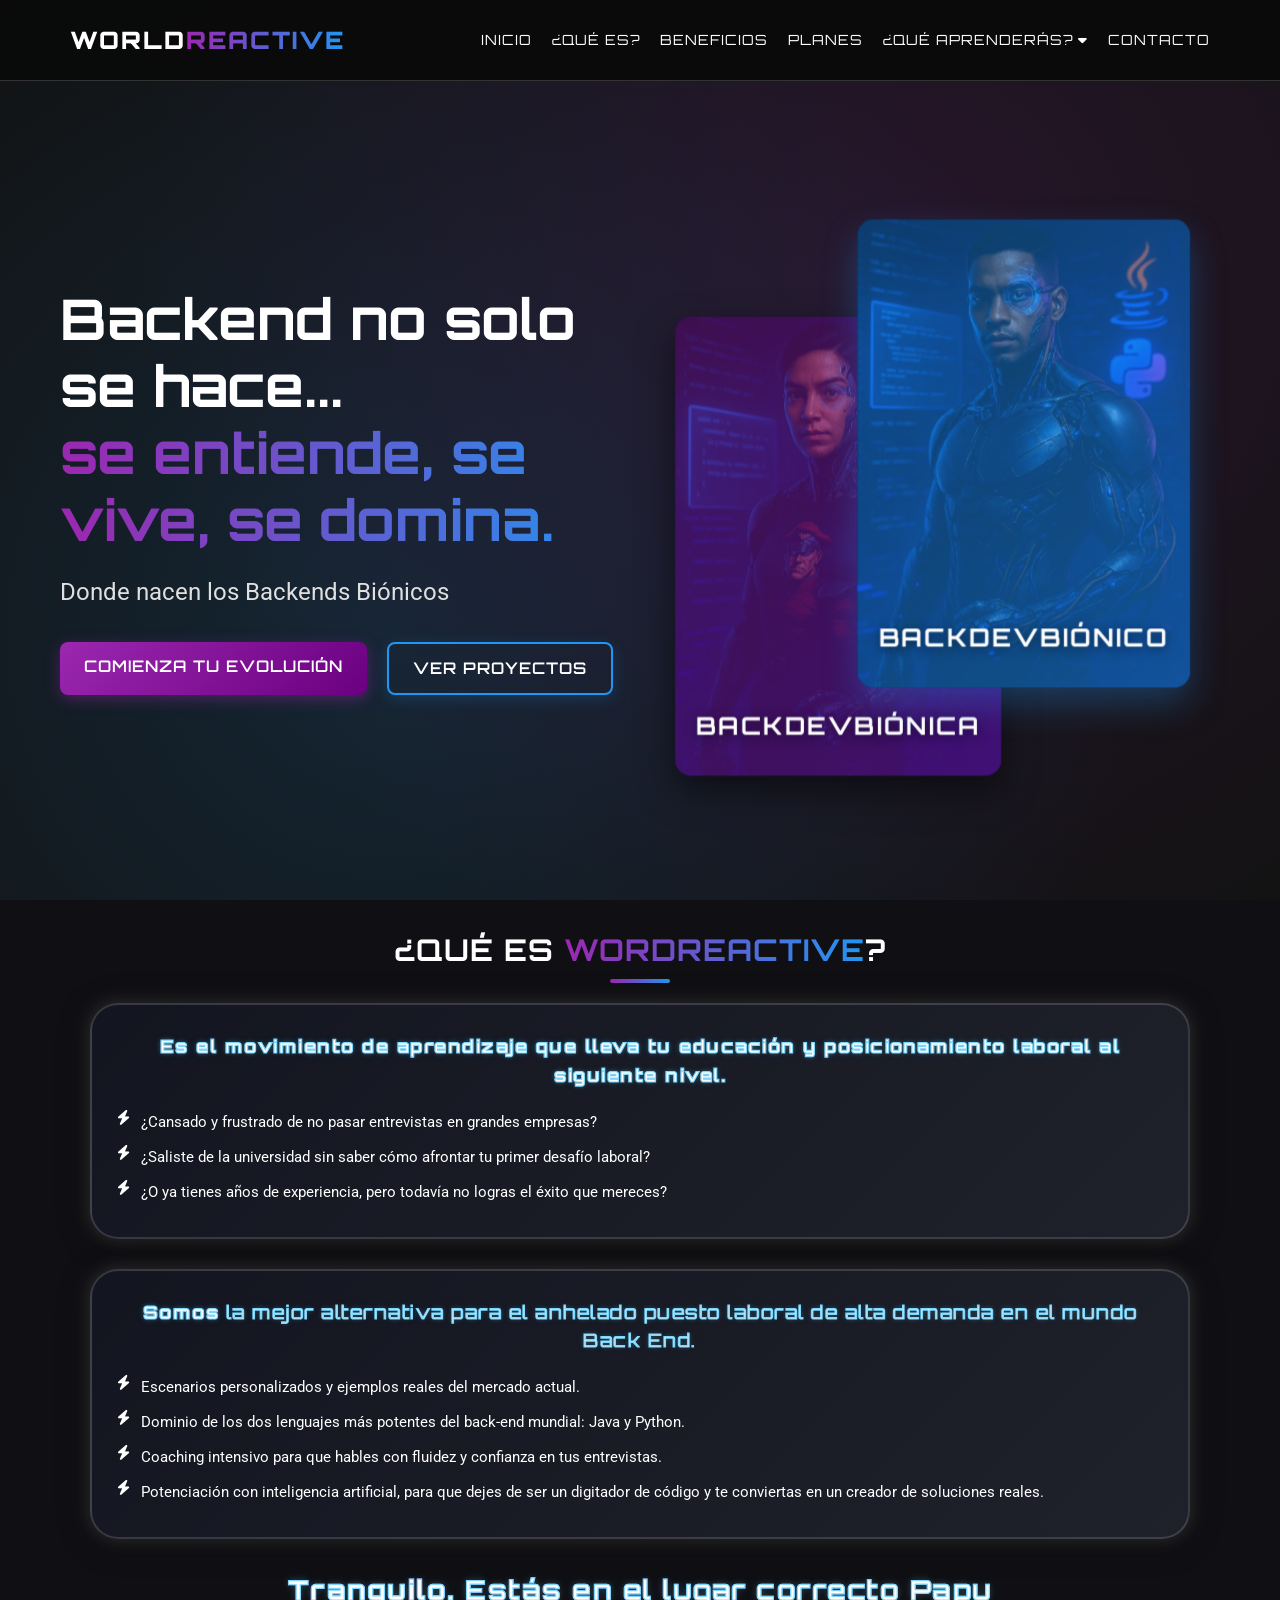
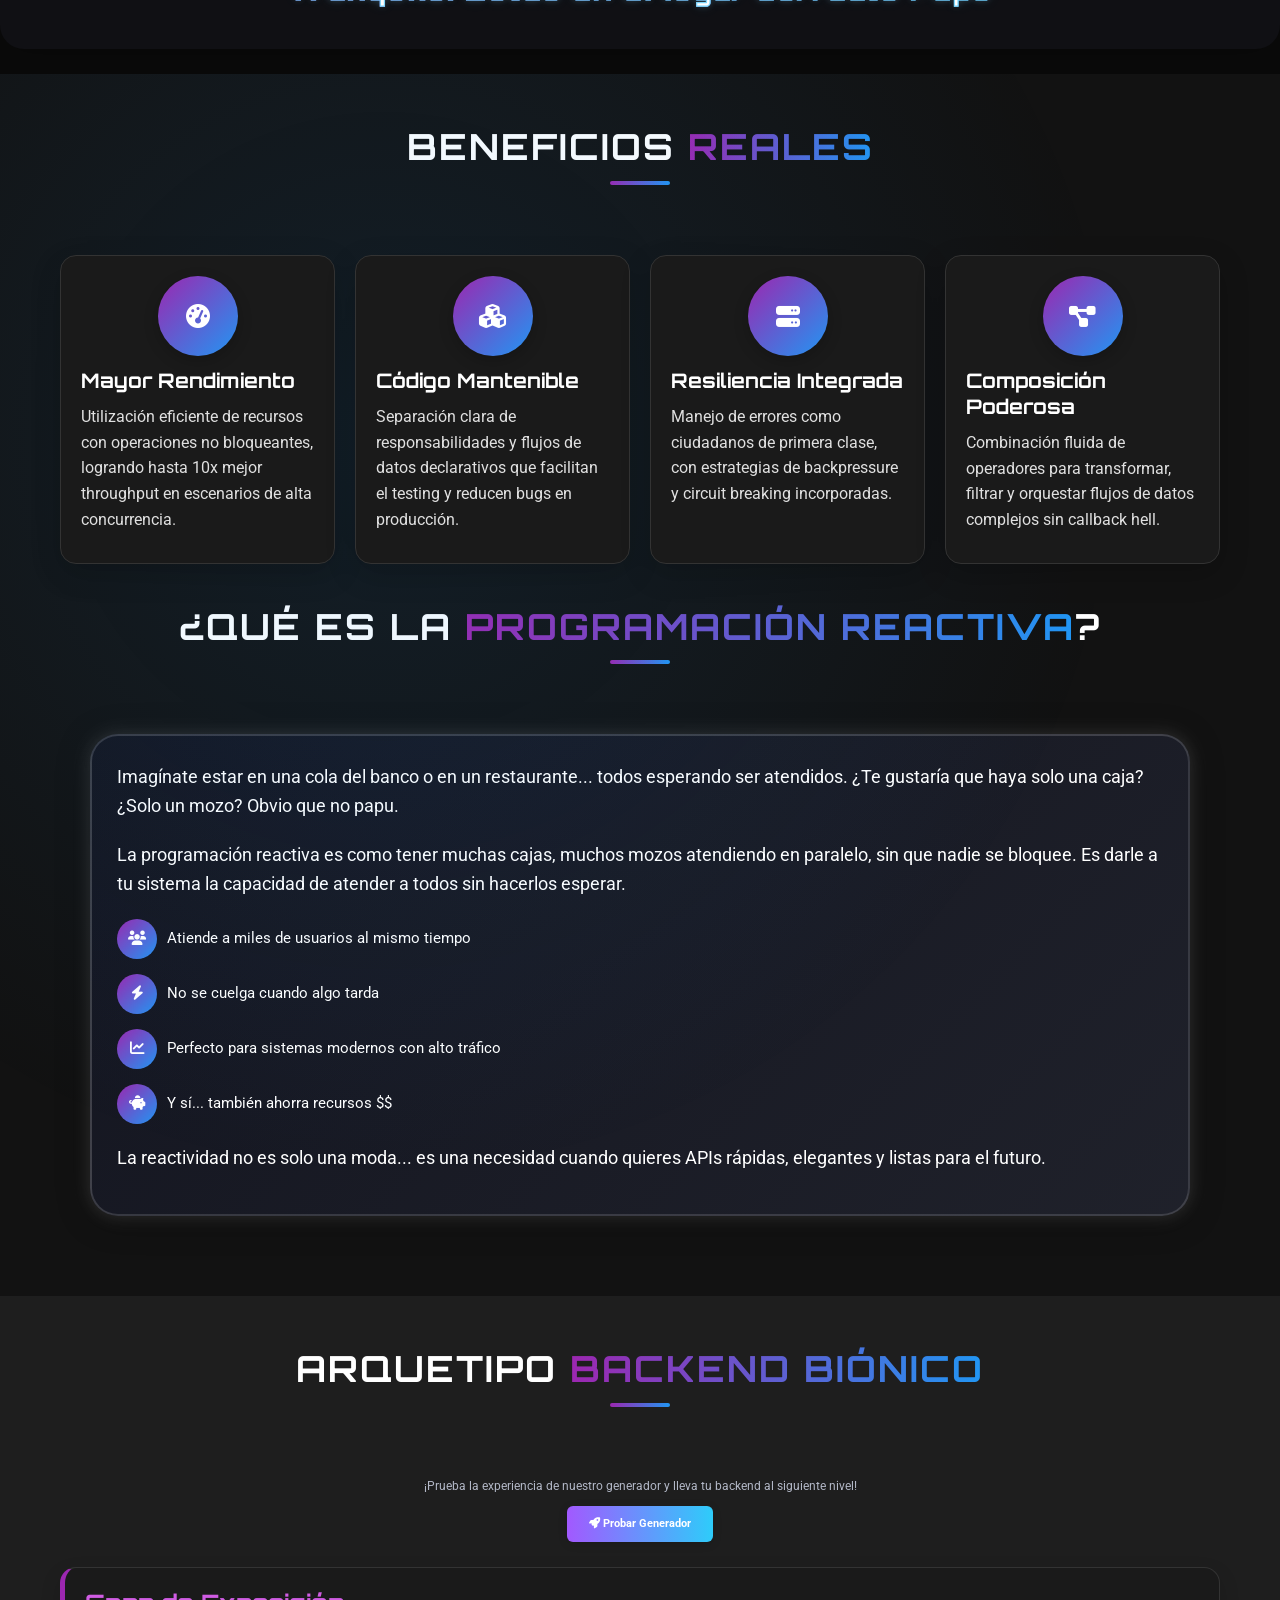
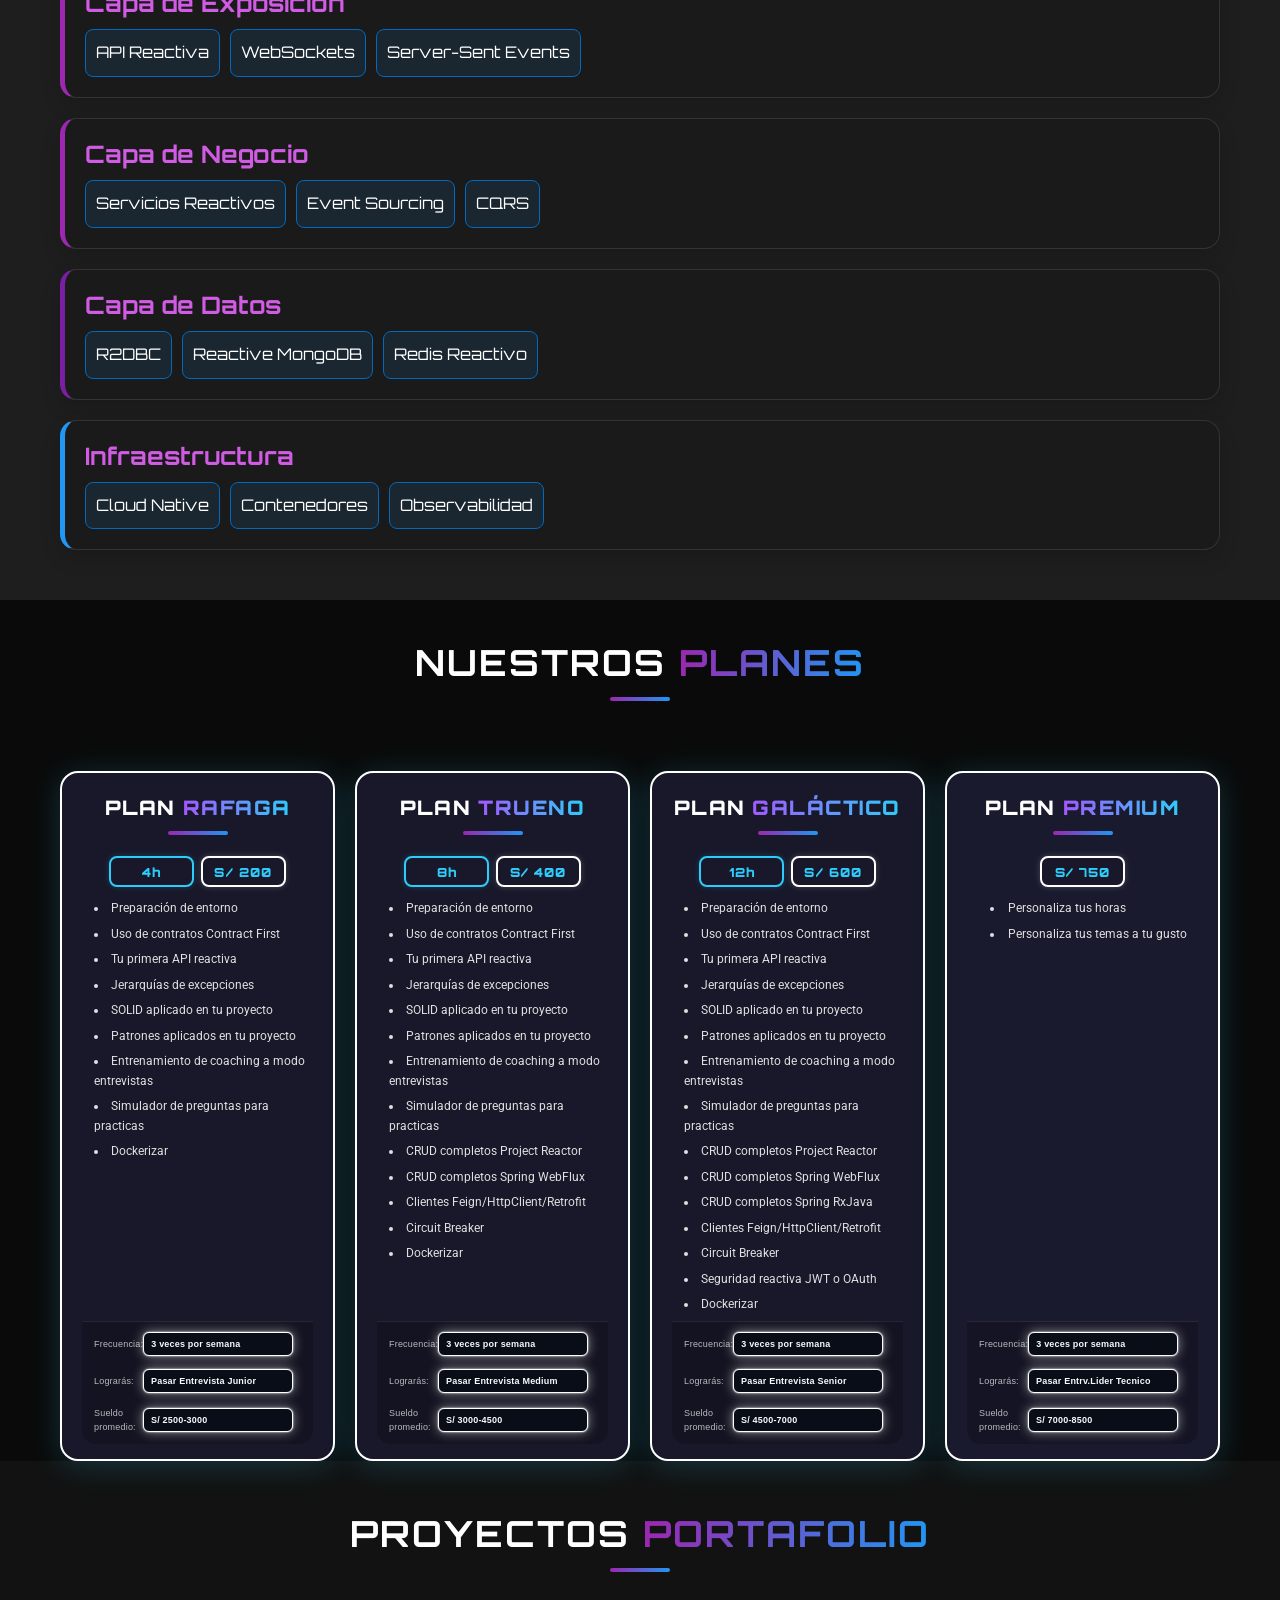
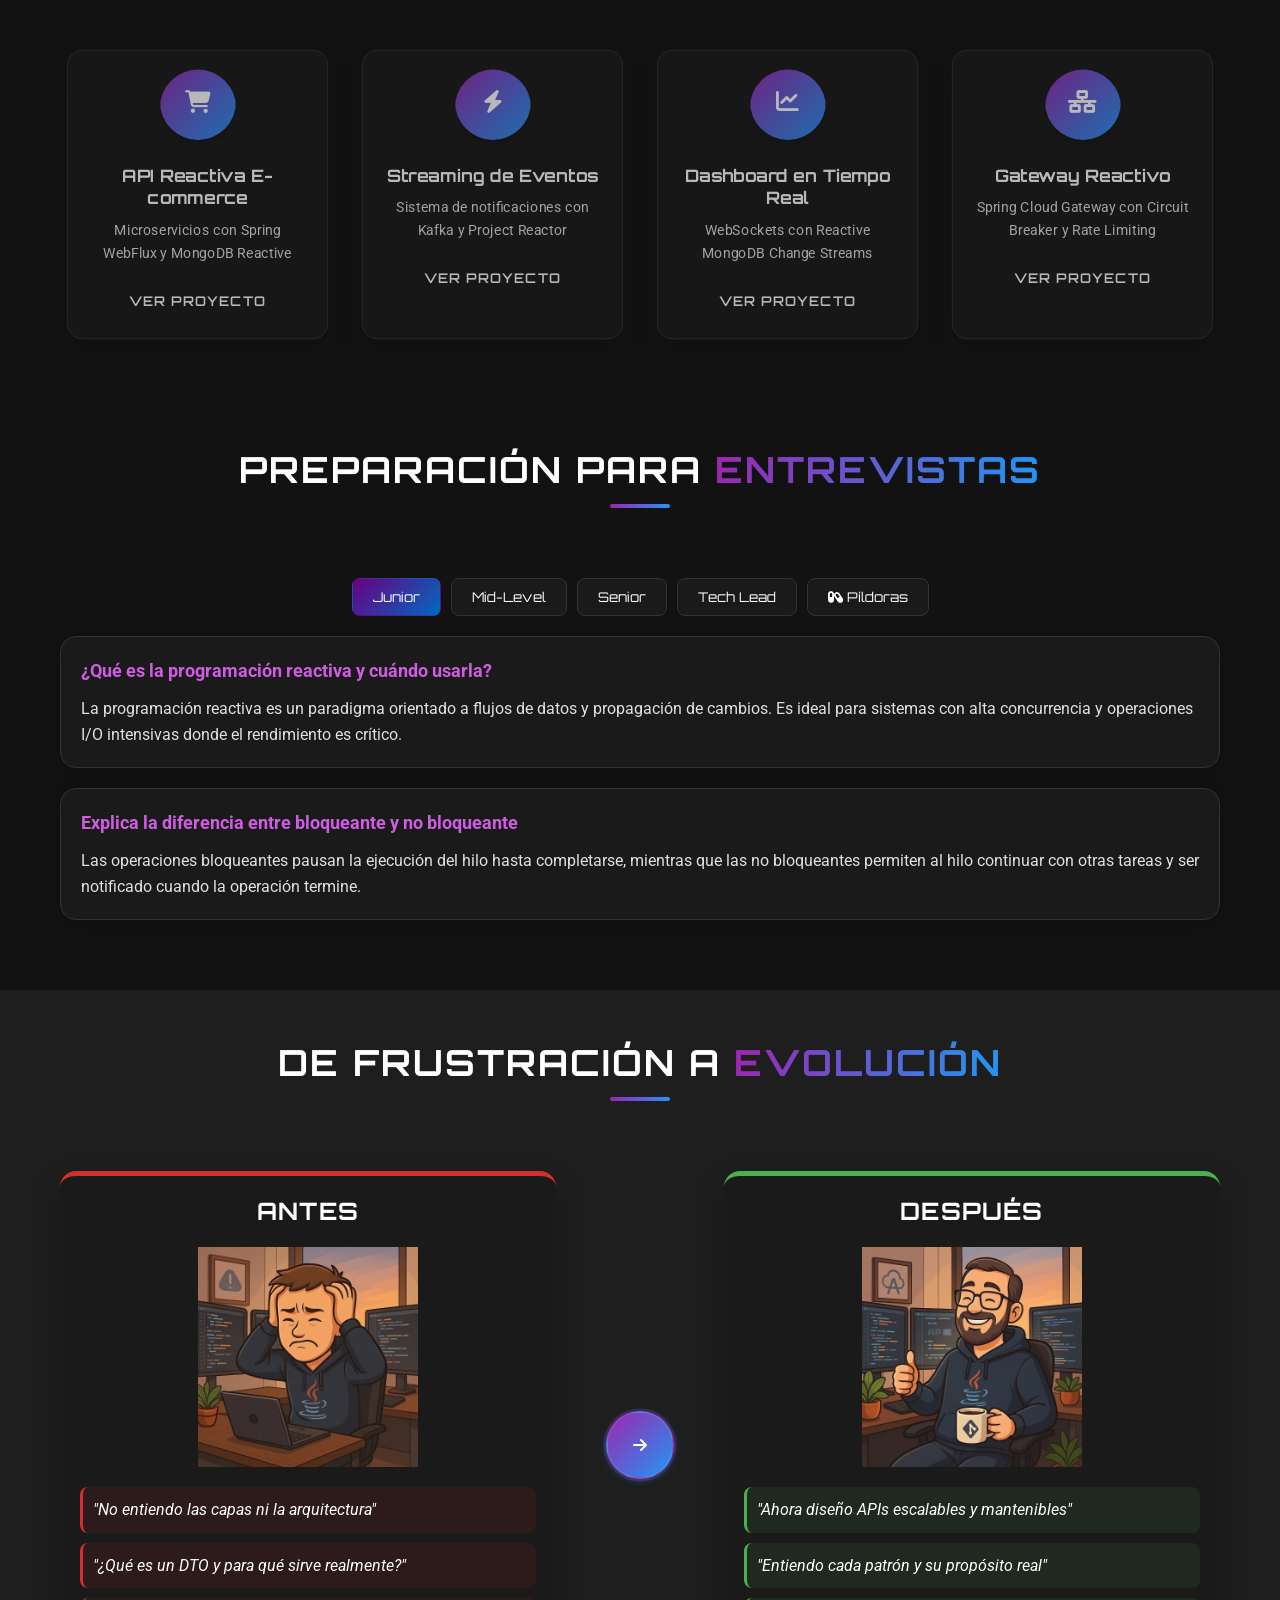
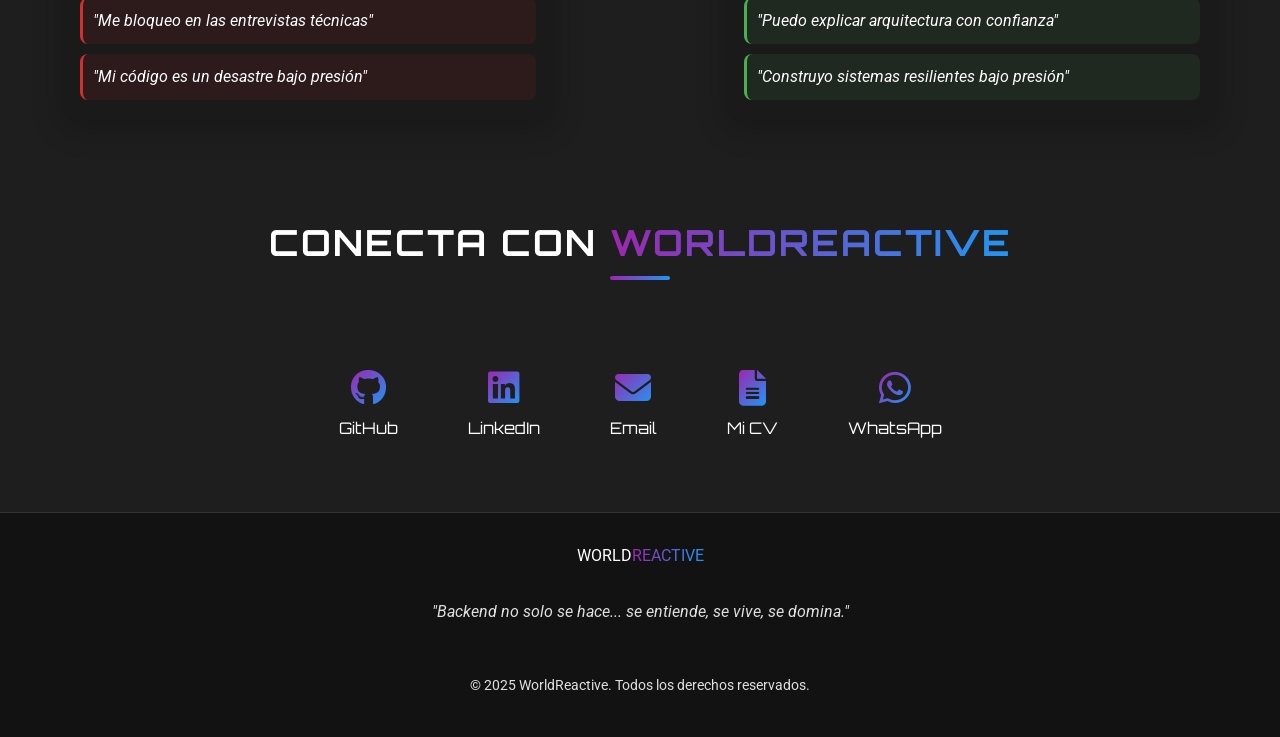
==== index.html @ dddfb993 "feat develop stilos colores" ====
<!DOCTYPE html>
<html lang="es">
<head>
    <meta charset="UTF-8">
    <meta name="viewport" content="width=device-width, initial-scale=1.0">
    <meta name="description" content="WorldReactive - Donde nacen los Backends Biónicos. Aprende programación reactiva y domina el desarrollo backend.">
    <title>WorldReactive - Backend Biónico Edition</title>
    <link rel="stylesheet" href="css/style.css">
<link rel="stylesheet" href="css/planes-achievement.css">
    <!-- Font Awesome para iconos -->
    <link rel="stylesheet" href="https://cdnjs.cloudflare.com/ajax/libs/font-awesome/6.4.0/css/all.min.css">
    <!-- Google Fonts -->
    <link href="https://fonts.googleapis.com/css2?family=Roboto:wght@300;400;700&family=Orbitron:wght@400;600;900&display=swap" rel="stylesheet">
</head>
<body>
    <header class="header">
        <div class="container">
            <nav class="nav">
                <!-- Mover el botón hamburguesa a la izquierda -->
                <button id="hamburger" class="hamburger" aria-label="Abrir menú móvil" aria-expanded="false">
                    <span></span>
                    <span></span>
                    <span></span>
                </button>
                <div class="logo">
                    <span class="logo-text">WORLD<span class="reactive">REACTIVE</span></span>
                </div>
                <ul class="nav-links">
                    <li><a href="#home" class="nav-link">Inicio</a></li>
                    <li><a href="#what-is-wordreactive" class="nav-link">¿Qué es?</a></li>
                    <li><a href="#benefits" class="nav-link">Beneficios</a></li>
                    <li><a href="#plans" class="nav-link">Planes</a></li>
                    <li class="nav-dropdown">
                        <a href="#" class="nav-link">¿Qué aprenderás? <i class="fas fa-caret-down"></i></a>
                        <ul class="dropdown-menu">
                            <li><a href="#architecture" class="nav-link">Arquitectura</a></li>
                            <li><a href="#portfolio" class="nav-link">Portafolio</a></li> 
                            <li><a href="#interview" class="nav-link">Entrevistas</a></li>
                            <li><a href="#transformation" class="nav-link">Transformación</a></li>
                        </ul>
                    </li>
                    <li><a href="#contact" class="nav-link">Contacto</a></li>
                </ul>
            </nav>
        </div>
    </header>
    
    <!-- Menú móvil estilo acordeón -->
    <ul class="menu" id="menu">
        <li><a href="#home"><i class="fas fa-home"></i> Inicio</a></li>
        <li><a href="#what-is-wordreactive"><i class="fas fa-question-circle"></i> ¿Qué es?</a></li>
        <li><a href="#benefits"><i class="fas fa-award"></i> Beneficios</a></li>
        <li><a href="#plans"><i class="fas fa-clipboard-list"></i> Planes</a></li>
        <li><a href="#architecture"><i class="fas fa-layer-group"></i> Arquitectura</a></li>
        <li><a href="#portfolio"><i class="fas fa-rocket"></i> Portafolio</a></li>
        <li><a href="#interview"><i class="fas fa-user-tie"></i> Entrevistas</a></li>
        <li><a href="#transformation"><i class="fas fa-sync-alt"></i> Transformación</a></li>
        <li><a href="#contact"><i class="fas fa-envelope"></i> Contacto</a></li>
    </ul>
    <!-- Fondo oscuro para cuando el menú está abierto -->
    <div id="mobile-menu-backdrop" class="mobile-menu-backdrop"></div>

    <!-- Home Hero Section -->
    <section id="home" class="hero">
        <div class="container">
            <div class="hero-content">
                <h1 class="hero-title">Backend no solo se hace...<br><span class="highlight">se entiende, se vive, se domina.</span></h1>
                <p class="hero-description">Donde nacen los Backends Biónicos</p>
                <div class="hero-cta">
                    <a href="#what-is-wordreactive" class="btn btn-primary">Comienza tu evolución</a>
                    <a href="#portfolio" class="btn btn-secondary">Ver proyectos</a>
                </div>
            </div>
            <div class="hero-image">
                <div class="bionic-container">
                    <div class="bionic-woman">
                        <div class="bionic-card mujer">
                            <div class="card-overlay"></div>
                            <img src="assets/woman.webp" alt="Mujer Biónica" class="bionic-background">
                            <span class="bionic-text">BackDevBiónica</span>
                            <div class="code-particles"></div>
                        </div>
                    </div>
                    <div class="bionic-man">
                        <div class="bionic-card hombre">
                            <div class="card-overlay"></div>
                            <img src="assets/varon.webp" alt="Hombre Biónico" class="bionic-background">
                            <span class="bionic-text">BackDevBiónico</span>
                            <div class="code-particles"></div>
                        </div>
                    </div>
                </div>
            </div>
        </div>
    </section>

    <!-- ¿Qué es WordReactive? Motiva y explica -->
    <section id="what-is-wordreactive" class="about-wordreactive">
        <div class="container">
                <h2 class="section-title">¿Qué es <span class="highlight">WordReactive</span>?</h2>
                    <div class="content-wrapper">
                        <div class="text-content">
    <div class="about-block">
        <p class="about-orbitron-lead-alt">Es el movimiento de aprendizaje que lleva tu educación y posicionamiento laboral al siguiente nivel.</p>
        <ul class="about-bullets">
            <li style="color:#fff;"><i class="fas fa-bolt"></i> <strong>¿Cansado y frustrado de no pasar entrevistas en grandes empresas?</strong></li>
            <li style="color:#fff;"><i class="fas fa-bolt"></i> <strong>¿Saliste de la universidad sin saber cómo afrontar tu primer desafío laboral?</strong></li>
            <li style="color:#fff;"><i class="fas fa-bolt"></i> <strong>¿O ya tienes años de experiencia, pero todavía no logras el éxito que mereces?</strong></li>
        </ul>
    </div>
    <div class="about-block">
        <p class="about-orbitron-lead-alt">Somos<strong> la mejor alternativa para el anhelado puesto laboral de alta demanda en el mundo Back End.</strong></p>
        <ul class="about-bullets">
            <li style="color:#fff;"><i class="fas fa-bolt"></i> <strong>Escenarios personalizados y ejemplos reales del mercado actual.</strong></li>
            <li style="color:#fff;"><i class="fas fa-bolt"></i> <strong>Dominio de los dos lenguajes más potentes del back-end mundial: <strong>Java y Python</strong>.</strong></li>
            <li style="color:#fff;"><i class="fas fa-bolt"></i> <strong>Coaching intensivo para que hables con fluidez y confianza en tus entrevistas.</strong></li>
            <li style="color:#fff;"><i class="fas fa-bolt"></i> <strong>Potenciación con inteligencia artificial, para que dejes de ser un digitador de código y te conviertas en un creador de soluciones reales.</strong></li>
        </ul>
    </div>
    <p class="about-orbitron-lead centered-silver-gold">Tranquilo. <strong>Estás en el lugar correcto Papu</strong></p>

                        </div>
                    </div>
            </div>
     
    </section>

    <!-- Real Benefits Section -->
    <section id="benefits" class="benefits">
        <div class="container">
            <h2 class="section-title">Beneficios <span class="highlight">Reales</span></h2>
            <div class="benefits-grid">
                <div class="benefit-card">
                    <div class="benefit-icon"><i class="fas fa-tachometer-alt"></i></div>
                    <h3>Mayor Rendimiento</h3>
                    <p>Utilización eficiente de recursos con operaciones no bloqueantes, logrando hasta 10x mejor throughput en escenarios de alta concurrencia.</p>
                </div>
                <div class="benefit-card">
                    <div class="benefit-icon"><i class="fas fa-cubes"></i></div>
                    <h3>Código Mantenible</h3>
                    <p>Separación clara de responsabilidades y flujos de datos declarativos que facilitan el testing y reducen bugs en producción.</p>
                </div>
                <div class="benefit-card">
                    <div class="benefit-icon"><i class="fas fa-server"></i></div>
                    <h3>Resiliencia Integrada</h3>
                    <p>Manejo de errores como ciudadanos de primera clase, con estrategias de backpressure y circuit breaking incorporadas.</p>
                </div>
                <div class="benefit-card">
                    <div class="benefit-icon"><i class="fas fa-project-diagram"></i></div>
                    <h3>Composición Poderosa</h3>
                    <p>Combinación fluida de operadores para transformar, filtrar y orquestar flujos de datos complejos sin callback hell.</p>
                </div>
            </div>
        </div>
        <div class="section-separator"></div>
        <!-- ¿Qué es la Programación Reactiva? (bloque visible, no sección anidada) -->
        <div id="what-is" class="what-is-block">
            <div class="container">
                <h2 class="section-title">¿Qué es la <span class="highlight">Programación Reactiva</span>?</h2>
                <div class="content-wrapper">
                    <div class="text-content">
    <div class="about-block">
        <p>Imagínate estar en una cola del banco o en un restaurante... todos esperando ser atendidos. ¿Te gustaría que haya solo una caja? ¿Solo un mozo? Obvio que no papu.</p>
        <p>La programación reactiva es como tener muchas cajas, muchos mozos atendiendo en paralelo, sin que nadie se bloquee. Es darle a tu sistema la capacidad de atender a todos sin hacerlos esperar.</p>
        <ul class="feature-list">
            <li><i class="fas fa-users circuit-icon"></i> Atiende a miles de usuarios al mismo tiempo</li>
            <li><i class="fas fa-bolt circuit-icon"></i> No se cuelga cuando algo tarda</li>
            <li><i class="fas fa-chart-line circuit-icon"></i> Perfecto para sistemas modernos con alto tráfico</li>
            <li><i class="fas fa-piggy-bank circuit-icon"></i> Y sí... también ahorra recursos $$</li>
        </ul>
        <p>La reactividad no es solo una moda... es una necesidad cuando quieres APIs rápidas, elegantes y listas para el futuro.</p>
    </div>
                    </div>
                </div>
            </div>
        </div>
    </section>

    <!-- Backend Architecture Section -->
    <section id="architecture" class="architecture">
        <div class="container">
            <h2 class="section-title">Arquetipo <span class="highlight">Backend Biónico</span></h2>
<div class="promo-section" style="text-align:center; margin: 2rem 0 2.5rem 0;">
    <p class="promo-description" style="font-size:1.2rem; color:#b3b8c7; margin-bottom:1rem;">¡Prueba la experiencia de nuestro generador y lleva tu backend al siguiente nivel!</p>
    <a href="pages/generador.html" class="promo-btn" style="display:inline-block; padding:0.9rem 2.2rem; background:linear-gradient(90deg,#a259ff 0%,#2eccfa 100%); color:#fff; font-weight:700; border-radius:6px; font-size:1.12rem; text-decoration:none; transition:background 0.2s; box-shadow:0 2px 10px #0002;">
        <i class="fas fa-rocket"></i> Probar Generador
    </a>
</div>
            <div class="architecture-diagram">
                <div class="layer layer-1">
                    <h3>Capa de Exposición</h3>
                    <div class="layer-content">
                        <div class="component">API Reactiva</div>
                        <div class="component">WebSockets</div>
                        <div class="component">Server-Sent Events</div>
                    </div>
                </div>
                <div class="layer layer-2">
                    <h3>Capa de Negocio</h3>
                    <div class="layer-content">
                        <div class="component">Servicios Reactivos</div>
                        <div class="component">Event Sourcing</div>
                        <div class="component">CQRS</div>
                    </div>
                </div>
                <div class="layer layer-3">
                    <h3>Capa de Datos</h3>
                    <div class="layer-content">
                        <div class="component">R2DBC</div>
                        <div class="component">Reactive MongoDB</div>
                        <div class="component">Redis Reactivo</div>
                    </div>
                </div>
                <div class="layer layer-4">
                    <h3>Infraestructura</h3>
                    <div class="layer-content">
                        <div class="component">Cloud Native</div>
                        <div class="component">Contenedores</div>
                        <div class="component">Observabilidad</div>
                    </div>
                </div>
            </div>
        </div>
    </section>

    <div class="section-separator"></div>
    <!-- Plans Section -->
    <section id="plans" class="plans">
        <div class="container">
            <h2 class="section-title">Nuestros <span class="highlight">Planes</span></h2>
            <div class="plans-cards">
                <!-- Plan Relámpago -->
                <div class="plan-card">
                    <h3 class="section-title">PLAN <span class="plan-title-gradient">RAFAGA</span></h3>
                    <div class="plan-price"><span class="plan-hour-box">4h</span> <span class="plan-cost-box">S/ 200</span></div>
                    <ul>
                        <li>Preparación de entorno</li>
                        <li>Uso de contratos Contract First</li>
                        <li>Tu primera API reactiva</li>
                        <li>Jerarquías de excepciones</li>
                        <li>SOLID aplicado en tu proyecto</li>
                        <li>Patrones aplicados en tu proyecto</li>
                        <li>Entrenamiento de coaching a modo entrevistas</li>
                        <li>Simulador de preguntas para practicas</li>
                        <li>Dockerizar</li>
                    </ul>
                    <div class="plan-achievement">
                        <div class="plan-achievement-row">
                            <span class="plan-achievement-label">Frecuencia:</span>
                            <span class="plan-achievement-value">3 veces por semana</span>
                        </div>
                        <div class="plan-achievement-row">
                            <span class="plan-achievement-label">Lograrás:</span>
                            <span class="plan-achievement-value">Pasar Entrevista Junior</span>
                        </div>
                        <div class="plan-achievement-row">
                            <span class="plan-achievement-label">Sueldo promedio:</span>
                            <span class="plan-achievement-salary">S/ 2500-3000</span>
                        </div>
                    </div>
                </div>
                <!-- Plan Trueno -->
                <div class="plan-card">
                    <h3 class="section-title">PLAN <span class="plan-title-gradient">TRUENO</span></h3>
                    <div class="plan-price"><span class="plan-hour-box">8h</span> <span class="plan-cost-box">S/ 400</span></div>
                    <ul>
                        <li>Preparación de entorno</li>
                        <li>Uso de contratos Contract First</li>
                        <li>Tu primera API reactiva</li>
                        <li>Jerarquías de excepciones</li>
                        <li>SOLID aplicado en tu proyecto</li>
                        <li>Patrones aplicados en tu proyecto</li>
                        <li>Entrenamiento de coaching a modo entrevistas</li>
                        <li>Simulador de preguntas para practicas</li>
                        <li>CRUD completos Project Reactor</li>
                        <li>CRUD completos Spring WebFlux</li>
                        <li>Clientes Feign/HttpClient/Retrofit</li>
                        <li>Circuit Breaker</li>
                        <li>Dockerizar</li>
                    </ul>
                    <div class="plan-achievement">
                        <div class="plan-achievement-row">
                            <span class="plan-achievement-label">Frecuencia:</span>
                            <span class="plan-achievement-value">3 veces por semana</span>
                        </div>
                        <div class="plan-achievement-row">
                            <span class="plan-achievement-label">Lograrás:</span>
                            <span class="plan-achievement-value">Pasar Entrevista Medium</span>
                        </div>
                        <div class="plan-achievement-row">
                            <span class="plan-achievement-label">Sueldo promedio:</span>
                            <span class="plan-achievement-salary">S/ 3000-4500</span>
                        </div>
                    </div>
                </div>
                <!-- Plan Galáctico -->
                <div class="plan-card">
                    <h3 class="section-title">PLAN <span class="plan-title-gradient">GALÁCTICO</span></h3>
                    <div class="plan-price"><span class="plan-hour-box">12h</span> <span class="plan-cost-box">S/ 600</span></div>
                    <ul>
                        <li>Preparación de entorno</li>
                        <li>Uso de contratos Contract First</li>
                        <li>Tu primera API reactiva</li>
                        <li>Jerarquías de excepciones</li>
                        <li>SOLID aplicado en tu proyecto</li>
                        <li>Patrones aplicados en tu proyecto</li>
                        <li>Entrenamiento de coaching a modo entrevistas</li>
                        <li>Simulador de preguntas para practicas</li>
                        <li>CRUD completos Project Reactor</li>
                        <li>CRUD completos Spring WebFlux</li>
                        <li>CRUD completos Spring RxJava</li>
                        <li>Clientes Feign/HttpClient/Retrofit</li>
                        <li>Circuit Breaker</li>
                        <li>Seguridad reactiva JWT o OAuth</li>
                        <li>Dockerizar</li>
                    </ul>
                    <div class="plan-achievement">
                        <div class="plan-achievement-row">
                            <span class="plan-achievement-label">Frecuencia:</span>
                            <span class="plan-achievement-value">3 veces por semana</span>
                        </div>
                        <div class="plan-achievement-row">
                            <span class="plan-achievement-label">Lograrás:</span>
                            <span class="plan-achievement-value">Pasar Entrevista Senior</span>
                        </div>
                        <div class="plan-achievement-row">
                            <span class="plan-achievement-label">Sueldo promedio:</span>
                            <span class="plan-achievement-salary">S/ 4500-7000 </span>
                        </div>
                    </div>
                </div>
                <!-- Plan Galáctico Premium -->
                <div class="plan-card premium">
                    <h3 class="section-title">PLAN <span class="plan-title-gradient">PREMIUM</span></h3>
                    <div class="plan-price"><span class="plan-cost-box">S/ 750</span></div>
                    <ul>
                        <li>Personaliza tus horas</li>
                        <li>Personaliza tus temas a tu gusto</li>
                    </ul>
                    <div class="plan-achievement">
                        <div class="plan-achievement-row">
                            <span class="plan-achievement-label">Frecuencia:</span>
                            <span class="plan-achievement-value">3 veces por semana</span>
                        </div>
                        <div class="plan-achievement-row">
                            <span class="plan-achievement-label">Lograrás:</span>
                            <span class="plan-achievement-value">Pasar Entrv.Lider Tecnico</span>
                        </div>
                        <div class="plan-achievement-row">
                            <span class="plan-achievement-label">Sueldo promedio:</span>
                            <span class="plan-achievement-salary">S/ 7000-8500</span>
                        </div>
                    </div>
                </div>
            </div>
        </div>
    </section>

    <!-- Portfolio Section -->
    <section id="portfolio" class="portfolio">
        <div class="container">
            <h2 class="section-title">Proyectos <span class="highlight">Portafolio</span></h2>
            <div class="portfolio-grid">
                <div class="portfolio-card">
                    <div class="portfolio-logo">
                        <div class="benefit-icon"><i class="fa-solid fa-cart-shopping"></i></div>
                    </div>
                    <h3>API Reactiva E-commerce</h3>
                    <p>Microservicios con Spring WebFlux y MongoDB Reactive</p>
                    <a href="#" class="btn btn-small">Ver Proyecto</a>
                </div>
                <div class="portfolio-card">
                    <div class="portfolio-logo">
                        <div class="benefit-icon"><i class="fa-solid fa-bolt"></i></div>
                    </div>
                    <h3>Streaming de Eventos</h3>
                    <p>Sistema de notificaciones con Kafka y Project Reactor</p>
                    <a href="#" class="btn btn-small">Ver Proyecto</a>
                </div>
                <div class="portfolio-card">
                    <div class="portfolio-logo">
                        <div class="benefit-icon"><i class="fa-solid fa-chart-line"></i></div>
                    </div>
                    <h3>Dashboard en Tiempo Real</h3>
                    <p>WebSockets con Reactive MongoDB Change Streams</p>
                    <a href="#" class="btn btn-small">Ver Proyecto</a>
                </div>
                <div class="portfolio-card">
                    <div class="portfolio-logo">
                        <div class="benefit-icon"><i class="fa-solid fa-network-wired"></i></div>
                    </div>
                    <h3>Gateway Reactivo</h3>
                    <p>Spring Cloud Gateway con Circuit Breaker y Rate Limiting</p>
                    <a href="#" class="btn btn-small">Ver Proyecto</a>
                </div>
</div>
        </div>
    </section>

    <!-- Interview Preparation Section -->
    <section id="interview" class="interview">
        <div class="container">
            <h2 class="section-title">Preparación para <span class="highlight">Entrevistas</span></h2>
            <div class="interview-levels">
                <div class="level-tabs">
                    <button class="level-tab active" data-level="junior" aria-label="Nivel Junior">Junior</button>
                    <button class="level-tab" data-level="mid" aria-label="Nivel Mid-Level">Mid-Level</button>
                    <button class="level-tab" data-level="senior" aria-label="Nivel Senior">Senior</button>
                    <button class="level-tab" data-level="lead" aria-label="Nivel Tech Lead">Tech Lead</button>
                    <button class="level-tab" data-level="pills" aria-label="Píldoras de Conocimiento">
                        <i class="fas fa-capsules"></i> Píldoras
                    </button>
                </div>
                <div class="level-content active" id="junior-content">
                    <div class="question-answer">
                        <div class="question">¿Qué es la programación reactiva y cuándo usarla?</div>
                        <div class="answer">La programación reactiva es un paradigma orientado a flujos de datos y propagación de cambios. Es ideal para sistemas con alta concurrencia y operaciones I/O intensivas donde el rendimiento es crítico.</div>
                    </div>
                    <div class="question-answer">
                        <div class="question">Explica la diferencia entre bloqueante y no bloqueante</div>
                        <div class="answer">Las operaciones bloqueantes pausan la ejecución del hilo hasta completarse, mientras que las no bloqueantes permiten al hilo continuar con otras tareas y ser notificado cuando la operación termine.</div>
                    </div>
                </div>
                <div class="level-content" id="mid-content">
                    <!-- Se carga vía JavaScript -->
                </div>
                <div class="level-content" id="senior-content">
                    <!-- Se carga vía JavaScript -->
                </div>
                <div class="level-content" id="lead-content">
                    <!-- Se carga vía JavaScript -->
                </div>
                <div class="level-content" id="pills-content">
                    <div class="pills-container">
                        <a href="pages/Pildora000.html" class="pill-card" aria-label="Píldora: Programación Funcional">
                            <div class="pill-icon"><i class="fas fa-code"></i></div>
                            <h3>Programación Funcional</h3>
                            <p>Domina las bases de la programación funcional</p>
                        </a>
                        <a href="pages/Pildora001.html" class="pill-card" aria-label="Píldora: Interfaces Funcionales">
                            <div class="pill-icon"><i class="fas fa-cogs"></i></div>
                            <h3>Interfaces Funcionales</h3>
                            <p>Domina las interfaces funcionales en Java</p>
                        </a>
                        <a href="pages/Pildora002.html" class="pill-card" aria-label="Píldora: Tipos de Patrones">
                            <div class="pill-icon"><i class="fas fa-layer-group"></i></div>
                            <h3>Tipos de Patrones</h3>
                            <p>Soluciones probadas para problemas comunes</p>
                        </a>
                        <a href="pages/Pildora003.html" class="pill-card" aria-label="Píldora: Principios SOLID">
                            <div class="pill-icon"><i class="fas fa-cubes"></i></div>
                            <h3>Principios SOLID</h3>
                            <p>Principios para un código robusto y mantenible</p>
                        </a>
                        <a href="pages/Pildora004.html" class="pill-card" aria-label="Pildora: Programacion Reactiva">
                            <div class="pill-icon"><i class="fas fa-stream"></i></div>
                            <h3>Programacion Reactiva</h3>
                            <p>Reaccion a eventos en tiempo real</p>
                        </a>
                        <a href="pages/Pildora005.html" class="pill-card" aria-label="Pildora: Tipos de Reactividad">
                            <div class="pill-icon"><i class="fas fa-tachometer-alt"></i></div>
                            <h3>Tipos de Reactividad</h3>
                            <p>Push vs Pull, frio y caliente</p>
                        </a>
                        <a href="pages/Pildora006.html" class="pill-card" aria-label="Pildora: R2DBC">
                            <div class="pill-icon"><i class="fas fa-database"></i></div>
                            <h3>R2DBC</h3>
                            <p>Acceso reactivo a BD relacionales</p>
                        </a>
                        <a href="pages/Pildora007.html" class="pill-card" aria-label="Pildora: Manejo de Errores">
                            <div class="pill-icon"><i class="fas fa-exclamation-triangle"></i></div>
                            <h3>Manejo de Errores</h3>
                            <p>Tolerancia y recuperacion de fallos</p>
                        </a>
                    </div>
                </div>
            </div>
        </div>
    </section>

     <!-- Transformation Section -->
     <section id="transformation" class="transformation">
        <div class="container">
            <h2 class="section-title">De Frustración a <span class="highlight">Evolución</span></h2>
            <div class="comparison">
                <div class="before">
                    <h3>Antes</h3>
                    <div class="frustrated-devs">
                        <img src="assets/dev01.webp" alt="Desarrolladores Frustrados" class="responsive-img">
                    </div>
                    <div class="pain-points">
                        <div class="pain-point">"No entiendo las capas ni la arquitectura"</div>
                        <div class="pain-point">"¿Qué es un DTO y para qué sirve realmente?"</div>
                        <div class="pain-point">"Me bloqueo en las entrevistas técnicas"</div>
                        <div class="pain-point">"Mi código es un desastre bajo presión"</div>
                    </div>
                </div>
                <div class="divider" aria-label="Transición: Antes y Después">
    <span class="arrow-circle">
        <i class="fas fa-arrow-right"></i>
    </span>
</div>
                <div class="after">
                    <h3>Después</h3>
                    <div class="bionic-devs">
                        <img src="assets/dev02.webp" alt="Desarrolladores Biónicos" class="responsive-img">
                    </div>
                    <div class="achievements">
                        <div class="achievement">"Ahora diseño APIs escalables y mantenibles"</div>
                        <div class="achievement">"Entiendo cada patrón y su propósito real"</div>
                        <div class="achievement">"Puedo explicar arquitectura con confianza"</div>
                        <div class="achievement">"Construyo sistemas resilientes bajo presión"</div>
                    </div>
                </div>
            </div>
        </div>
    </section>

    <!-- Contact Section -->
    <section id="contact" class="contact">
        <div class="container">
            <h2 class="section-title">Conecta con <span class="highlight">WorldReactive</span></h2>
            <div class="contact-links">
                <a href="https://github.com" target="_blank" rel="noopener" class="contact-link">
                    <i class="fab fa-github"></i>
                    <span>GitHub</span>
                </a>
                <a href="https://www.linkedin.com/in/alancairampomacarrillo/" target="_blank" rel="noopener" class="contact-link">
                    <i class="fab fa-linkedin"></i>
                    <span>LinkedIn</span>
                </a>
                <a href="mailto:alancairampoma@gmail.com" class="contact-link">
                    <i class="fas fa-envelope"></i>
                    <span>Email</span>
                </a>
                <a href="pages/cv.html" target="_blank" rel="noopener" class="contact-link">
                    <i class="fas fa-file-alt"></i>
                    <span>Mi CV</span>
                </a>
                <a href="https://wa.me/51932259291" target="_blank" rel="noopener" class="contact-link">
                    <i class="fab fa-whatsapp"></i>
                    <span>WhatsApp</span>
                </a>
            </div>
        </div>
    </section>

    <footer class="footer">
        <div class="container">
            <div class="footer-content">
                <div class="footer-logo">
                    <span class="logo-text">WORLD<span class="reactive">REACTIVE</span></span>
                </div>
                <div class="footer-tagline">
                    <p>"Backend no solo se hace... se entiende, se vive, se domina."</p>
                </div>
                <div class="footer-copyright">
                    <p>&copy; 2025 WorldReactive. Todos los derechos reservados.</p>
                </div>
            </div>
        </div>
    </footer>

    <script src="js/scripts.js"></script>
</body>
</html>
---- css/style.css ----
/* ================ BASE STYLES ================ */
:root {
    /* Color Palette */
    --color-primary: #9c27b0; /* Violeta/Fucsia - Energía Reactiva */
    --color-primary-light: #d05ce3;
    --color-primary-dark: #6a0080;
    --color-secondary: #2196f3; /* Azul Cyber - Tecnología */
    --color-secondary-light: #6ec6ff;
    --color-secondary-dark: #0069c0;
    --color-dark: #121212; /* Negro Elegante - Fondo */
    --color-dark-light: #1e1e1e;
    --color-success: #4caf50; /* Verde Luz - Confirmaciones */
    --color-text-secondary: #e0e0e0; /* Blanco Opaco - Textos secundarios */
    --color-text-primary: #ffffff;
    --color-background: #0a0a0a;
    --color-card-bg: #1a1a1a;
    --color-border: #333333;
    
    /* Typography */
    --font-primary: 'Roboto', sans-serif;
    --font-secondary: 'Orbitron', sans-serif;
    
    /* Spacing */
    --spacing-xs: 0.5rem;
    --spacing-sm: 1rem;
    --spacing-md: 2rem;
    --spacing-lg: 3rem;
    --spacing-xl: 5rem;
    
    /* Border Radius */
    --border-radius-sm: 4px;
    --border-radius-md: 8px;
    --border-radius-lg: 16px;
    
    /* Animation */
    --transition-speed: 0.3s;
}

* {
    margin: 0;
    padding: 0;
    box-sizing: border-box;
}

html {
    font-size: 62.5%; /* 10px = 1rem base */
    scroll-behavior: smooth;
}

body {
    font-family: var(--font-primary);
    font-size: 1.6rem;
    line-height: 1.6;
    color: var(--color-text-primary);
    background-color: var(--color-background);
    overflow-x: hidden;
}

a {
    text-decoration: none;
    color: inherit;
    transition: color var(--transition-speed) ease;
}

ul {
    list-style: none;
}

img.responsive-img {
    max-width: 100%;
    height: auto;
    display: block;
}

/* Container */
.container {
    width: 100%;
    max-width: 1200px;
    margin: 0 auto;
    padding: 0 var(--spacing-md);
}

/* ================ TYPOGRAPHY ================ */
h1, h2, h3, h4, h5, h6 {
    font-family: var(--font-secondary);
    margin-bottom: var(--spacing-sm);
    line-height: 1.3;
    font-weight: 700;
}

h1 {
    font-size: 4.8rem;
}

h2 {
    font-size: 3.6rem;
}

h3 {
    font-size: 2.4rem;
}

p {
    margin-bottom: var(--spacing-sm);
}

.section-title {
    text-align: center;
    margin-bottom: 7rem;
    position: relative;
    text-transform: uppercase;
    letter-spacing: 2px;
}

/* LIMPIEZA Y AJUSTE DE PORTAFOLIO */
.portfolio {
    padding-top: 0;
}


.portfolio-card {
    background-color: var(--color-card-bg);
    border-radius: var(--border-radius-lg);
    padding: var(--spacing-md);
    text-align: center;
    box-sizing: border-box;
    flex: 0 0 300px;
    opacity: 0.7;
    transform: scale(0.95);
    transition: opacity 0.3s ease, transform 0.3s ease;
    margin-top: 0;
}

/* Regla eliminada para permitir separación real entre título y tarjetas de portafolio */

.portfolio .section-title {
    margin-bottom: 7rem !important;
}



.section-title::after {
    content: '';
    display: block;
    width: 60px;
    height: 4px;
    background: linear-gradient(to right, var(--color-primary), var(--color-secondary));
    margin: var(--spacing-sm) auto;
    border-radius: var(--border-radius-sm);
}

.highlight {
    background: linear-gradient(to right, var(--color-primary), var(--color-secondary));
    -webkit-background-clip: text;
    background-clip: text;
    color: transparent;
    position: relative;
    display: inline-block;
}

/* ================ BUTTONS ================ */
.btn {
    display: inline-block;
    padding: 1.2rem 2.4rem;
    border-radius: var(--border-radius-md);
    font-family: var(--font-secondary);
    font-weight: 600;
    text-transform: uppercase;
    letter-spacing: 1px;
    cursor: pointer;
    transition: all var(--transition-speed) ease;
    border: none;
    outline: none;
    text-align: center;
}

.btn-primary {
    background: linear-gradient(135deg, var(--color-primary), var(--color-primary-dark));
    color: var(--color-text-primary);
    box-shadow: 0 4px 15px rgba(156, 39, 176, 0.4);
}

.btn-primary:hover {
    transform: translateY(-3px);
    box-shadow: 0 6px 20px rgba(156, 39, 176, 0.6);
}

.btn-secondary {
    background: transparent;
    color: var(--color-text-primary);
    border: 2px solid var(--color-secondary);
    box-shadow: 0 4px 15px rgba(33, 150, 243, 0.2);
}

.btn-secondary:hover {
    background-color: var(--color-secondary);
    transform: translateY(-3px);
    box-shadow: 0 6px 20px rgba(33, 150, 243, 0.4);
}

.btn-small {
    padding: 0.8rem 1.6rem;
    font-size: 1.4rem;
}

/* ================ HEADER & NAVIGATION ================ */

/* ========== ABOUT WORDREACTIVE SECTION ========== */
.about-benefit-check {
    list-style: none;
    padding-left: 0;
    margin: 1.2rem 0 1.2rem 0;
}
.about-benefit-check li {
    font-family: 'Orbitron', 'Roboto', Arial, sans-serif;
    color: #fff;
    font-size: 1.18rem;
    margin-bottom: 0.7rem;
    display: flex;
    align-items: center;
    font-weight: 500;
    letter-spacing: 0.5px;
}
.about-benefit-check li i {
    color: #1de982;
    margin-right: 0.7em;
    font-size: 1.25em;
    min-width: 1.5em;
    text-shadow: 0 0 6px #0f0, 0 0 2px #fff;
}

.about-wordreactive {
    background: #101014;
    color: #fff;
    padding: 3rem 0 2rem 0;
    border-radius: 0 0 24px 24px;
    box-shadow: 0 6px 32px #0003;
    margin-bottom: 2.5rem;
    font-family: 'Roboto', Arial, sans-serif;
}
.about-wordreactive .section-title {
    font-family: 'Orbitron', 'Roboto', Arial, sans-serif;
    font-size: 3rem;
    text-align: center;
    margin-bottom: 2rem;
    letter-spacing: 1px;
}
.about-content {
    max-width: 1020px;
    margin: 0 auto;
    font-size: 1.35rem;
    line-height: 1.7;
    padding-left: 0.5rem;
    padding-right: 1rem;
}

.about-flex {
    display: flex;
    gap: 2.5rem;
    align-items: center;
    justify-content: space-between;
}
.about-left {
    flex: 1 1 55%;
    min-width: 300px;
}
.about-right {
    flex: 1 1 40%;
    display: flex;
    align-items: center;
    justify-content: center;
}
.about-img-box {
    background: #18182a;
    padding: 1.2rem;
    border-radius: 18px;
    box-shadow: 0 4px 20px #0003;
    display: flex;
    align-items: center;
    justify-content: center;
    max-width: 330px;
}
.about-img {
    max-width: 260px;
    width: 100%;
    border-radius: 14px;
    box-shadow: 0 4px 16px #0004;
    display: block;
}
.about-block {
    background: linear-gradient(135deg, rgba(20,22,34,0.90) 0%, rgba(32,34,44,0.94) 100%);
    border: 2.5px solid rgba(255,255,255,0.15);
    border-radius: 28px;
    padding: 2.7rem 2.5rem 2.2rem 2.5rem;
    margin-bottom: 3rem;
    box-shadow: 0 0 16px 2px rgba(255,255,255,0.12), 0 4px 32px #0006;
    max-width: 1100px;
    margin-left: auto;
    margin-right: auto;
    backdrop-filter: blur(2.5px);
    -webkit-backdrop-filter: blur(2.5px);
    transition: box-shadow 0.3s, border-color 0.3s;
    /* Homogeneizar tipografía y color para ambos bloques */
    font-family: var(--font-primary), 'Roboto', Arial, sans-serif;
    font-size: 1.7rem;
    color: var(--color-text-primary);
    line-height: 1.6;
}

.about-block p, .about-block ul, .about-block li {
    font-family: inherit;
    font-size: inherit;
    color: inherit;
    line-height: inherit;
}

.about-orbitron-lead.centered-silver-gold {
    text-align: center;
    font-size: 2.7rem;
    color: #fff;
    -webkit-text-stroke: 1.2px #7ed6fa;
    text-shadow: 0 0 6px #7ed6fa44, 0 0 14px #7ed6fa22;
    font-weight: 900;
    letter-spacing: 1.5px;
    margin-bottom: 1.7rem;
    margin-top: 1.7rem;
    margin-left: auto;
    margin-right: auto;
    width: auto;
    display: block;
}

/* Nuevo estilo alternativo */
.about-orbitron-lead-alt {
    font-family: 'Orbitron', 'Roboto', Arial, sans-serif;
    font-size: 5rem;
    color: #fff; /* Letra blanca */
    font-weight: 900;
    letter-spacing: 1.5px;
    margin-bottom: 1.7rem;
    -webkit-text-stroke: 1.2px #7ed6fa; /* Borde azul más claro y fino */
    text-shadow:
        0 0 4px #7ed6fa55,   /* Glow azul muy suave */
        0 0 8px #23d1ff33;   /* Glow azul aún más sutil */
    background: none;
    -webkit-background-clip: text;
    background-clip: text;
    -webkit-text-fill-color: #fff; /* Blanco sólido */
    text-align: center;
    text-transform: none;
}

.about-block .about-orbitron-lead-alt {
    font-family: 'Orbitron', 'Roboto', Arial, sans-serif !important;
}


.feature-list li {
    font-size: 1.25rem;
    color: #fff;
    margin-bottom: 0.9rem;
    display: flex;
    align-items: flex-start;
}

.about-block:hover {
    box-shadow: 0 0 32px 6px rgba(255,255,255,0.18), 0 8px 48px #0008;
    border-color: rgba(255,255,255,0.24);
}

/* Sugerencia visual: usa solo iconos o solo bullets, nunca ambos en .about-bullets */
.about-bullets {
    list-style: none;
    padding-left: 0;
}
.about-bullets li {
    margin-bottom: 1.1rem;
    font-size: 1.3em;
    display: flex;
    align-items: flex-start;
}

/* Forzar tamaño de fuente en bullets dentro de .about-block */
.about-block .about-bullets li {
    font-size: 1.5rem !important;
}
.about-bullets li i {
    margin-right: 0.7em;
    color: #fff;
    font-size: 1em;
    flex-shrink: 0;
}

.about-orbitron-lead {
    font-family: 'Orbitron', 'Roboto', Arial, sans-serif;
    font-size: 2.5rem;
    color: #b8eaff;
    font-weight: 900;
    letter-spacing: 1.5px;
    margin-bottom: 1.5rem;
    -webkit-text-stroke: 1px #23d1ff;
    text-shadow:
      0 0 4px #23d1ff,
      0 0 8px #a259ff;
    background: linear-gradient(90deg,#a259ff 0%,#2eccfa 100%);
    -webkit-background-clip: text;
    background-clip: text;
    -webkit-text-fill-color: #fff;
    box-decoration-break: clone;
}


.section-title {
    text-align: center;
    margin-bottom: 7rem;
    position: relative;
    text-transform: uppercase;
    letter-spacing: 2px;
}


.about-block {
    font-weight: 400;
}

.about-block strong {
    font-weight: 400;
}

/* --- UNIFICACIÓN DE TÍTULOS PRINCIPALES --- */
.about-orbitron-lead {
    font-family: 'Orbitron', 'Roboto', Arial, sans-serif;
    font-size: 2.5rem;
    color: #b8eaff;
    font-weight: 900;
    letter-spacing: 1.5px;
    margin-bottom: 1.5rem;
    -webkit-text-stroke: 1px #23d1ff;
    text-shadow: 0 0 4px #23d1ff, 0 0 8px #a259ff;
    background: linear-gradient(90deg,#a259ff 0%,#2eccfa 100%);
    -webkit-background-clip: text;
    background-clip: text;
    -webkit-text-fill-color: #fff;
    box-decoration-break: clone;
    text-align: center;
}

/* --- LISTA DE BENEFICIOS REACTIVOS --- */
.feature-list li {
    font-size: 1.45rem;
    color: #fff;
    margin-bottom: 0.9rem;
    display: flex;
    align-items: flex-start;
}




.about-highlight {
    background: linear-gradient(90deg, #23234a 0%, #1c1c2b 100%);
    border-radius: 10px;
    padding: 1.2rem 2rem;
    margin: 1.2rem 0 1.2rem 0;
    color: #e0e0e0;
    font-size: 1.15em;
    box-shadow: 0 2px 10px #0002;
    font-family: 'Roboto', Arial, sans-serif;
}
.about-orbitron-highlight {
    font-family: 'Orbitron', 'Roboto', Arial, sans-serif;
    color: #fff;
    font-size: 1.25rem;
    -webkit-text-stroke: 1px #2eccfa;
    text-shadow:
      0 0 2px #2eccfa,
      0 0 6px #a259ff;
    background: linear-gradient(90deg,#a259ff 0%,#2eccfa 100%);
    -webkit-background-clip: text;
    background-clip: text;
    -webkit-text-fill-color: #fff;
    box-decoration-break: clone;
}

.about-benefits {
    margin: 1.3rem 0 1.3rem 0;
    padding-left: 1.7rem;
}
.about-benefits li {
    margin-bottom: 0.5rem;
    list-style: square inside;
    color: #fff;
    font-weight: 400;
    font-family: 'Roboto', Arial, sans-serif;
}
.about-cta {
    font-size: 1.3rem;
    text-align: left;
    margin-top: 2.2rem;
    color: #fff;
    letter-spacing: 1px;
    font-family: 'Roboto', Arial, sans-serif;
}
@media (max-width: 950px) {
    .about-content {
        padding: 0 1rem;
    }
    .about-flex {
        flex-direction: column;
        gap: 1.5rem;
    }
    .about-left, .about-right {
        width: 100%;
        min-width: unset;
    }
    .about-img-box {
        max-width: 95vw;
    }
    .about-img {
        max-width: 320px;
    }
}

/* ========== PLANES CARDS ========== */
.plans-cards {
    display: flex;
    flex-wrap: wrap;
    gap: 2rem;
    justify-content: center;
    margin-top: 2.5rem;
}
.plan-card {
    background: #18182a;
    color: #fff;
    border-radius: 18px;
    box-shadow: 0 4px 24px #0002;
    padding: 2.2rem 2rem 1.5rem 2rem;
    max-width: 330px;
    flex: 1 1 270px;
    min-width: 260px;
    display: flex;
    flex-direction: column;
    align-items: center;
    border: 2.5px solid #fff !important;
    box-shadow: 0 4px 32px #2eccfa33;
    transition: transform 0.15s, box-shadow 0.15s, border-color 0.3s;
}
.plan-card.premium {
    border: 2.5px solid #fff !important;
}
.plan-card:hover, .plan-card.premium:hover {
    border-color: #2eccfa !important;
    box-shadow: 0 8px 40px #2eccfa66;
}

.plan-card:hover {
    transform: translateY(-8px) scale(1.025);
    box-shadow: 0 8px 32px #0004;
    border-color: var(--color-primary);
}
.plan-card h3, .plan-card .plan-hours, .plan-card .plan-list, .plan-card li {
    font-family: 'Orbitron', 'Roboto', Arial, sans-serif;
}
.plan-card h3.section-title {
    font-size: 2rem;
    margin-bottom: 0.8rem;
    color: #fff;
    -webkit-text-stroke: 0px;
    text-shadow: none;
    font-weight: 900;
    letter-spacing: 1.2px;
}
.plan-title-gradient {
    background: linear-gradient(90deg, #a259ff 0%, #2eccfa 100%);
    -webkit-background-clip: text;
    background-clip: text;
    color: transparent;
    font-weight: 900;
    letter-spacing: 1.5px;
    text-transform: uppercase;
    font-family: 'Orbitron', 'Roboto', Arial, sans-serif;
}
.plan-card h3.section-title .highlight {
    color: #2eccfa;
    -webkit-text-stroke: 0px;
    text-shadow: none;
}
.plan-card .plan-hours {
    font-size: 1.35rem;
    color: #2eccfa;
    font-weight: 700;
    margin-bottom: 0.6rem;
    display: flex;
    align-items: center;
    gap: 0.5rem;
    -webkit-text-stroke: 1px #2eccfa;
    text-shadow: 0 0 6px #2eccfa33;
}
.plan-card .plan-hours i.fas.fa-bolt {
    font-size: 1.5em;
    margin-right: 0.4em;
    color: #2eccfa;
    filter: drop-shadow(0 0 7px #2eccfa66);
}
.plan-card .plan-list {
    padding-left: 0;
    margin-left: 0;
    list-style: none;
}
.plan-card .plan-list li {
    font-size: 1.12rem;
    color: #e0e0e0;
    margin-bottom: 0.6rem;
    position: relative;
    padding-left: 0;
    -webkit-text-stroke: 0.7px #2eccfa;
    text-shadow: 0 0 4px #2eccfa22;
}

  
.plan-price {
    font-size: 1.25rem;
    background: linear-gradient(90deg, var(--color-primary), var(--color-secondary));
    color: #fff;
    border-radius: 8px;
    padding: 0.5rem 1.2rem;
    font-weight: 700;
    margin-bottom: 1.2rem;
    box-shadow: 0 2px 8px #0002;
    display: inline-block;
}
.plan-card ul {
    margin-left: 1.2rem;
    margin-bottom: 0;
    padding-left: 0;
}
.plan-card li {
    margin-bottom: 0.6rem;
    list-style: disc inside;
    font-size: 1.22rem;
    color: #e0e0e0;
    font-family: 'Roboto', Arial, sans-serif !important;
}
.plan-card.premium {
    border: 2.5px solid var(--color-secondary);
    background: #1a1a2e;
}
@media (max-width: 900px) {
    .plans-cards {
        flex-direction: column;
        align-items: center;
    }
    .plan-card {
        max-width: 95%;
        width: 100%;
    }
}

.plan-hour-box {
    display: inline-block !important;
    font-family: 'Orbitron', 'Roboto', Arial, sans-serif !important;
    font-size: 1.25rem !important;
    font-weight: 900 !important;
    color: #2eccfa !important;
    background: #18182a !important;
    border: 2px solid #2eccfa !important;
    border-radius: 8px !important;
    padding: 0.35rem 1.1rem !important;
    margin: 0 0.15rem !important;
    box-shadow: 0 0 6px #2eccfa33 !important;
    letter-spacing: 1.1px !important;
    text-align: center !important;
    -webkit-text-stroke: 0px !important;
    text-shadow: none !important;
    vertical-align: middle !important;
    transition: box-shadow 0.2s, border-color 0.2s;
}
.plan-cost-box {
    display: inline-block !important;
    font-family: 'Orbitron', 'Roboto', Arial, sans-serif !important;
    font-size: 1.25rem !important;
    font-weight: 900 !important;
    color: #2eccfa !important;
    background: #18182a !important;
    border: 2px solid #fff !important;
    border-radius: 8px !important;
    padding: 0.35rem 1.1rem !important;
    margin: 0 0.15rem !important;
    box-shadow: 0 0 6px #fff3 !important;
    letter-spacing: 1.1px !important;
    text-align: center !important;
    -webkit-text-stroke: 0px !important;
    text-shadow: none !important;
    vertical-align: middle !important;
    transition: box-shadow 0.2s, border-color 0.2s;
}
/* --- PLAN PRICE FLEX ALIGNMENT --- */
/* --- SOLO UNA REGLA LIMPIA PARA .plan-price --- */
.plan-card .plan-price {
    margin-bottom: 1.2rem !important;
    margin-top: 0.3rem !important;
    width: 100%;
    display: flex !important;
    justify-content: center !important;
    align-items: center !important;
    gap: 0.35rem !important;
    background: none !important;
    border: none !important;
    border-radius: 0 !important;
    box-shadow: none !important;
    padding: 0 !important;
}

.plan-card .plan-price > span {
    min-width: 68px !important;
}
/* --- PLAN PRICE FLEX ALIGNMENT --- */
/* --- SOLO UNA REGLA LIMPIA PARA .plan-price --- */
.plan-card .plan-price {
    margin-bottom: 1.2rem !important;
    margin-top: 0.3rem !important;
    width: 100%;
    display: flex !important;
    justify-content: center !important;
    align-items: center !important;
    gap: 0.35rem !important;
    background: none !important;
    border: none !important;
    border-radius: 0 !important;
    box-shadow: none !important;
    padding: 0 !important;
}


.plan-card .plan-price > span {
    min-width: 85px !important;
}
@media (max-width: 600px) {
    .plan-card .plan-price {
        margin-bottom: 1.2rem !important;
        margin-top: 0.3rem !important;
        width: 100%;
        display: flex !important;
        flex-direction: column !important;
        justify-content: center !important;
        align-items: center !important;
        gap: 0.5rem !important;
        background: none !important;
        border: none !important;
        border-radius: 0 !important;
        box-shadow: none !important;
        padding: 0 !important;
    }
    .plan-hour-box, .plan-cost-box {
        width: 100% !important;
        margin-bottom: 0.4rem !important;
    }
}


.section-separator {
    height: 4rem;
    width: 100%;
    display: block;
}

/* Dropdown para el menú principal */
.nav-dropdown {
    position: relative;
}

.nav-dropdown .dropdown-menu {
    display: none;
    position: absolute;
    top: 100%;
    left: 0;
    background: #121212;
    min-width: 180px;
    box-shadow: 0 8px 24px rgba(0,0,0,0.2);
    border-radius: 0 0 8px 8px;
    z-index: 1001;
    padding: 0.5rem 0;
}

.nav-dropdown:hover .dropdown-menu,
.nav-dropdown:focus-within .dropdown-menu {
    display: block;
}

.dropdown-menu li {
    padding: 0;
}

.dropdown-menu .nav-link {
    padding: 1rem 2rem;
    display: block;
    color: #fff;
    font-size: 1.3rem;
    text-align: left;
}

.dropdown-menu .nav-link:hover {
    background: linear-gradient(90deg, var(--color-primary), var(--color-secondary));
    color: #fff;
}

.header {
    position: fixed;
    top: 0;
    left: 0;
    width: 100%;
    z-index: 1000;
    background-color: rgba(10, 10, 10, 0.95);
    backdrop-filter: blur(10px);
    border-bottom: 1px solid var(--color-border);
    transition: all var(--transition-speed) ease;
}

.header.scrolled {
    box-shadow: 0 4px 15px rgba(0, 0, 0, 0.5);
}

.nav {
    display: flex;
    justify-content: space-between;
    align-items: center;
    height: 8rem;
    padding: 0 var(--spacing-sm);
    position: relative;
}

.logo {
    font-family: var(--font-secondary);
    font-size: 2.4rem;
    font-weight: 900;
    letter-spacing: 2px;
    margin-right: var(--spacing-md);
}

.logo-text {
    color: var(--color-text-primary);
}

.reactive {
    background: linear-gradient(to right, var(--color-primary), var(--color-secondary));
    -webkit-background-clip: text;
    background-clip: text;
    color: transparent;
}

.nav-links {
    display: flex;
    gap: var(--spacing-md);
}

.nav-link {
    font-family: var(--font-secondary);
    font-size: 1.4rem;
    text-transform: uppercase;
    letter-spacing: 1px;
    position: relative;
    padding: 0.5rem 0;
}

.nav-link::after {
    content: '';
    position: absolute;
    bottom: 0;
    left: 0;
    width: 0;
    height: 2px;
    background: linear-gradient(to right, var(--color-primary), var(--color-secondary));
    transition: width var(--transition-speed) ease;
}

.nav-link:hover::after,
.nav-link.active::after {
    width: 100%;
}

/* Nuevo botón hamburguesa */
.hamburger {
    display: none;
    cursor: pointer;
    background: transparent;
    border: none;
    width: 30px;
    height: 30px;
    z-index: 1002;
    position: absolute;
    left: 20px;
}

.hamburger span {
    display: block;
    width: 30px;
    height: 3px;
    background-color: var(--color-text-primary);
    margin: 6px 0;
    transition: all 0.3s;
}

/* Animación para el botón hamburguesa */
.hamburger.active span:nth-child(1) {
    transform: rotate(-45deg) translate(-6px, 6px);
}

.hamburger.active span:nth-child(2) {
    opacity: 0;
}

.hamburger.active span:nth-child(3) {
    transform: rotate(45deg) translate(-6px, -6px);
}

/* ================ HERO SECTION ================ */

.hero {
    min-height: 100vh;
    display: flex;
    align-items: center;
    padding-top: 8rem;
    background-color: var(--color-dark);
    position: relative;
    overflow: hidden;
}

.hero::before {
    content: '';
    position: absolute;
    top: 0;
    left: 0;
    width: 100%;
    height: 100%;
    background: radial-gradient(circle at 70% 30%, rgba(156, 39, 176, 0.15), transparent 70%),
                radial-gradient(circle at 30% 70%, rgba(33, 150, 243, 0.15), transparent 70%);
    z-index: 1;
}

.hero .container {
    display: flex;
    align-items: center;
    justify-content: space-between;
    z-index: 2;
    position: relative;
}

.hero-content {
    flex: 1;
    max-width: 600px;
}

.hero-title {
    font-size: 5.6rem;
    margin-bottom: var(--spacing-md);
    line-height: 1.2;
}

.hero-description {
    font-size: 2.4rem;
    margin-bottom: var(--spacing-lg);
    color: var(--color-text-secondary);
}

.hero-cta {
    display: flex;
    gap: var(--spacing-md);
}

/* Enhanced Hero Image Section */
.hero-image {
    flex: 1;
    position: relative;
    height: 560px;
    perspective: 1000px;
}

.bionic-container {
    position: relative;
    width: 100%;
    height: 100%;
    transform-style: preserve-3d;
}

.bionic-man,
.bionic-woman {
    position: absolute;
    width: 320px;
    height: 450px;
    transition: all 0.5s ease;
}

.bionic-woman {
    bottom: 0;
    left: 40px;
    transform: translateZ(20px);
    z-index: 2;
}

.bionic-man {
    top: 20px;
    right: 40px;
    transform: translateZ(40px);
    z-index: 3;
}

.bionic-card {
    width: 100%;
    height: 100%;
    border-radius: 16px;
    overflow: hidden;
    box-shadow: 0 15px 35px rgba(0, 0, 0, 0.5);
    position: relative;
    transition: transform 0.4s ease, box-shadow 0.4s ease;
}

.bionic-card:hover {
    transform: translateY(-10px) scale(1.02);
    box-shadow: 0 20px 40px rgba(156, 39, 176, 0.4);
}

.bionic-card.hombre {
    box-shadow: 0 15px 35px rgba(33, 150, 243, 0.3);
}

.bionic-card.hombre:hover {
    box-shadow: 0 20px 40px rgba(33, 150, 243, 0.5);
}

.card-overlay {
    position: absolute;
    top: 0;
    left: 0;
    width: 100%;
    height: 100%;
    z-index: 1;
}

.bionic-card.mujer .card-overlay {
    background: linear-gradient(135deg, 
        rgba(156, 39, 176, 0.4) 0%, 
        rgba(90, 24, 154, 0.7) 100%);
}

.bionic-card.hombre .card-overlay {
    background: linear-gradient(135deg, 
        rgba(33, 150, 243, 0.4) 0%, 
        rgba(25, 118, 210, 0.7) 100%);
}

.bionic-background {
    position: absolute;
    top: 0;
    left: 0;
    width: 100%;
    height: 100%;
    object-fit: cover;
    z-index: 0;
    filter: contrast(1.1) saturate(1.2);
}

.bionic-text {
    position: absolute;
    bottom: 30px;
    width: 100%;
    text-align: center;
    font-family: var(--font-secondary);
    font-size: 2.4rem;
    font-weight: 700;
    color: var(--color-text-primary);
    text-transform: uppercase;
    letter-spacing: 2px;
    z-index: 2;
    text-shadow: 0 2px 10px rgba(0, 0, 0, 0.5);
}

.code-particles {
    position: absolute;
    top: 0;
    left: 0;
    width: 100%;
    height: 100%;
    overflow: hidden;
    pointer-events: none;
    z-index: 3;
    opacity: 0.7;
}

/* Add these neon effects for the code particles */
@keyframes fadeInOut {
    0%, 100% { opacity: 0; }
    50% { opacity: 0.8; }
}

.code-particles::before,
.code-particles::after {
    content: '';
    position: absolute;
    background-size: cover;
    opacity: 0;
    animation: fadeInOut 3s infinite;
}

.code-particles::before {
    top: 10%;
    left: 20%;
    width: 60%;
    height: 60%;
    background-image: radial-gradient(
        circle,
        rgba(156, 39, 176, 0.2) 1px,
        transparent 1px
    );
    background-size: 15px 15px;
    animation-delay: 0.5s;
}

.code-particles::after {
    top: 15%;
    left: 15%;
    width: 70%;
    height: 70%;
    background-image: radial-gradient(
        circle,
        rgba(33, 150, 243, 0.2) 1px,
        transparent 1px
    );
    background-size: 20px 20px;
    animation-delay: 1s;
}

/* Media Queries for Responsive Design */
@media (max-width: 1200px) {
    .bionic-man, .bionic-woman {
        width: 280px;
        height: 400px;
    }
    
    .bionic-man {
        right: 20px;
    }
    
    .bionic-woman {
        left: 20px;
    }
}

@media (max-width: 992px) {
    .hero .container {
        flex-direction: column;
    }
    
    .hero-content {
        margin-bottom: 50px;
        text-align: center;
        max-width: 90%;
    }
    
    .hero-cta {
        justify-content: center;
    }
    
    .hero-image {
        width: 100%;
        margin-top: 30px;
    }
    
    .bionic-container {
        display: flex;
        justify-content: center;
        gap: 20px;
        height: 400px;
    }
    
    .bionic-man, .bionic-woman {
        position: relative;
        width: 250px;
        height: 350px;
        top: auto;
        right: auto;
        bottom: auto;
        left: auto;
    }
}

@media (max-width: 768px) {
    /* Mantén las otras reglas y ajusta estas específicas */
    
    .bionic-man,
    .bionic-woman {
        width: 85%;
        max-width: 270px;
        height: 180px;  /* Altura más reducida */
    }
    
    /* Arreglo específico para el texto que no se ve completo */
    .bionic-text {
        font-size: 1.6rem;
        width: 100%;
        bottom: 15px;
        left: 0;
        right: 0;
        white-space: nowrap; /* Evita que el texto se rompa en múltiples líneas */
        overflow: visible;   /* Permite que el texto se vea incluso si sobresale */
        text-align: center;  /* Centra el texto */
        letter-spacing: 0;   /* Reduce el espaciado entre letras si es necesario */
    }
    
    /* Mejora la visibilidad del texto con mejor contraste */
    .bionic-card.mujer .bionic-text {
        text-shadow: 0 2px 5px rgba(0, 0, 0, 0.8), 0 0 8px rgba(0, 0, 0, 0.6);
    }
    
    .bionic-card.hombre .bionic-text {
        text-shadow: 0 2px 5px rgba(0, 0, 0, 0.8), 0 0 8px rgba(0, 0, 0, 0.6);
    }
}

@media (max-width: 768px) {
    /* Mantén las otras reglas y añade estas específicas para las imágenes */
    
    .bionic-background {
        object-fit: cover;
        object-position: center 30%; /* Ajusta la posición vertical para mostrar los rostros */
    }
    
    /* Ajuste específico para cada imagen si es necesario */
    .bionic-card.mujer .bionic-background {
        object-position: center 20%; /* Muestra más arriba para la imagen femenina */
    }
    
    .bionic-card.hombre .bionic-background {
        object-position: center 25%; /* Ajusta para la imagen masculina */
    }
}

@media (max-width: 480px) {
    .bionic-man,
    .bionic-woman {
        width: 85%;        
        max-width: 260px;  
        height: 200px;    
    }
    
    .bionic-text {
        font-size: 1.6rem;
    }
}




/* ================ WHAT IS SECTION ================ */
.what-is {
    padding: var(--spacing-xl) 0;
    background-color: var(--color-dark-light);
}

.content-wrapper {
    display: flex;
    align-items: center;
    gap: var(--spacing-lg);
}

.text-content,
.visual-content {
    flex: 1;
}

.text-content p {
    font-size: 1.8rem;
    margin-bottom: var(--spacing-md);
}

/* Solución radical para centrar iconos */
.feature-list {
    margin-bottom: var(--spacing-md);
    list-style-type: none;
    padding-left: 0;
}

.feature-list li {
    position: relative;
    padding-left: 50px; /* Espacio para el icono */
    margin-bottom: 15px;
    min-height: 40px; /* Altura mínima para acomodar el icono */
    display: flex;
    align-items: center;
}

/* Estilo para el icono, independientemente de si es un i o un span */
.feature-list li .circuit-icon,
.feature-list li i.circuit-icon {
    position: absolute;
    left: 0;
    top: 50%;
    transform: translateY(-50%);
    width: 40px;
    height: 40px;
    background: linear-gradient(135deg, var(--color-primary) 0%, var(--color-secondary) 100%);
    border-radius: 50%;
    display: flex !important;
    align-items: center !important;
    justify-content: center !important;
    color: white;
}

/* Caso especial si el icono está dentro de circuit-icon */
.circuit-icon i {
    margin: 0 !important;
    padding: 0 !important;
    position: static !important;
    transform: none !important;
}

.circuit-diagram {
    width: 100%;
    max-width: 500px;
    margin: 0 auto;
}

.circuit-card {
    width: 100%;
    height: 200px;
    border-radius: var(--border-radius-lg);
    display: flex;
    align-items: center;
    justify-content: center;
    padding: 2rem;
    box-shadow: 0 10px 30px rgba(0, 0, 0, 0.3);
    background: linear-gradient(135deg, var(--color-primary), var(--color-secondary));
    position: relative;
    overflow: hidden;
}

.circuit-title {
    font-family: var(--font-secondary);
    font-size: 2.4rem;
    font-weight: 700;
    color: var(--color-text-primary);
    text-transform: uppercase;
    letter-spacing: 2px;
    text-align: center;
}

/* Nuevo menú acordeón */
.menu {
    position: fixed;
    top: 0;
    left: -250px;
    width: 250px;
    height: 100%;
    background-color: #222;
    flex-direction: column;
    padding-top: 70px;
    transition: left 0.3s ease-in-out;
    z-index: 100;
    overflow-y: auto;
}

.menu.active {
    left: 0;
}

.menu li {
    margin: 0;
    padding: 0;
    border-bottom: 1px solid #444;
}

.menu a {
    display: flex;
    align-items: center;
    padding: 15px 20px;
    color: white;
    transition: background-color 0.3s;
}

.menu a:hover,
.menu a.active {
    background-color: rgba(156, 39, 176, 0.1);
    border-left: 4px solid var(--color-primary);
}

.menu a i {
    width: 24px;
    margin-right: 15px;
    color: var(--color-primary-light);
}

.mobile-menu-backdrop {
    position: fixed;
    top: 0;
    left: 0;
    width: 100%;
    height: 100%;
    background-color: rgba(0, 0, 0, 0.5);
    z-index: 99;
    display: none;
}

.mobile-menu-backdrop.active {
    display: block;
}

.benefits {
    padding: var(--spacing-xl) 0;
    background-color: var(--color-dark);
    position: relative;
}

.benefits::before {
    content: '';
    position: absolute;
    top: 0;
    left: 0;
    width: 100%;
    height: 100%;
    background: radial-gradient(circle at 30% 30%, rgba(33, 150, 243, 0.1), transparent 60%);
    z-index: 1;
}

.benefits-grid {
    display: grid;
    grid-template-columns: repeat(auto-fit, minmax(250px, 1fr));
    gap: var(--spacing-md);
    z-index: 2;
    position: relative;
}

.benefit-card {
    background-color: var(--color-card-bg);
    border-radius: var(--border-radius-lg);
    padding: var(--spacing-md);
    box-shadow: 0 10px 30px rgba(0, 0, 0, 0.2);
    transition: transform var(--transition-speed) ease, box-shadow var(--transition-speed) ease;
    border: 1px solid var(--color-border);
}

.benefit-card:hover {
    transform: translateY(-10px);
    box-shadow: 0 15px 40px rgba(0, 0, 0, 0.3);
    border-color: var(--color-primary-light);
}

.benefit-icon {
    display: flex;
    align-items: center;
    justify-content: center;
    width: 80px;
    height: 80px;
    border-radius: 50%;
    margin: 0 auto 1.2rem auto;
    background: linear-gradient(135deg, var(--color-primary), var(--color-secondary));
    color: #fff;
    font-size: 2.4rem;
    box-shadow: 0 5px 15px rgba(0, 0, 0, 0.2);
}

.benefit-card h3 {
    margin-bottom: var(--spacing-sm);
    font-size: 2rem;
}

.benefit-card p {
    color: var(--color-text-secondary);
    font-size: 1.6rem;
}

/* ================ ARCHITECTURE SECTION ================ */
.architecture {
    padding: var(--spacing-xl) 0;
    background-color: var(--color-dark-light);
}

.architecture-diagram {
    display: flex;
    flex-direction: column;
    gap: var(--spacing-md);
}

.layer {
    background-color: var(--color-card-bg);
    border-radius: var(--border-radius-lg);
    padding: var(--spacing-md);
    position: relative;
    box-shadow: 0 8px 20px rgba(0, 0, 0, 0.15);
    border: 1px solid var(--color-border);
    transition: all var(--transition-speed) ease;
}

.layer:hover {
    transform: translateX(10px);
    border-color: var(--color-primary-light);
}

.layer h3 {
    margin-bottom: var(--spacing-sm);
    color: var(--color-primary-light);
}

.layer-content {
    display: flex;
    flex-wrap: wrap;
    gap: var(--spacing-sm);
}

.component {
    padding: var(--spacing-sm);
    background-color: rgba(33, 150, 243, 0.1);
    border: 1px solid var(--color-secondary-dark);
    border-radius: var(--border-radius-md);
    font-family: var(--font-secondary);
    color: var(--color-text-primary);
    transition: all var(--transition-speed) ease;
}

.component:hover {
    background-color: rgba(33, 150, 243, 0.2);
    transform: translateY(-5px);
}

/* Layer-specific styling */
.layer-1 {
    border-left: 5px solid var(--color-primary);
}

.layer-2 {
    border-left: 5px solid #9c27b0;
}

.layer-3 {
    border-left: 5px solid #7b1fa2;
}

.layer-4 {
    border-left: 5px solid var(--color-secondary);
}

/* ================ PORTFOLIO SECTION ================ */
.portfolio {
    padding: var(--spacing-xl) 0;
    background-color: var(--color-dark);
}

.portfolio-grid {
    display: grid;
    grid-template-columns: repeat(auto-fit, minmax(250px, 1fr));
    gap: var(--spacing-md);
    position: relative;  /* Añadido */
    z-index: 2;          /* Añadido */
}

.portfolio-card {
    background-color: var(--color-card-bg);
    border-radius: var(--border-radius-lg);
    padding: var(--spacing-md);
    text-align: center;
    box-shadow: 0 10px 30px rgba(0, 0, 0, 0.2);
    transition: transform var(--transition-speed) ease, box-shadow var(--transition-speed) ease;
    border: 1px solid var(--color-border);
}

.portfolio-card:hover {
    transform: translateY(-10px);
    box-shadow: 0 15px 40px rgba(0, 0, 0, 0.3);
    border-color: var(--color-secondary-light);
}

.portfolio-logo {
    position: relative;
    width: 80px;
    height: 80px;
    margin: 0 auto var(--spacing-md);
    border-radius: 50%;
    overflow: hidden;
    display: flex;
    align-items: center;
    justify-content: center;
}


.gradient-circle {
  position: relative; /* para centrar el icono */
    width: 100%;
    height: 100%;
    background: linear-gradient(135deg, var(--color-primary), var(--color-secondary));
    border-radius: 50%;
}

.portfolio-card h3 {
  margin-bottom: 1.2rem;

    margin-bottom: var(--spacing-sm);
    font-size: 1.8rem;
}

.portfolio-card p {
    color: var(--color-text-secondary);
    margin-bottom: var(--spacing-md);
    font-size: 1.5rem;
}

/* ================ TRANSFORMATION SECTION ================ */
.transformation {
    padding: var(--spacing-xl) 0;
    background-color: var(--color-dark-light);
}

.comparison {
    display: flex;
    align-items: stretch; /* Cambiado a stretch para que ambos tengan la misma altura */
    gap: var(--spacing-lg);
    flex-wrap: wrap; /* Para dispositivos móviles */
}

.before, .after {
    flex: 1;
    min-width: 280px; /* Asegura un mínimo ancho en dispositivos pequeños */
    background-color: var(--color-card-bg);
    border-radius: var(--border-radius-lg);
    padding: var(--spacing-md);
    box-shadow: 0 10px 30px rgba(0, 0, 0, 0.2);
    display: flex;
    flex-direction: column;
}

.before {
    border-top: 5px solid #d32f2f; /* Red for before */
}

.after {
    border-top: 5px solid var(--color-success); /* Green for after */
}

.before h3, .after h3 {
    text-align: center;
    margin-bottom: var(--spacing-md);
    font-family: var(--font-secondary);
    text-transform: uppercase;
    letter-spacing: 0.05em;
}

.frustrated-devs, .bionic-devs {
    height: auto;
    max-height: 220px;
    width: 100%;
    display: flex;
    justify-content: center;
    align-items: flex-start; /* Cambiado a flex-start para alinear desde arriba */
    border-radius: var(--border-radius-md);
    overflow: hidden;
    margin-bottom: var(--spacing-md);
}

.responsive-img {
    object-fit: scale-down; /* Cambiado de contain a scale-down */
    max-width: 100%;
    max-height: 100%;
}

.responsive-img:hover {
    transform: scale(1.02); /* Pequeño zoom al pasar el mouse */
}

.divider {
    display: flex;
    align-items: center;
    justify-content: center;
    min-width: 68px;
    min-height: 68px;
    margin: 0 2rem;
    background: none;
    border-radius: 50%;
    z-index: 1;
}

.arrow-circle {
    display: flex;
    align-items: center;
    justify-content: center;
    width: 68px;
    height: 68px;
    background: linear-gradient(135deg, var(--color-primary) 0%, var(--color-secondary) 100%);
    border-radius: 50%;
    box-shadow: 0 2px 8px 0 #2196f344, 0 0 0 2.5px #9c27b055;
    border: 2px solid #fff1;
    outline: none;
    color: #fff;
    font-size: 1.8rem;
    transition: box-shadow 0.22s, transform 0.18s;
    position: relative;
}

.arrow-circle i {
    margin: 0;
    padding: 0;
    font-size: 1.6rem;
    color: #fff;
    filter: none;
}

.divider:focus-within .arrow-circle,
.divider:hover .arrow-circle {
    transform: scale(1.07) rotate(8deg);
    box-shadow: 0 4px 18px 0 #2196f344, 0 0 0 4px #9c27b055;
}

@media (max-width: 900px) {
    .divider, .arrow-circle {
        min-width: 48px;
        min-height: 48px;
        width: 48px;
        height: 48px;
    }
    .arrow-circle i {
        font-size: 1.1rem;
    }
    .divider {
        margin: var(--spacing-md) auto;
    }
}

@media (max-width: 768px) {
    .comparison {
        flex-direction: column;
    }
    .divider {
        margin: var(--spacing-md) auto;
        transform: rotate(90deg); /* Flecha hacia abajo en dispositivos móviles */
    }
    .arrow-circle {
        transform: rotate(-90deg);
    }
}

@media (max-width: 900px) {
    .divider, .arrow-circle {
        min-width: 64px;
        min-height: 64px;
        width: 64px;
        height: 64px;
    }
    .arrow-circle i {
        font-size: 1.8rem;
    }
    .divider {
        margin: var(--spacing-md) auto;
    }
}

@media (max-width: 768px) {
    .comparison {
        flex-direction: column;
    }
    .divider {
        margin: var(--spacing-md) auto;
        transform: rotate(90deg); /* Flecha hacia abajo en dispositivos móviles */
    }
    .arrow-circle {
        transform: rotate(-90deg);
    }
}

.pain-points, .achievements {
    display: flex;
    flex-direction: column;
    gap: var(--spacing-sm);
    flex: 1; /* Hace que estos contenedores ocupen el espacio restante */
}

.pain-point, .achievement {
    padding: var(--spacing-sm);
    border-radius: var(--border-radius-md);
    font-style: italic;
    transition: transform 0.2s ease, box-shadow 0.2s ease;
}

.pain-point:hover, .achievement:hover {
    transform: translateY(-2px);
    box-shadow: 0 4px 8px rgba(0, 0, 0, 0.1);
}

.pain-point {
    background-color: rgba(211, 47, 47, 0.1);
    border-left: 3px solid #d32f2f;
}

.achievement {
    background-color: rgba(76, 175, 80, 0.1);
    border-left: 3px solid var(--color-success);
}

/* Media query para dispositivos móviles */
@media (max-width: 768px) {
    .comparison {
        flex-direction: column;
    }
    
    .divider {
        margin: var(--spacing-md) auto;
        transform: rotate(90deg); /* Flecha hacia abajo en dispositivos móviles */
    }
}

/* ================ INTERVIEW SECTION ================ */
.interview {
    padding: var(--spacing-xl) 0;
    background-color: var(--color-dark);
}

.level-tabs {
    display: flex;
    gap: var(--spacing-sm);
    margin-bottom: var(--spacing-md);
    justify-content: center;
    flex-wrap: wrap;
}

.level-tab {
    padding: var(--spacing-sm) var(--spacing-md);
    background-color: var(--color-card-bg);
    border: 1px solid var(--color-border);
    border-radius: var(--border-radius-md);
    color: var(--color-text-primary);
    font-family: var(--font-secondary);
    cursor: pointer;
    transition: all var(--transition-speed) ease;
}

.level-tab:hover,
.level-tab.active {
    background: linear-gradient(135deg, var(--color-primary-dark), var(--color-secondary-dark));
    border-color: transparent;
}

.level-content {
    display: none;
}

.level-content.active {
    display: block;
}

.question-answer {
    background-color: var(--color-card-bg);
    border-radius: var(--border-radius-lg);
    padding: var(--spacing-md);
    margin-bottom: var(--spacing-md);
    box-shadow: 0 8px 20px rgba(0, 0, 0, 0.15);
    border: 1px solid var(--color-border);
    transition: all var(--transition-speed) ease;
}

.question-answer:hover {
    transform: translateY(-5px);
    box-shadow: 0 12px 30px rgba(0, 0, 0, 0.25);
    border-color: var(--color-primary-light);
}

.question {
    font-weight: 700;
    font-size: 1.8rem;
    margin-bottom: var(--spacing-sm);
    color: var(--color-primary-light);
}

.answer {
    color: var(--color-text-secondary);
    font-size: 1.6rem;
}

/* ================ CONTACT SECTION ================ */
.contact {
    padding: var(--spacing-xl) 0;
    background-color: var(--color-dark-light);
}

.contact-links {
    display: flex;
    justify-content: center;
    gap: var(--spacing-lg);
    flex-wrap: wrap;
}

.contact-link {
    display: flex;
    flex-direction: column;
    align-items: center;
    gap: var(--spacing-sm);
    padding: var(--spacing-md);
    border-radius: var(--border-radius-lg);
    transition: all var(--transition-speed) ease;
}

.contact-link i {
    font-size: 3.6rem;
    background: linear-gradient(135deg, var(--color-primary), var(--color-secondary));
    -webkit-background-clip: text;
    background-clip: text;
    color: transparent;
}

.contact-link span {
    font-family: var(--font-secondary);
    font-size: 1.6rem;
}

.contact-link:hover {
    transform: translateY(-10px);
}

/* ================ FOOTER ================ */
.footer {
    padding: var(--spacing-lg) 0;
    background-color: var(--color-dark);
    border-top: 1px solid var(--color-border);
}

.footer-content {
    display: flex;
    flex-direction: column;
    align-items: center;
    text-align: center;
    gap: var(--spacing-md);
}

.footer-logo {
    margin-bottom: var(--spacing-sm);
}

.footer-tagline {
    font-style: italic;
    color: var(--color-text-secondary);
    margin-bottom: var(--spacing-md);
}

.footer-copyright {
    font-size: 1.4rem;
    color: var(--color-text-secondary);
}

/* ================ ANIMATIONS ================ */
@keyframes glow {
    0% {
        box-shadow: 0 0 5px rgba(156, 39, 176, 0.5), 0 0 10px rgba(33, 150, 243, 0.5);
    }
    50% {
        box-shadow: 0 0 20px rgba(156, 39, 176, 0.8), 0 0 30px rgba(33, 150, 243, 0.8);
    }
    100% {
        box-shadow: 0 0 5px rgba(156, 39, 176, 0.5), 0 0 10px rgba(33, 150, 243, 0.5);
    }
}

@keyframes floatUpDown {
    0%, 100% {
        transform: translateY(0);
    }
    50% {
        transform: translateY(-15px);
    }
}

/* ================ RESPONSIVE STYLES ================ */
@media (max-width: 1200px) {
    .container {
        max-width: 100%;
        padding: 0 var(--spacing-md);
    }
}

@media (max-width: 1024px) {
    html {
        font-size: 56.25%; /* 9px = 1rem */
    }
    
    .hero .container {
        flex-direction: column;
        text-align: center;
    }
    
    .hero-content {
        margin-bottom: var(--spacing-lg);
    }
    
    .hero-cta {
        justify-content: center;
    }
    
    .content-wrapper {
        flex-direction: column;
    }
    
    .comparison {
        flex-direction: column;
    }
    
    .divider {
        margin: var(--spacing-md) 0;
        transform: rotate(90deg);
    }
    
    .bionic-container {
        height: auto;
        display: flex;
        flex-direction: column;
        align-items: center;
        gap: var(--spacing-lg);
    }
    
    .bionic-man, 
    .bionic-woman {
        position: relative;
        top: 0;
        right: 0;
        bottom: 0;
        left: 0;
        width: 350px;  /* Ajuste para tabletas */
        height: 200px; /* Altura más apropiada para layout vertical */
        margin: 0 auto;
    }
}

@media (max-width: 768px) {
    html {
        font-size: 50%; /* 8px = 1rem */
    }
    
    .nav {
        justify-content: center;
        position: relative;
    }
    
    .nav-links {
        display: none;
    }
    
    .logo {
        text-align: center;
        margin: 0 auto;
    }
    
    .hamburger {
        display: block;
    }
    
    .benefits-grid,
    .portfolio-grid {
        grid-template-columns: 1fr;
    }
    
    .hero-title {
        font-size: 4.2rem;
    }
    
    .layer:hover {
        transform: none;
    }
    
    .question-answer:hover {
        transform: none;
    }
    
    .contact-links {
        gap: var(--spacing-sm);
    }
    
    .contact-link {
        padding: var(--spacing-sm);
    }
    
    .bionic-man, 
    .bionic-woman {
        width: 280px;
        height: 160px;
    }
    
    .bionic-text {
        font-size: 2rem;
    }
    
    /* Ajustar espaciado en la sección hero para móviles */
    .hero {
        padding-top: 6rem;
    }
    
    .hero-content {
        padding: 0 var(--spacing-sm);
    }
    
    /* Estilos para el fondo oscuro cuando el menú está abierto */
    body.menu-open {
        overflow: hidden;
    }
}

@media (max-width: 480px) {
    .hero-title {
        font-size: 3.6rem;
    }
    
    .hero-description {
        font-size: 2rem;
    }
    
    .hero-cta {
        flex-direction: column;
        gap: var(--spacing-sm);
        width: 100%;
    }
    
    .btn {
        width: 100%;
    }
    
    .section-title {
        font-size: 2.8rem;
    }
    
    .level-tabs {
        flex-direction: column;
        width: 100%;
    }
    
    .level-tab {
        width: 100%;
        text-align: center;
    }
    
    h1 {
        font-size: 3.6rem;
    }
    
    h2 {
        font-size: 3rem;
    }
    
    h3 {
        font-size: 2.2rem;
    }
    
    .bionic-container {
        gap: var(--spacing-md);
    }
    
    .bionic-man,
    .bionic-woman {
        width: 100%;
        max-width: 280px;
        height: 140px;
    }
    
    .bionic-text {
        font-size: 1.8rem;
    }
    
    .layer-content {
        flex-direction: column;
    }
    
    .component {
        width: 100%;
        text-align: center;
    }
    
    /* Mejorar el espaciado para móviles pequeños */
    .hero {
        min-height: auto;
        padding: 12rem 0 5rem 0;
    }
}

/* Estilos de accesibilidad */
@media (prefers-reduced-motion: reduce) {
    * {
        animation-duration: 0.01ms !important;
        animation-iteration-count: 1 !important;
        transition-duration: 0.01ms !important;
        scroll-behavior: auto !important;
    }
}

/* Soporte para dark/light mode */
@media (prefers-color-scheme: light) {
    body.auto-theme {
        --color-background: #f5f5f5;
        --color-dark: #ffffff;
        --color-dark-light: #f0f0f0;
        --color-card-bg: #ffffff;
        --color-text-primary: #212121;
        --color-text-secondary: #757575;
        --color-border: #e0e0e0;
    }
}

/* Estilo para el menú específico con ID */
#menu {
    position: fixed;
    top: 0;
    left: -250px;
    width: 250px;
    height: 100%;
    background-color: #222;
    flex-direction: column;
    padding-top: 70px;
    transition: left 0.3s ease-in-out;
    z-index: 100;
    overflow-y: auto;
}

#menu.active {
    left: 0;
}

#mobile-menu-backdrop {
    position: fixed;
    top: 0;
    left: 0;
    width: 100%;
    height: 100%;
    background-color: rgba(0, 0, 0, 0.5);
    z-index: 99;
    display: none;
}

#mobile-menu-backdrop.active {
    display: block;
}

/* ================ PÍLDORAS STYLES ================ */
.pills-container {
    display: grid;
    grid-template-columns: repeat(auto-fit, minmax(250px, 1fr));
    gap: 20px;
    padding: 20px;
}

.pill-card {
    background: linear-gradient(145deg, var(--color-dark-light), var(--color-dark));
    border-radius: 15px;
    padding: 20px;
    text-decoration: none;
    color: var(--color-text-primary);
    transition: transform 0.3s ease, box-shadow 0.3s ease;
    position: relative;
    overflow: hidden;
    display: flex;
    flex-direction: column;
    align-items: center;
    text-align: center;
}

.pill-card:hover {
    transform: translateY(-5px);
    box-shadow: 0 10px 20px rgba(0, 0, 0, 0.2);
}

.pill-card.coming-soon {
    opacity: 0.7;
    cursor: not-allowed;
}

.pill-card.coming-soon:hover {
    transform: none;
}

.pill-icon {
    font-size: 2.5em;
    margin-bottom: 15px;
    color: var(--color-text-primary);
    background: rgba(255, 255, 255, 0.1);
    width: 80px;
    height: 80px;
    border-radius: 50%;
    display: flex;
    align-items: center;
    justify-content: center;
    transition: transform 0.3s ease;
}

.pill-card:hover .pill-icon {
    transform: rotate(360deg);
}

.pill-card h3 {
    margin: 10px 0;
    font-family: var(--font-secondary);
    font-size: 1.2em;
}

.pill-card p {
    color: var(--color-text-secondary);
    font-size: 0.9em;
    margin: 0;
}

/* Estilo para la pestaña de píldoras */
.level-tab.pills {
    display: flex;
    align-items: center;
    gap: 8px;
    background: linear-gradient(45deg, var(--color-primary), var(--color-secondary));
}

.level-tab.pills i {
    font-size: 1.2em;
}

.level-tab.pills:hover {
    background: linear-gradient(45deg, var(--color-primary-dark), var(--color-secondary-dark));
}

/* ================ PORTFOLIO CAROUSEL ================ */


.portfolio-track {
    display: flex;
    gap: 20px;
    transition: transform 0.5s ease;
    padding: 20px 0;
}

.portfolio-card {
    flex: 0 0 300px;
    opacity: 0.7;
    transform: scale(0.95);
    transition: opacity 0.3s ease, transform 0.3s ease;
}

.portfolio-card.active {
    opacity: 1;
    transform: scale(1);
}

.portfolio-nav {
    display: flex;
    justify-content: center;
    gap: 10px;
    margin-top: 20px;
}

.portfolio-nav button {
    background: none;
    border: 2px solid var(--color-primary);
    color: var(--color-text-primary);
    width: 40px;
    height: 40px;
    border-radius: 50%;
    cursor: pointer;
    transition: all 0.3s ease;
    display: flex;
    align-items: center;
    justify-content: center;
}

.portfolio-nav button:hover {
    background: var(--color-primary);
    transform: scale(1.1);
}

@media (max-width: 768px) {
    .pills-container {
        grid-template-columns: 1fr;
    }
    
    .portfolio-track {
        padding: 10px 0;
    }
    
    .portfolio-card {
        flex: 0 0 250px;
    }
}
---- css/planes-achievement.css ----
/* Estilos para la sección de logros del Plan Trueno - Versión final */

:root {
    --primary: #8A56FF;
    --secondary: #0EA5E9;
    --dark: #0F172A;
    --darker: #090d18;
    --light: #F8FAFC;
    --accent: #10B981;
    --border-light: rgba(255, 255, 255, 0.08);
}

/* Contenedor principal de logros */
.plan-achievement {
    display: flex;
    flex-direction: column;
    gap: 0.75rem;
    margin-top: auto;
    width: 100%;
    background: rgba(0, 0, 0, 0.2);
    border-radius: 0 0 14px 14px;
    padding: 1rem 1.2rem;
    font-family: 'Poppins', 'Montserrat', Arial, sans-serif;
    border-top: 1px solid var(--border-light);
}

/* Fila de logros (contiene etiqueta y valor) */
.plan-achievement-row {
    display: flex;
    justify-content: space-between;
    align-items: center;
    width: 100%;
    margin-bottom: 0.5rem;
    padding-right: 8px;
}

.plan-achievement-row:last-child {
    margin-bottom: 0;
}

/* Etiquetas de logros (Frecuencia, Lograrás, Sueldo) */
.plan-achievement-label {
    font-size: 0.9rem;
    font-weight: 500;
    color: rgba(255, 255, 255, 0.7);
    letter-spacing: 0.2px;
    text-align: left;
    width: 120px;
}

/* Valores estándar (ej: "3 veces por semana", "Pasar Entrevista Junior") */
.plan-achievement-value {
    flex-grow: 0;
    flex-shrink: 0;
    width: 150px;
    box-sizing: border-box;
    font-weight: 600;
    padding: 0.4rem 0.7rem;
    border-radius: 6px;
    background: var(--darker);
    border: 1.5px solid #fff;
    color: var(--light);
    font-size: 0.9rem;
    text-align: left;
    letter-spacing: 0.2px;
    box-shadow: 0 0 12px #fff8, 0 0 2px #fff;
}

/* Valor especial para el sueldo (color verde) */
.plan-achievement-salary {
    flex-grow: 0;
    flex-shrink: 0;
    width: 150px;
    box-sizing: border-box;
    font-weight: 600;
    padding: 0.4rem 0.7rem;
    border-radius: 6px;
    background: var(--darker);
    border: 1.5px solid #fff;
    color: var(--light);
    font-size: 0.9rem;
    text-align: left;
    letter-spacing: 0.2px;
    box-shadow: 0 0 12px #fff8, 0 0 2px #fff;
}

/* Media query para dispositivos móviles */
@media (max-width: 480px) {
    .plan-achievement {
        padding: 0.8rem 1rem;
    }
    
    .plan-achievement-row {
        flex-direction: column;
        align-items: flex-start;
        gap: 0.3rem;
        margin-bottom: 0.8rem;
    }
    
    .plan-achievement-label {
        font-size: 0.85rem;
        margin-bottom: 0.1rem;
    }
    
    .plan-achievement-value,
    .plan-achievement-salary {
        width: 100%;
        font-size: 0.9rem;
        padding: 0.4rem 0.7rem;
    }
}
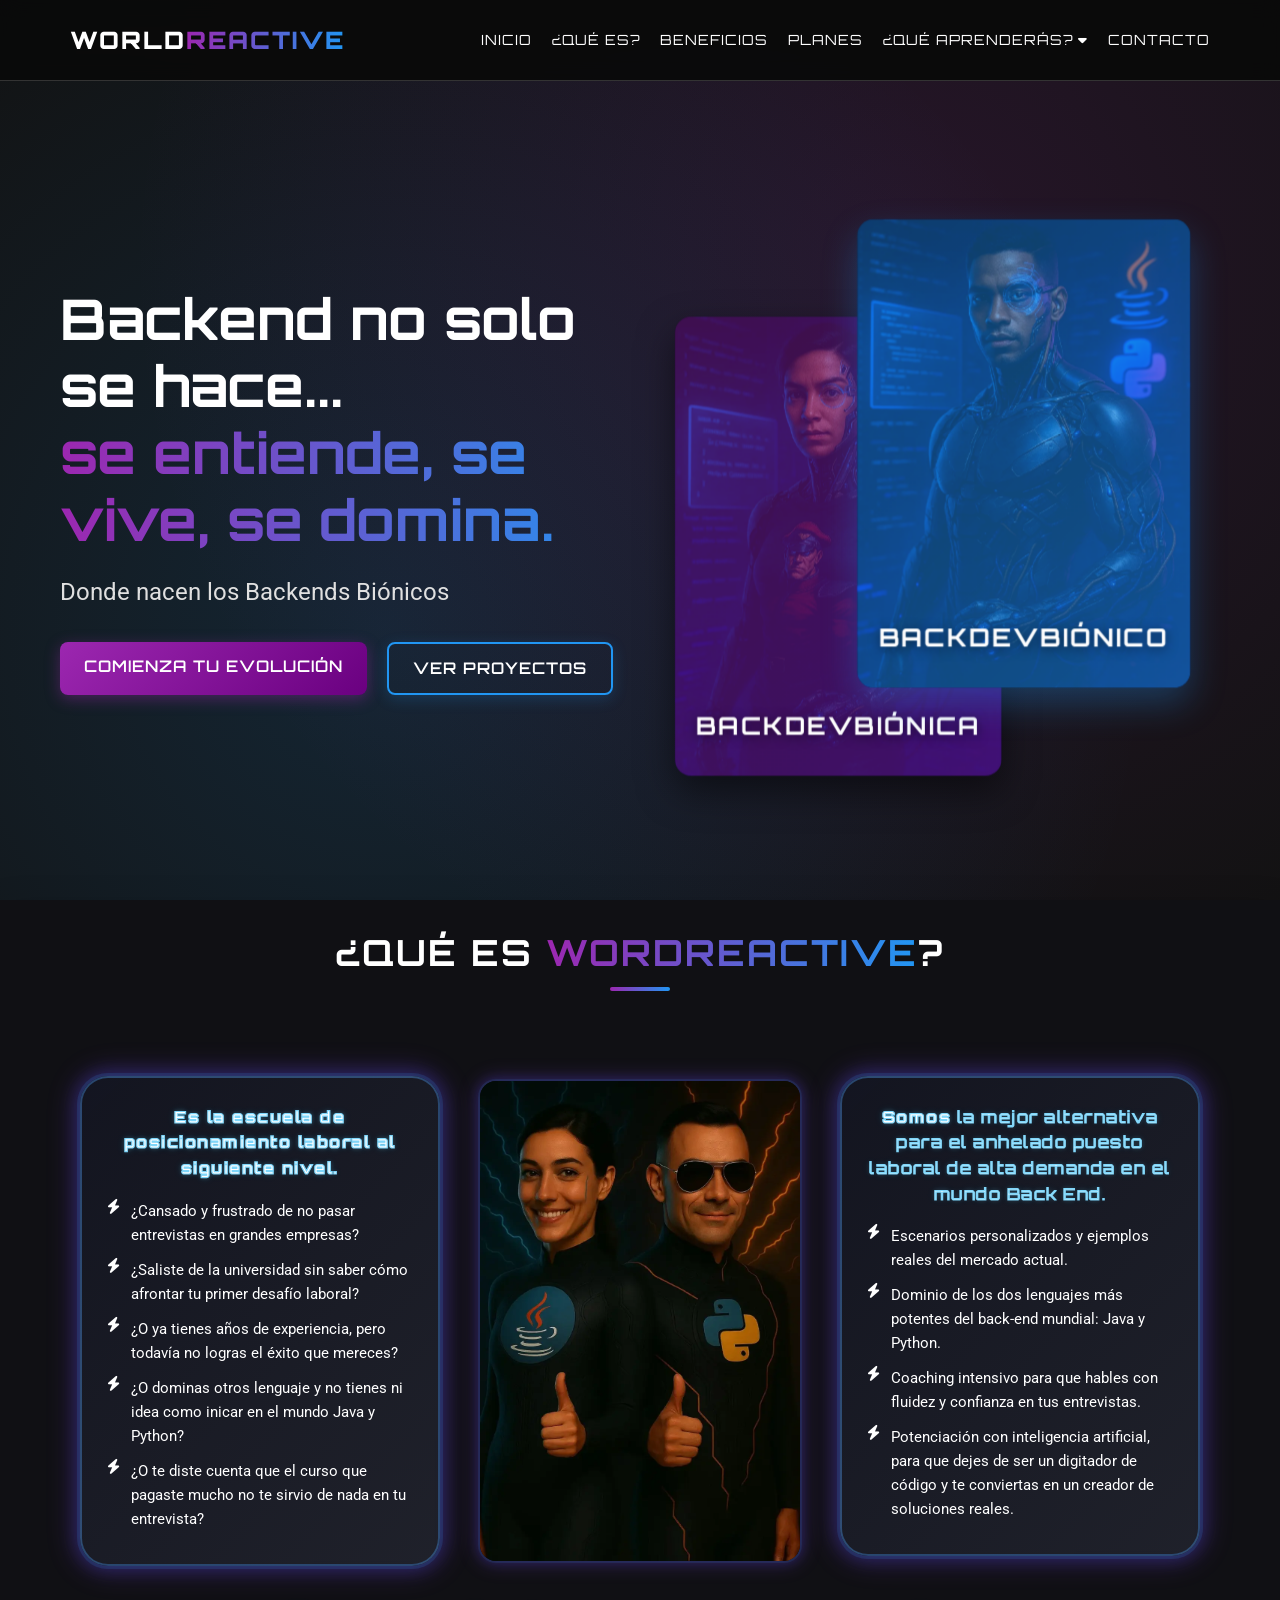
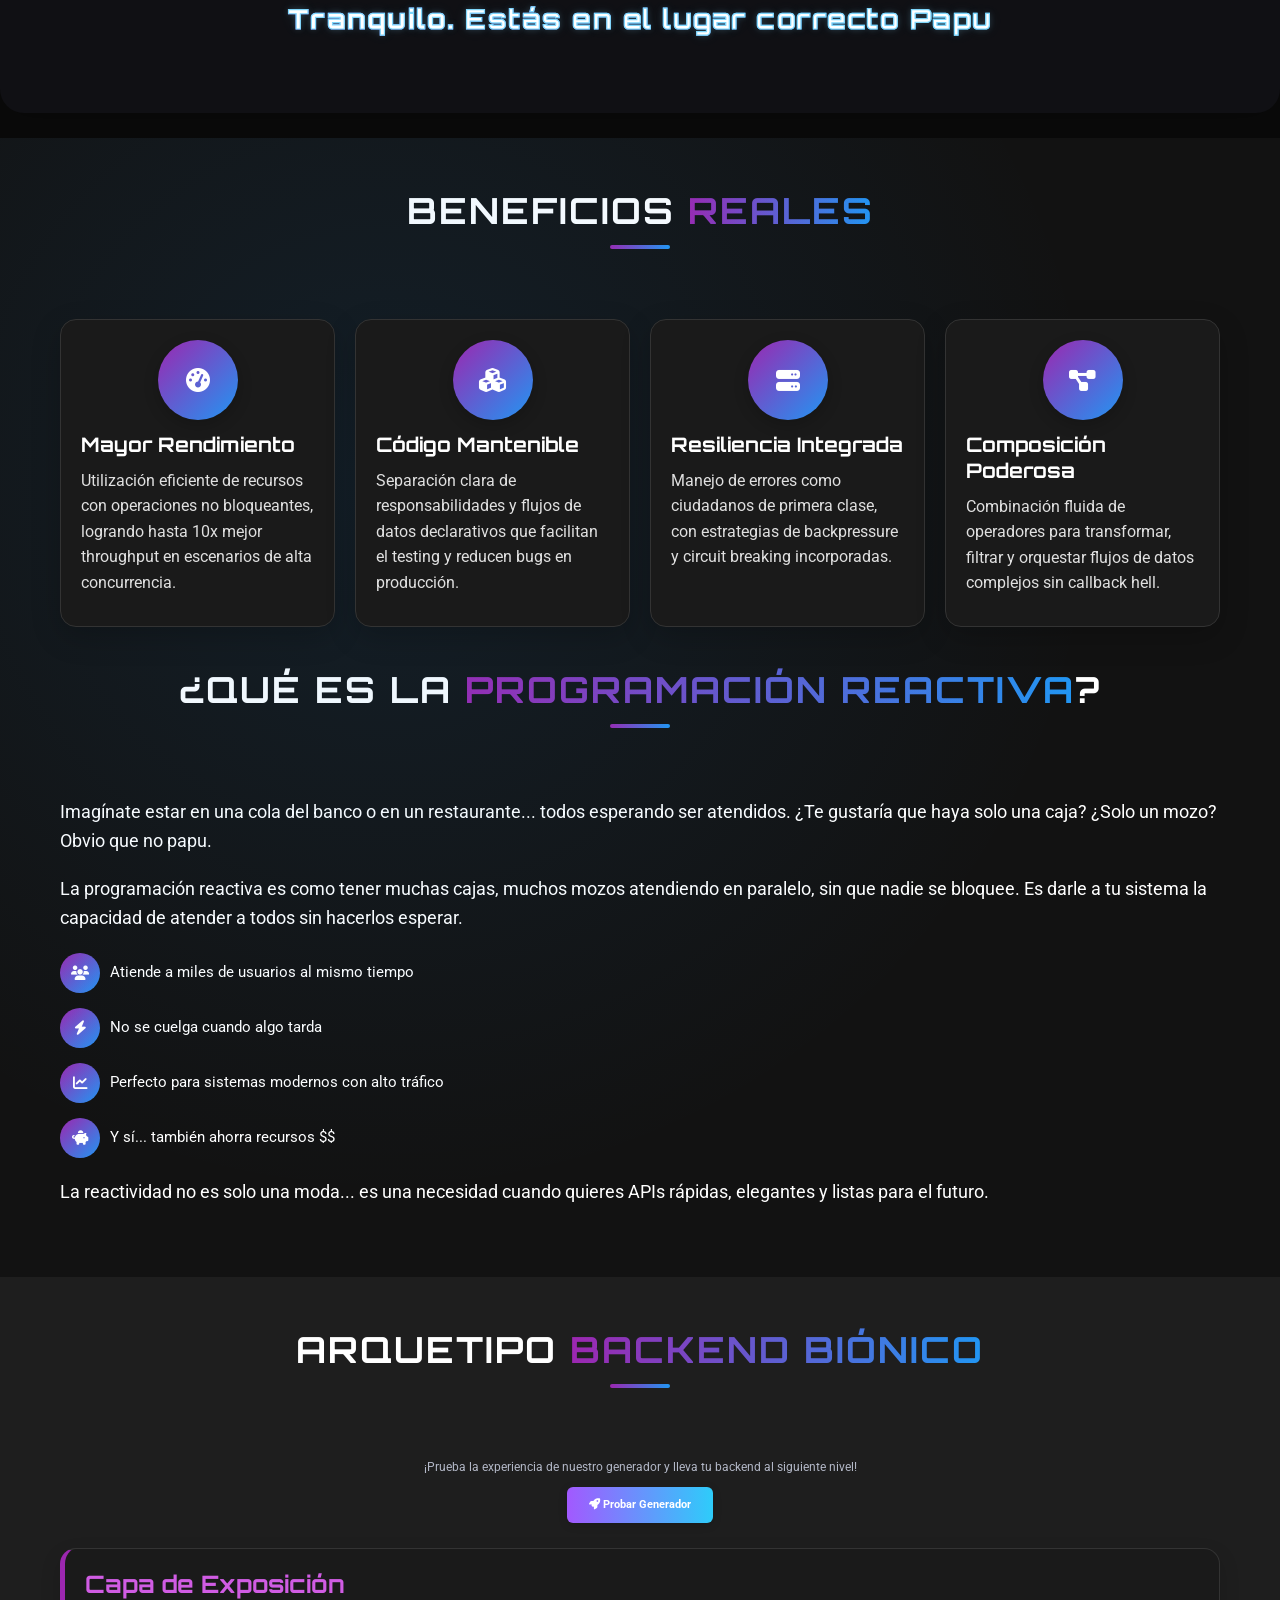
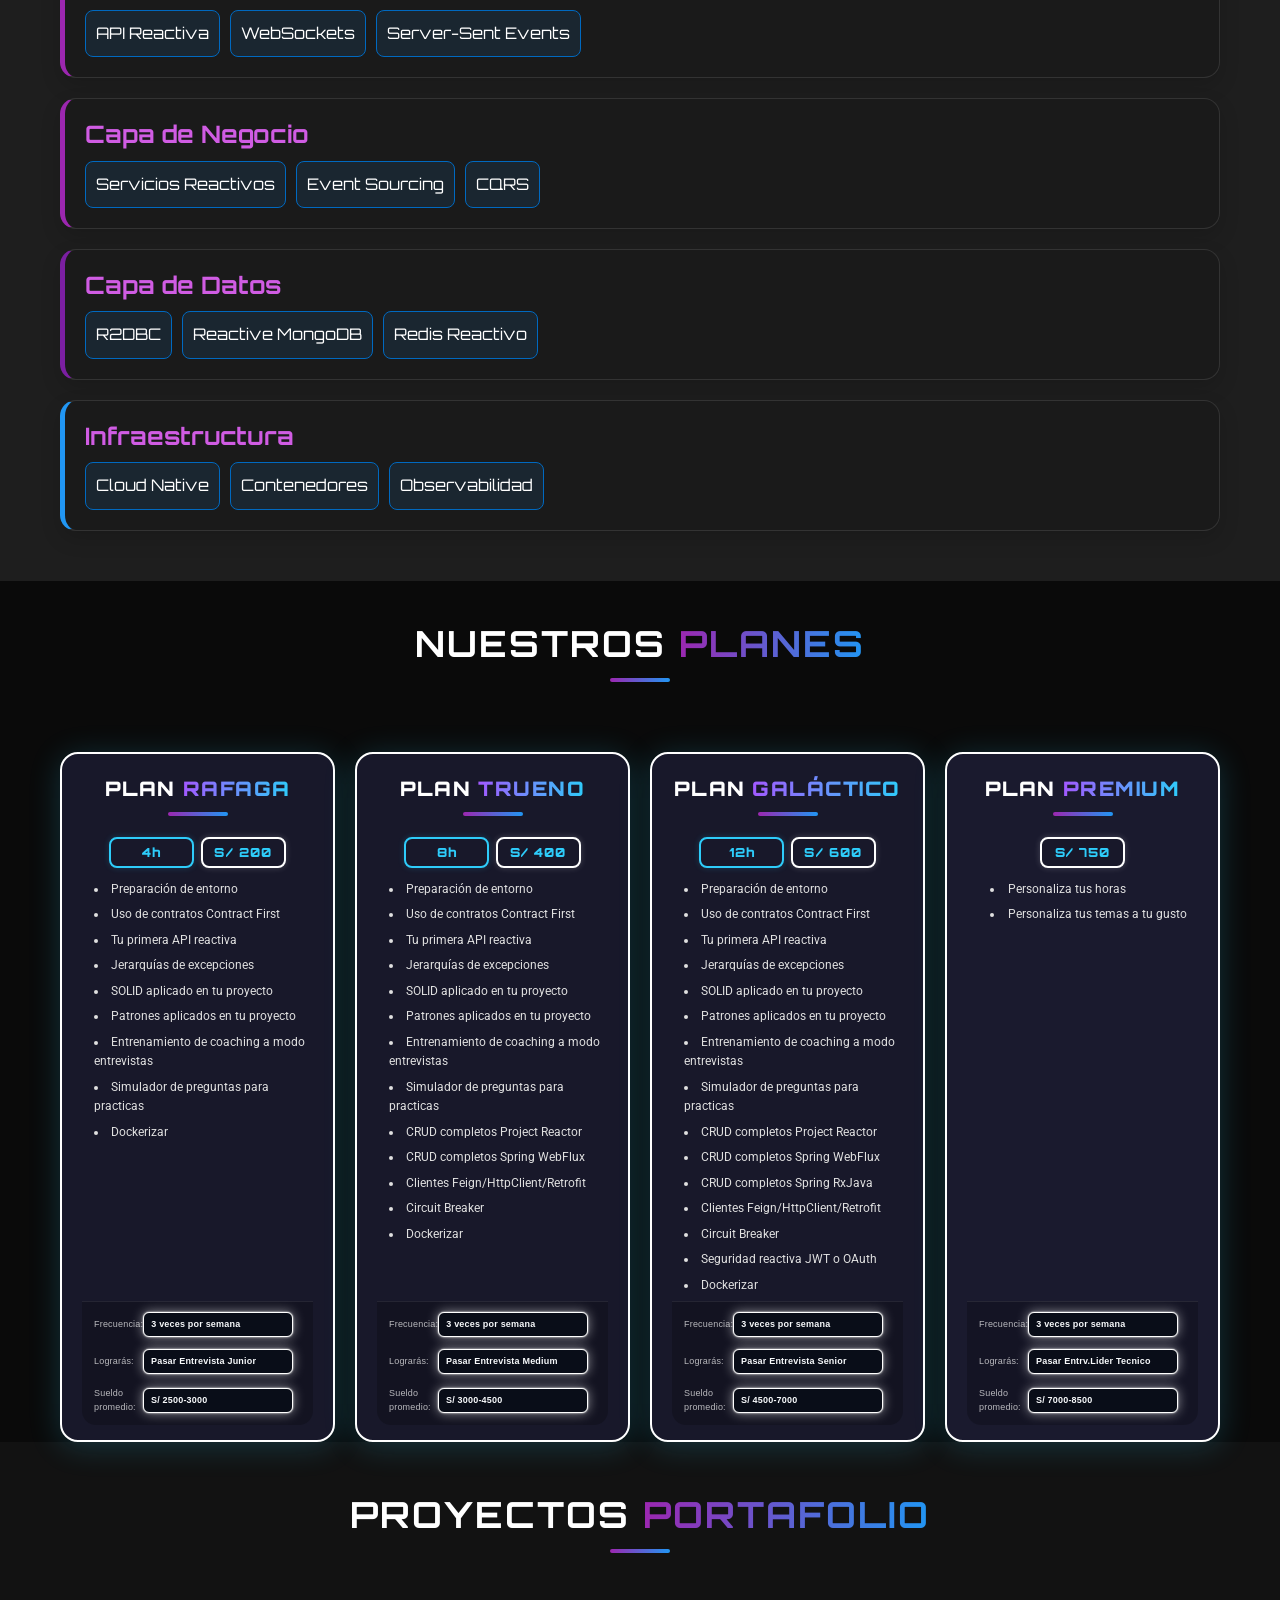
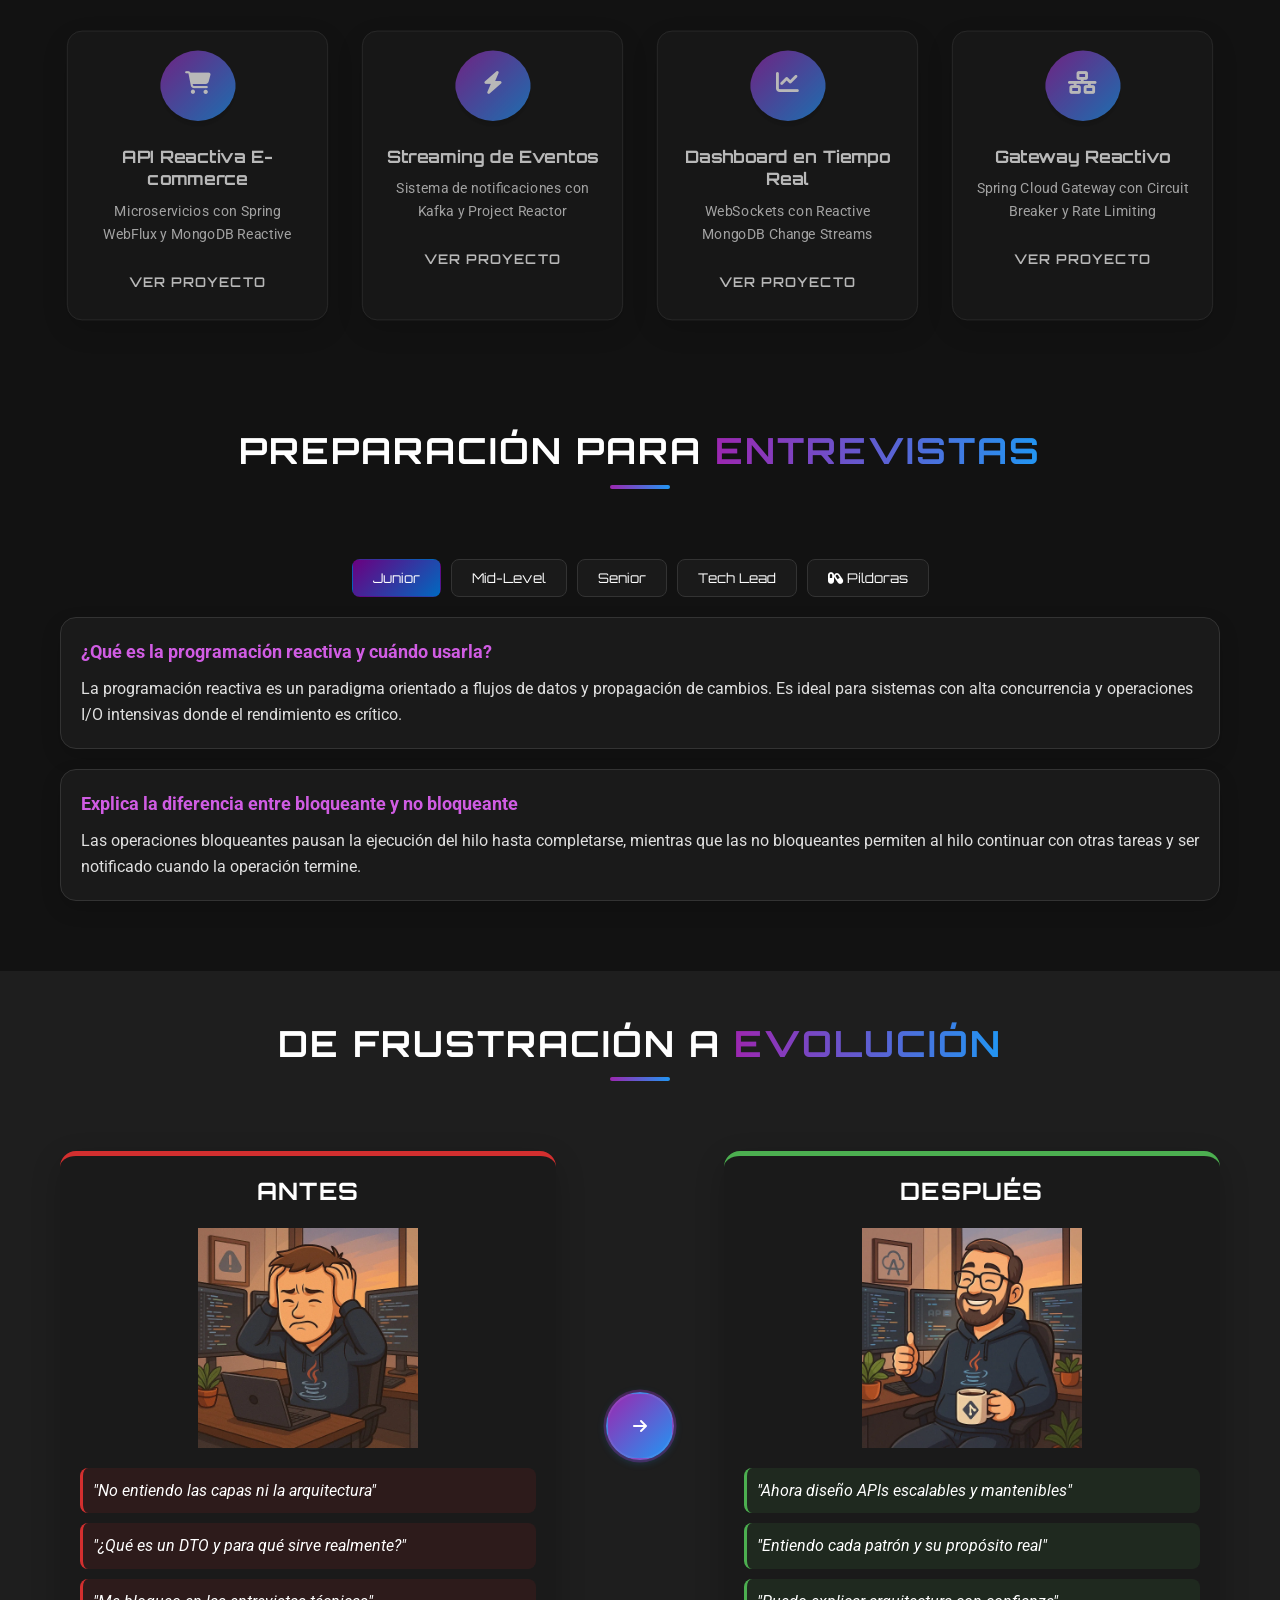
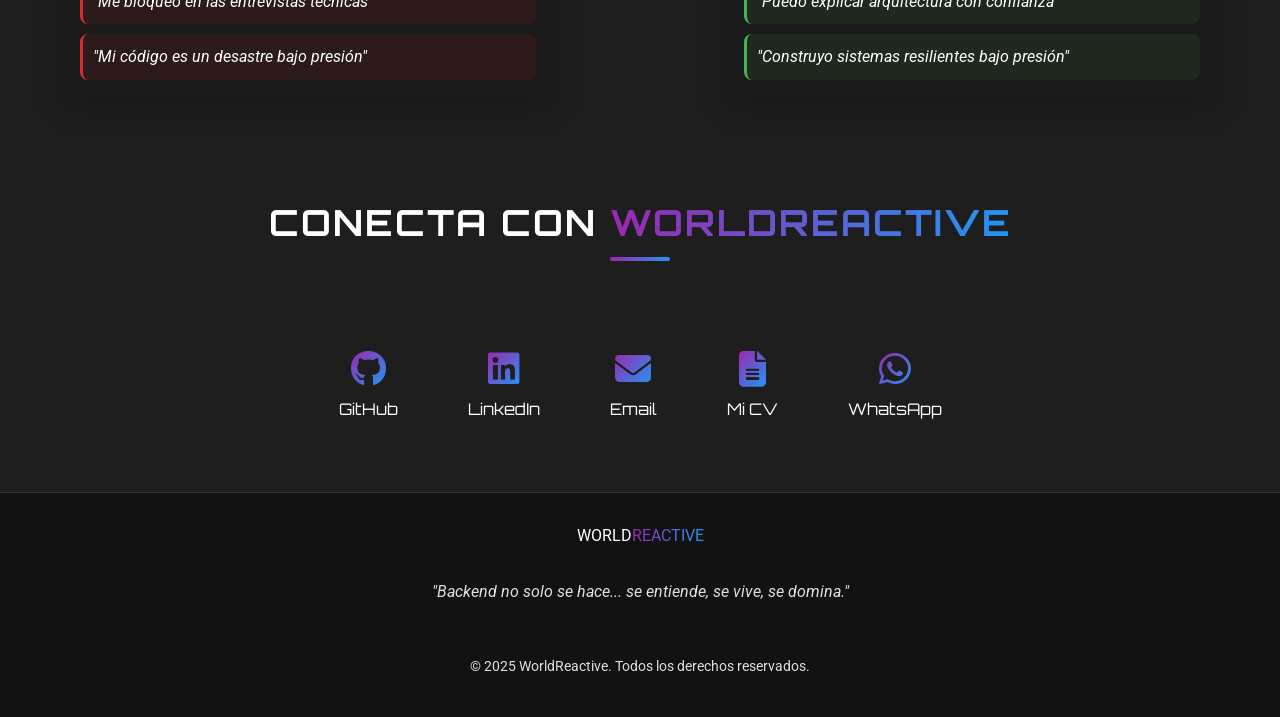
==== commit d4c98032: "feat:develop seccion worlreactive" ====
--- a/index.html
+++ b/index.html
@@ -99,27 +99,41 @@
         <div class="container">
                 <h2 class="section-title">¿Qué es <span class="highlight">WordReactive</span>?</h2>
                     <div class="content-wrapper">
-                        <div class="text-content">
-    <div class="about-block">
-        <p class="about-orbitron-lead-alt">Es el movimiento de aprendizaje que lleva tu educación y posicionamiento laboral al siguiente nivel.</p>
+  <table class="about-table-3col">
+  <tr>
+    <td>
+      <div class="about-block about-block-3col">
+        <p class="about-orbitron-lead-alt">Es la escuela de posicionamiento laboral al siguiente nivel.</p>
         <ul class="about-bullets">
-            <li style="color:#fff;"><i class="fas fa-bolt"></i> <strong>¿Cansado y frustrado de no pasar entrevistas en grandes empresas?</strong></li>
-            <li style="color:#fff;"><i class="fas fa-bolt"></i> <strong>¿Saliste de la universidad sin saber cómo afrontar tu primer desafío laboral?</strong></li>
-            <li style="color:#fff;"><i class="fas fa-bolt"></i> <strong>¿O ya tienes años de experiencia, pero todavía no logras el éxito que mereces?</strong></li>
+          <li style="color:#fff;"><i class="fas fa-bolt"></i> <strong>¿Cansado y frustrado de no pasar entrevistas en grandes empresas?</strong></li>
+          <li style="color:#fff;"><i class="fas fa-bolt"></i> <strong>¿Saliste de la universidad sin saber cómo afrontar tu primer desafío laboral?</strong></li>
+          <li style="color:#fff;"><i class="fas fa-bolt"></i> <strong>¿O ya tienes años de experiencia, pero todavía no logras el éxito que mereces?</strong></li>
+          <li style="color:#fff;"><i class="fas fa-bolt"></i> <strong>¿O dominas otros lenguaje y no tienes ni idea como inicar en el mundo Java y Python?</strong></li>
+          <li style="color:#fff;"><i class="fas fa-bolt"></i> <strong>¿O te diste cuenta que el curso que pagaste mucho no te sirvio de nada en tu entrevista?</strong></li>
         </ul>
-    </div>
-    <div class="about-block">
+      </div>
+    </td>
+    <td class="about-table-img">
+      <img src="assets/logowordreactive.webp" alt="Logo WordReactive" class="about-imgreactive">
+    </td>
+    <td>
+      <div class="about-block about-block-3col">
         <p class="about-orbitron-lead-alt">Somos<strong> la mejor alternativa para el anhelado puesto laboral de alta demanda en el mundo Back End.</strong></p>
         <ul class="about-bullets">
-            <li style="color:#fff;"><i class="fas fa-bolt"></i> <strong>Escenarios personalizados y ejemplos reales del mercado actual.</strong></li>
-            <li style="color:#fff;"><i class="fas fa-bolt"></i> <strong>Dominio de los dos lenguajes más potentes del back-end mundial: <strong>Java y Python</strong>.</strong></li>
-            <li style="color:#fff;"><i class="fas fa-bolt"></i> <strong>Coaching intensivo para que hables con fluidez y confianza en tus entrevistas.</strong></li>
-            <li style="color:#fff;"><i class="fas fa-bolt"></i> <strong>Potenciación con inteligencia artificial, para que dejes de ser un digitador de código y te conviertas en un creador de soluciones reales.</strong></li>
+          <li style="color:#fff;"><i class="fas fa-bolt"></i> <strong>Escenarios personalizados y ejemplos reales del mercado actual.</strong></li>
+          <li style="color:#fff;"><i class="fas fa-bolt"></i> <strong>Dominio de los dos lenguajes más potentes del back-end mundial: <strong>Java y Python</strong>.</strong></li>
+          <li style="color:#fff;"><i class="fas fa-bolt"></i> <strong>Coaching intensivo para que hables con fluidez y confianza en tus entrevistas.</strong></li>
+          <li style="color:#fff;"><i class="fas fa-bolt"></i> <strong>Potenciación con inteligencia artificial, para que dejes de ser un digitador de código y te conviertas en un creador de soluciones reales.</strong></li>
         </ul>
-    </div>
-    <p class="about-orbitron-lead centered-silver-gold">Tranquilo. <strong>Estás en el lugar correcto Papu</strong></p>
-
-                        </div>
+      </div>
+    </td>
+  </tr>
+  <tr>
+    <td colspan="3" class="about-table-title">
+      <p class="about-orbitron-lead centered-silver-gold">Tranquilo. <strong>Estás en el lugar correcto Papu</strong></p>
+    </td>
+  </tr>
+</table>
                     </div>
             </div>
      
@@ -159,7 +173,7 @@
                 <h2 class="section-title">¿Qué es la <span class="highlight">Programación Reactiva</span>?</h2>
                 <div class="content-wrapper">
                     <div class="text-content">
-    <div class="about-block">
+    <div class="about-blockreactive">
         <p>Imagínate estar en una cola del banco o en un restaurante... todos esperando ser atendidos. ¿Te gustaría que haya solo una caja? ¿Solo un mozo? Obvio que no papu.</p>
         <p>La programación reactiva es como tener muchas cajas, muchos mozos atendiendo en paralelo, sin que nadie se bloquee. Es darle a tu sistema la capacidad de atender a todos sin hacerlos esperar.</p>
         <ul class="feature-list">
--- a/css/style.css
+++ b/css/style.css
@@ -237,12 +237,9 @@
     box-shadow: 0 6px 32px #0003;
     margin-bottom: 2.5rem;
     font-family: 'Roboto', Arial, sans-serif;
-}
-.about-wordreactive .section-title {
-    font-family: 'Orbitron', 'Roboto', Arial, sans-serif;
-    font-size: 3rem;
-    text-align: center;
-    margin-bottom: 2rem;
+    position: relative;
+    overflow: visible;
+}
     letter-spacing: 1px;
 }
 .about-content {
@@ -278,16 +275,51 @@
     display: flex;
     align-items: center;
     justify-content: center;
-    max-width: 330px;
+    max-width: 497px;
+    width: 100%;
+    margin: 0 auto;
 }
 .about-img {
-    max-width: 260px;
     width: 100%;
+    max-width: 497px;
+    height: auto;
+    display: block;
     border-radius: 14px;
     box-shadow: 0 4px 16px #0004;
-    display: block;
 }
 .about-block {
+    background: linear-gradient(135deg, rgba(20,22,34,0.90) 0%, rgba(32,34,44,0.94) 100%);
+    border: 2.2px solid rgba(80,160,255,0.35) !important;
+    border-radius: 28px;
+    padding: 2.7rem 2.5rem 2.2rem 2.5rem;
+    margin-bottom: 3rem;
+    box-shadow:
+      0 0 18px 3px #3e3eff44,
+      0 0 28px 7px #a259ff33,
+      0 0 0 3px #2eccfa22;
+    max-width: 810px;
+    margin-left: 0;
+    margin-right: auto;
+    backdrop-filter: blur(2.5px);
+    -webkit-backdrop-filter: blur(2.5px);
+    transition: box-shadow 0.3s, border-color 0.3s;
+    /* Homogeneizar tipografía y color para ambos bloques */
+}
+
+.about-block-3col {
+    max-width: none !important;
+    width: 100%;
+    margin-left: 0 !important;
+    margin-right: 0 !important;
+    box-sizing: border-box;
+}
+    font-family: var(--font-primary), 'Roboto', Arial, sans-serif;
+    font-size: 1.7rem;
+    color: var(--color-text-primary);
+    line-height: 1.6;
+}
+
+.about-blockreactive {
     background: linear-gradient(135deg, rgba(20,22,34,0.90) 0%, rgba(32,34,44,0.94) 100%);
     border: 2.5px solid rgba(255,255,255,0.15);
     border-radius: 28px;
@@ -300,7 +332,6 @@
     backdrop-filter: blur(2.5px);
     -webkit-backdrop-filter: blur(2.5px);
     transition: box-shadow 0.3s, border-color 0.3s;
-    /* Homogeneizar tipografía y color para ambos bloques */
     font-family: var(--font-primary), 'Roboto', Arial, sans-serif;
     font-size: 1.7rem;
     color: var(--color-text-primary);
@@ -2313,6 +2344,129 @@
 
 /* ================ PORTFOLIO CAROUSEL ================ */
 
+/* === TABLA PARA ABOUT WORDREACTIVE === */
+.about-table-3col {
+  width: 100%;
+  table-layout: fixed;
+  border-collapse: separate;
+  border-spacing: 2rem 1.5rem;
+  margin-bottom: 2rem;
+}
+.about-table-3col tr {
+  height: 100%;
+}
+.about-table-3col td {
+  width: 33.33%;
+  height: 100%;
+  vertical-align: stretch;
+  background: none;
+  border: none;
+  padding: 0 0.5rem;
+  word-break: break-word;
+  box-sizing: border-box;
+}
+.about-block-3col {
+  height: 100%;
+  display: flex;
+  flex-direction: column;
+  justify-content: stretch;
+  max-width: 95%;
+  margin: 0 auto;
+  box-sizing: border-box;
+}
+.about-table-3col td {
+  vertical-align: top;
+  background: none;
+  border: none;
+  padding: 0;
+  width: 33.33%;
+}
+
+.about-table-3col .about-table-img {
+  width: 340px;
+  min-width: 220px;
+  max-width: 380px;
+  text-align: center;
+  vertical-align: middle;
+}
+.about-table-img {
+  width: 340px;
+  text-align: center;
+  vertical-align: middle;
+}
+.about-imgreactive {
+  max-width: 320px;
+  width: 90%;
+  height: auto;
+  border-radius: 16px;
+  margin-left: auto;
+  margin-right: auto;
+  display: block;
+  box-shadow:
+    0 0 12px 2px #3e3eff33,
+    0 0 20px 4px #a259ff33,
+    0 0 0 2px #2eccfa18;
+  outline: 3px solid transparent;
+  outline-offset: 0px;
+  transition: box-shadow 0.3s;
+}
+.about-imgreactive:hover {
+  box-shadow:
+    0 0 18px 6px #23d1ff44,
+    0 0 24px 10px #a259ff44,
+    0 0 0 4px #2eccfa22;
+}
+.about-table-title {
+  text-align: center;
+  background: none;
+  padding-top: 2.5rem;
+  padding-bottom: 1.5rem;
+}
+
+@media (max-width: 950px) {
+  .about-table-3col {
+    border-spacing: 0.5rem 1rem;
+  }
+  .about-table-img {
+    width: 200px;
+  }
+  .about-imgreactive {
+    max-width: 180px;
+  }
+}
+
+@media (max-width: 700px) {
+  .about-table-3col, .about-table-3col tr, .about-table-3col td {
+    display: block;
+    width: 100%;
+  }
+  .about-block-3col {
+    margin: 1.2rem auto;
+    padding-left: 0.5rem;
+    padding-right: 0.5rem;
+    width: auto;
+    max-width: 92vw;
+    box-sizing: border-box;
+  }
+  .about-table-img {
+    width: 100%;
+    text-align: center;
+    margin: 1.5rem 0;
+    padding: 0;
+  }
+  .about-imgreactive {
+    max-width: 60vw;
+    min-width: 120px;
+    margin-top: 0.5rem;
+    margin-bottom: 0.5rem;
+  }
+  .about-table-title {
+    padding-top: 1.2rem;
+    padding-bottom: 1.2rem;
+  }
+}
+
+
 
 .portfolio-track {
     display: flex;
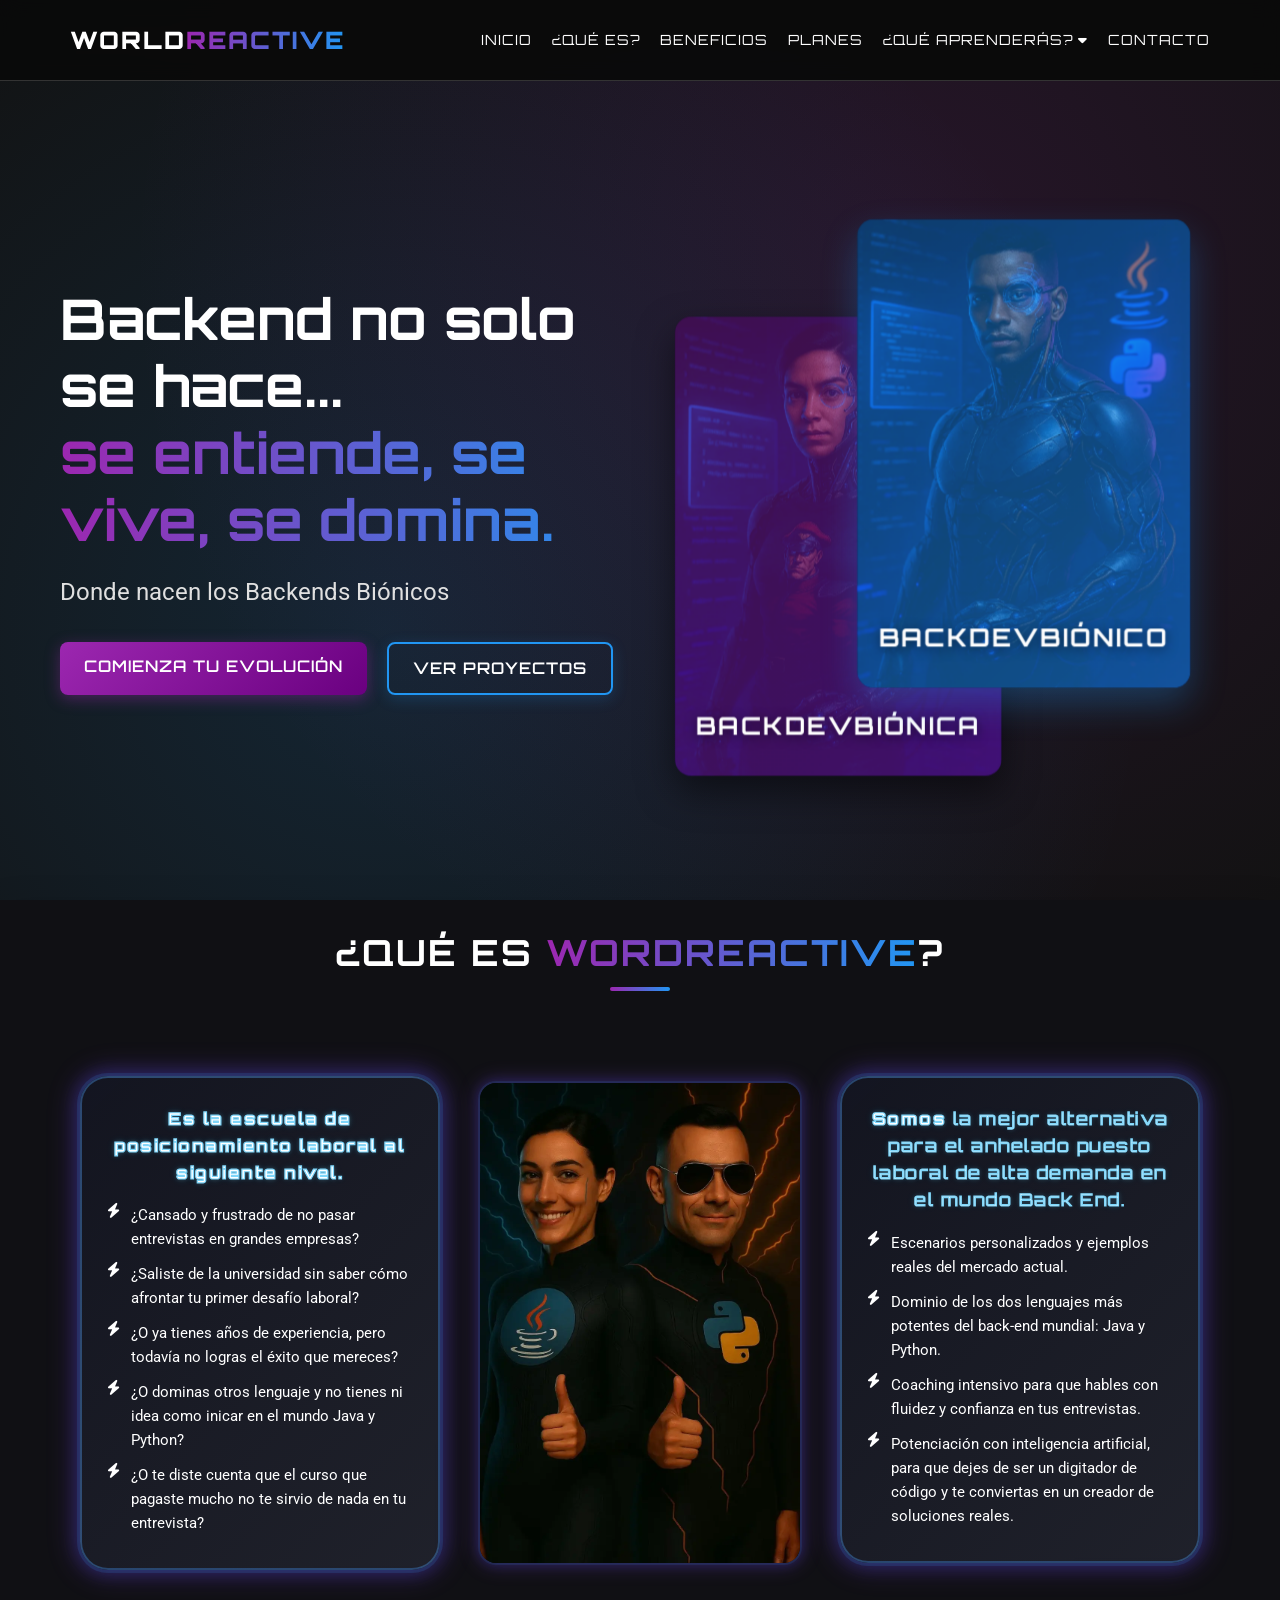
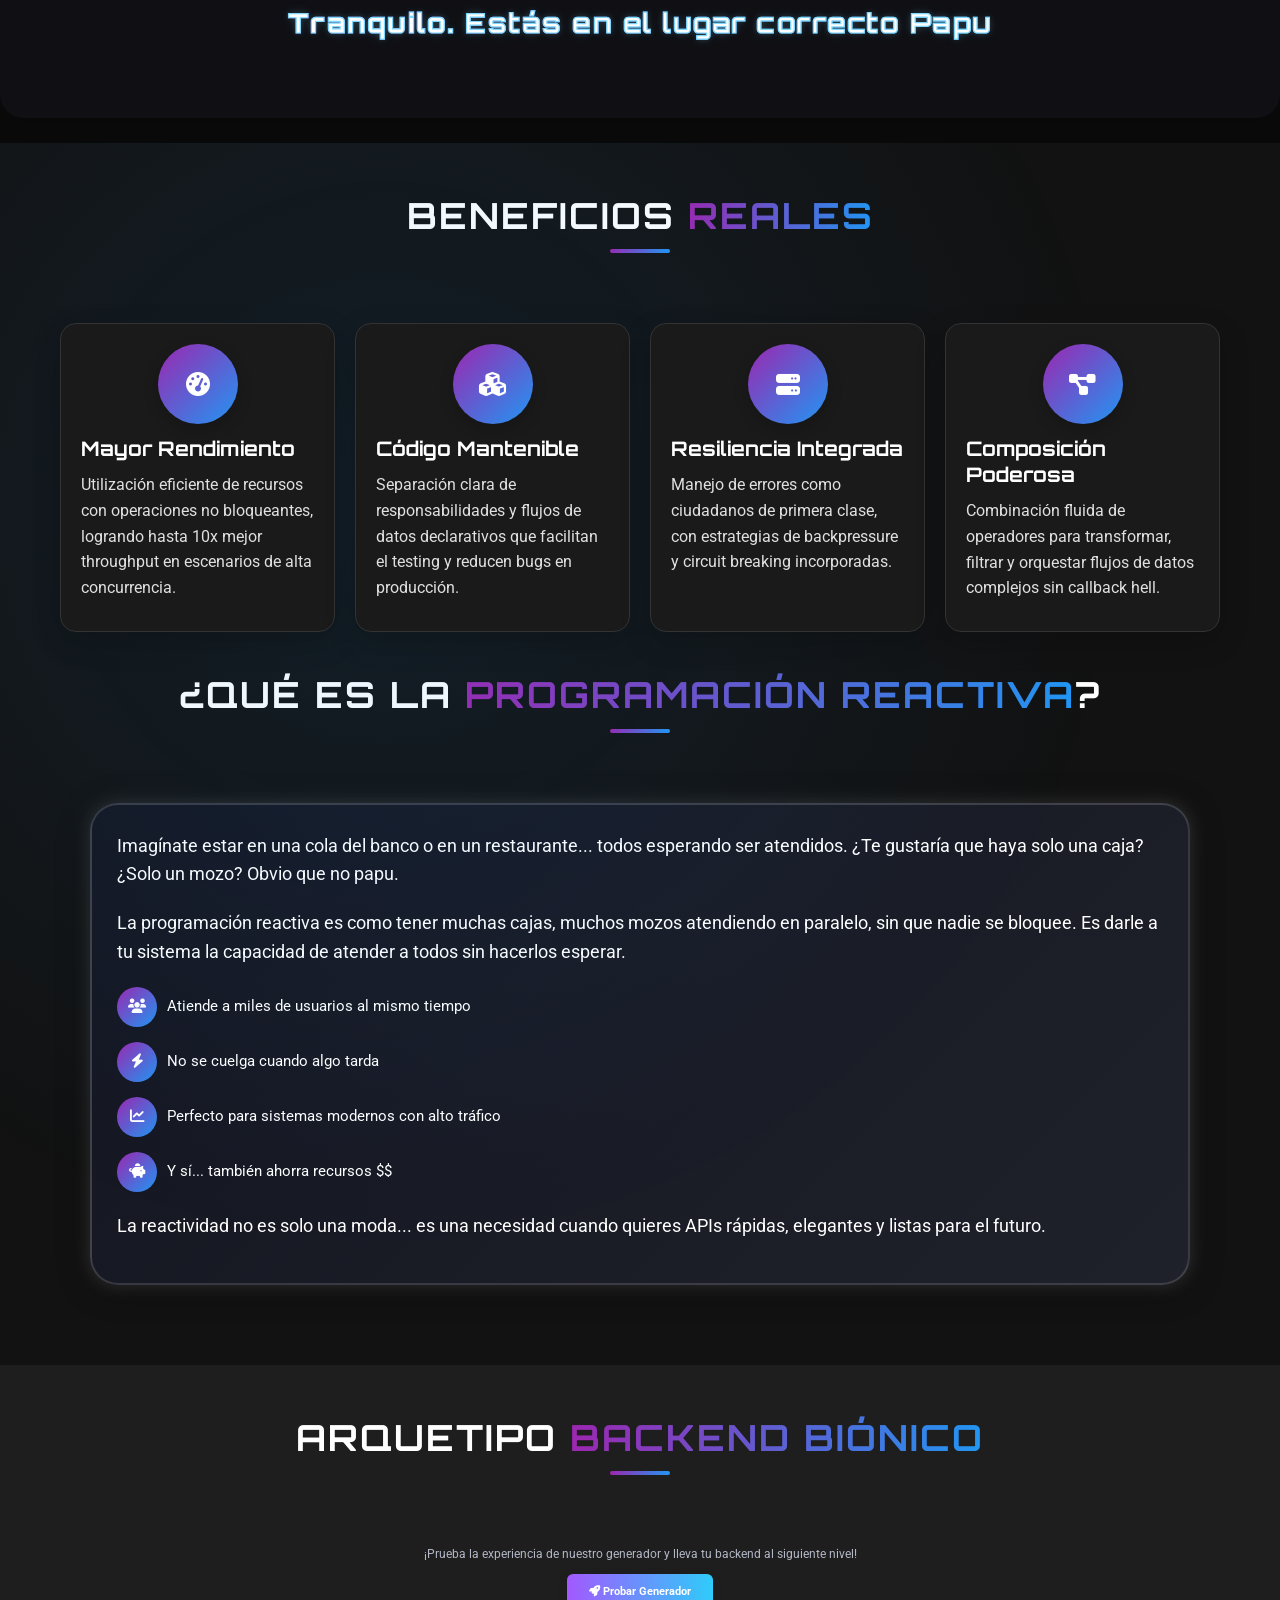
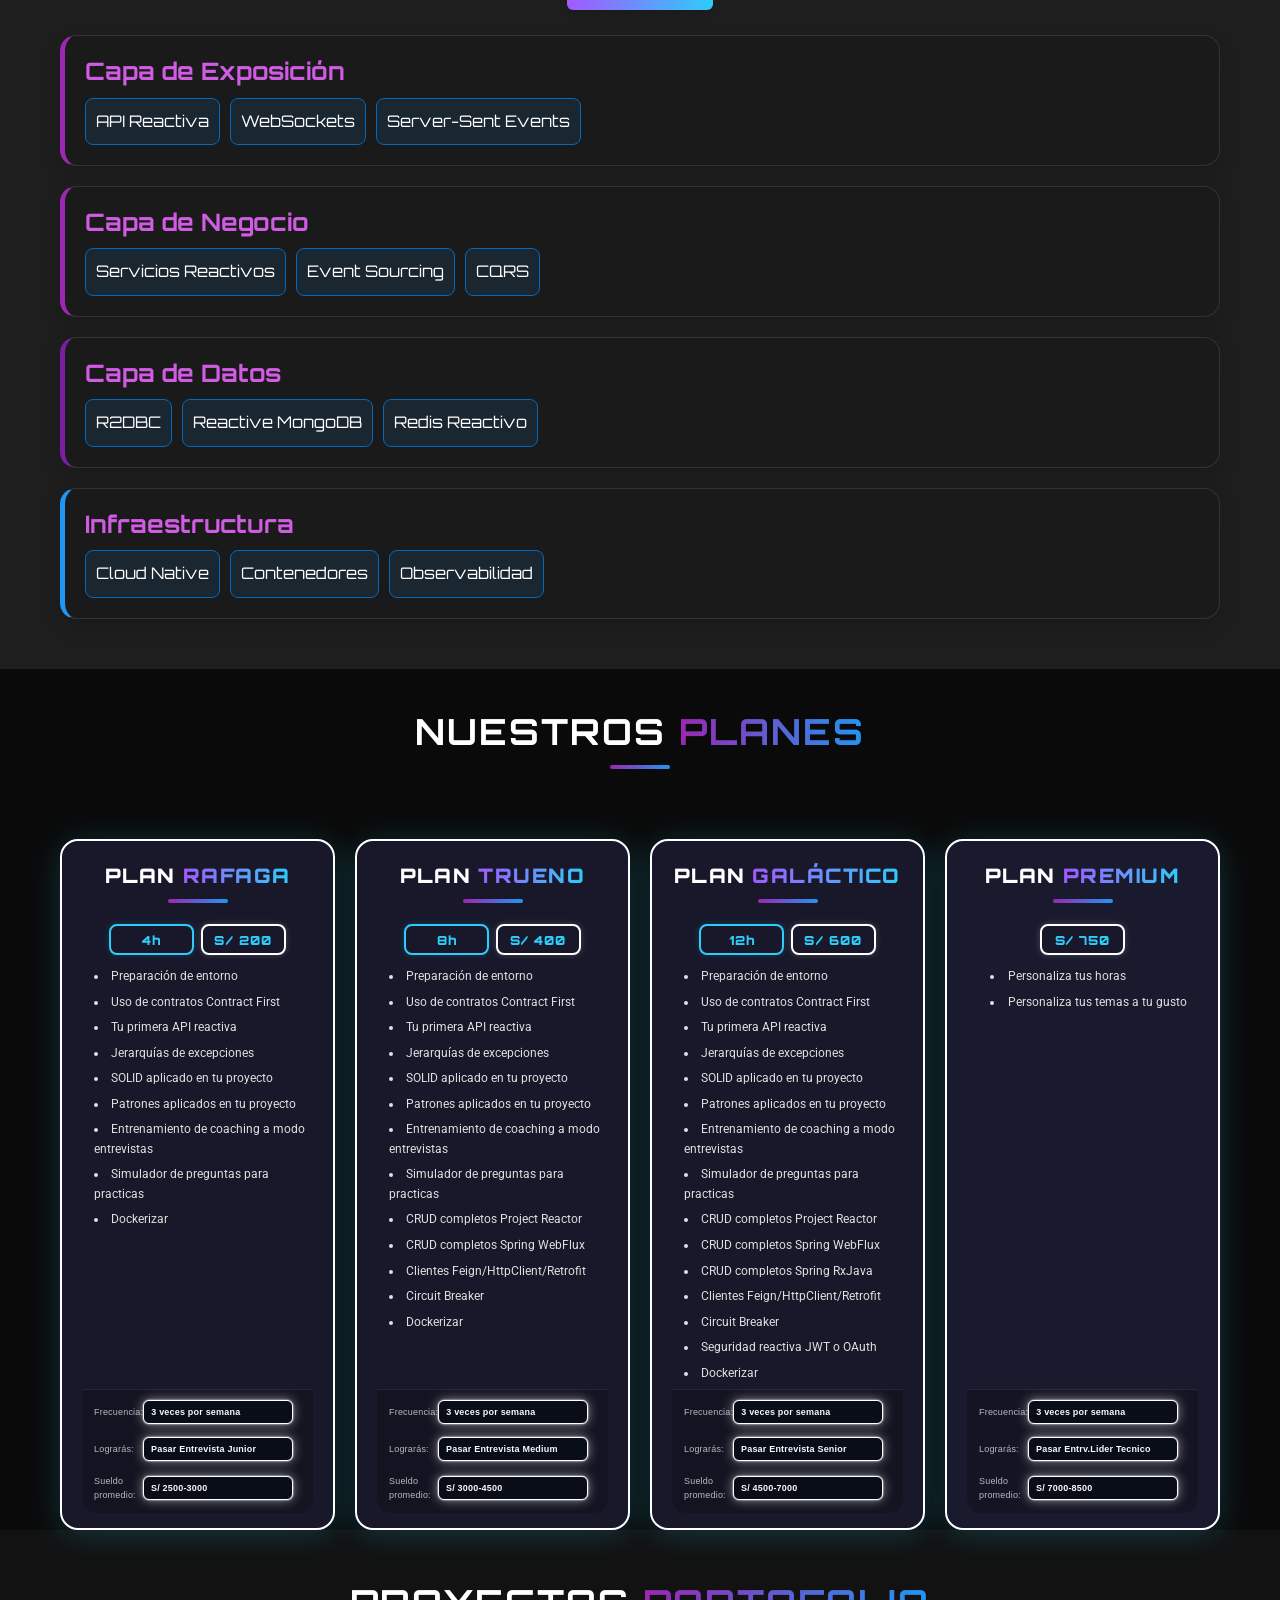
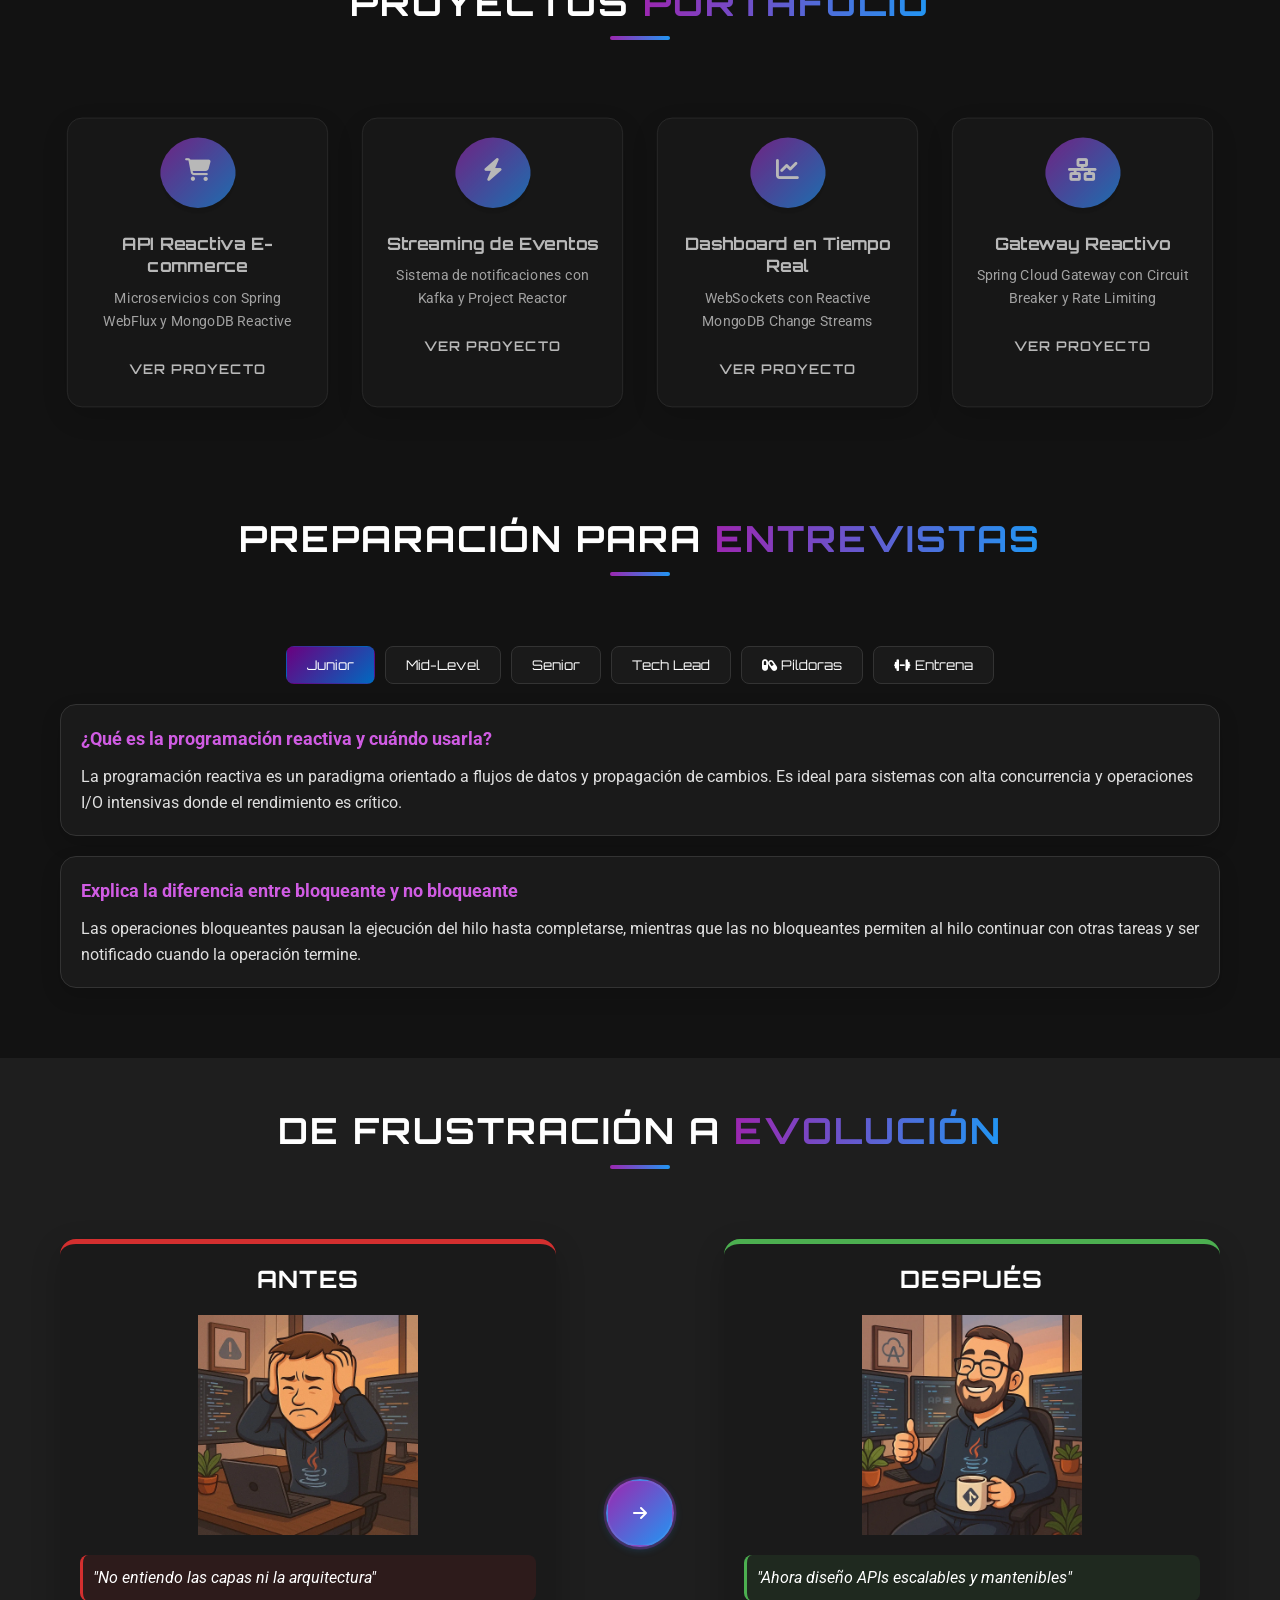
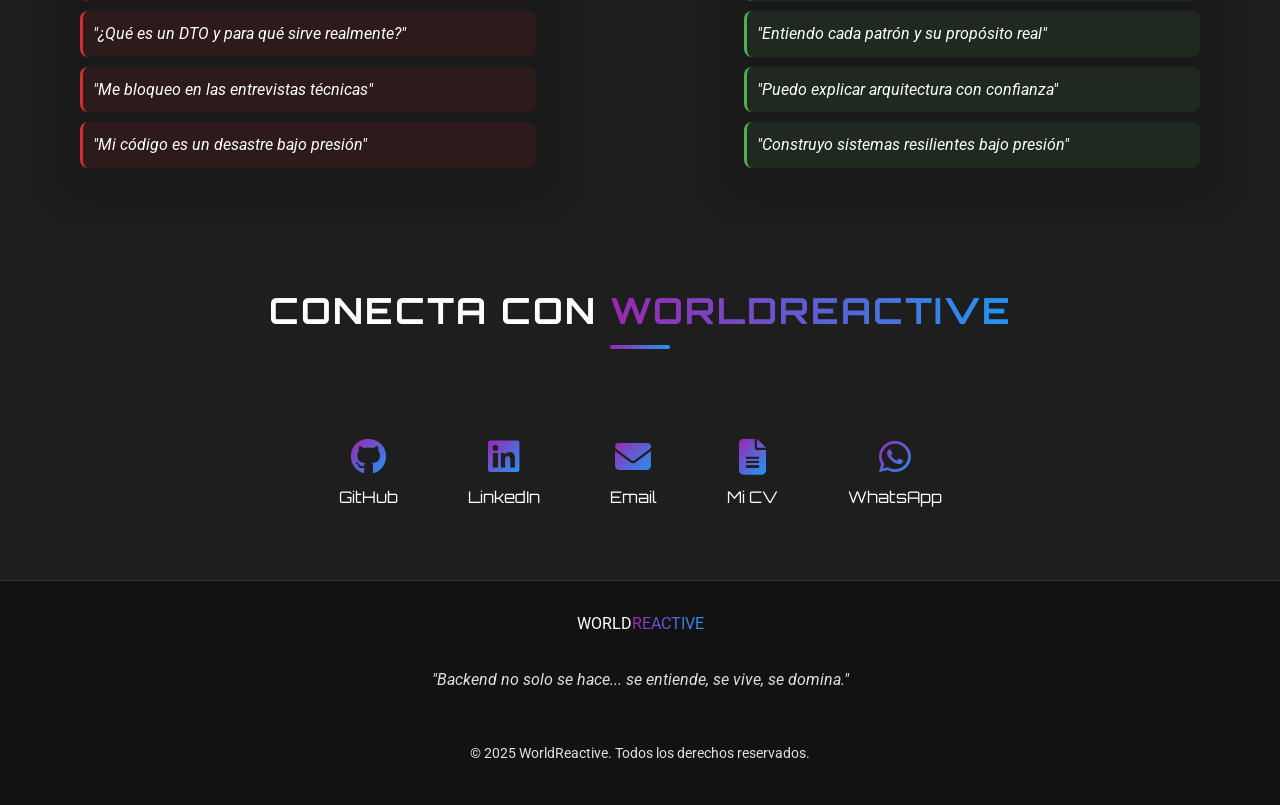
==== commit 33525f1a: "feat:develop cuestionario" ====
--- a/index.html
+++ b/index.html
@@ -6,7 +6,8 @@
     <meta name="description" content="WorldReactive - Donde nacen los Backends Biónicos. Aprende programación reactiva y domina el desarrollo backend.">
     <title>WorldReactive - Backend Biónico Edition</title>
     <link rel="stylesheet" href="css/style.css">
-<link rel="stylesheet" href="css/planes-achievement.css">
+    <link rel="stylesheet" href="css/planes-achievement.css">
+    
     <!-- Font Awesome para iconos -->
     <link rel="stylesheet" href="https://cdnjs.cloudflare.com/ajax/libs/font-awesome/6.4.0/css/all.min.css">
     <!-- Google Fonts -->
@@ -424,6 +425,9 @@
                     <button class="level-tab" data-level="pills" aria-label="Píldoras de Conocimiento">
                         <i class="fas fa-capsules"></i> Píldoras
                     </button>
+                    <button class="level-tab" data-level="entrena" aria-label="Entrena">
+                        <i class="fas fa-dumbbell"></i> Entrena
+                    </button>
                 </div>
                 <div class="level-content active" id="junior-content">
                     <div class="question-answer">
@@ -461,7 +465,7 @@
                             <h3>Tipos de Patrones</h3>
                             <p>Soluciones probadas para problemas comunes</p>
                         </a>
-                        <a href="pages/Pildora003.html" class="pill-card" aria-label="Píldora: Principios SOLID">
+                        <a href="pages/Pildora003.html" class="pill-card" aria-label="Pildora: Principios SOLID">
                             <div class="pill-icon"><i class="fas fa-cubes"></i></div>
                             <h3>Principios SOLID</h3>
                             <p>Principios para un código robusto y mantenible</p>
@@ -488,6 +492,29 @@
                         </a>
                     </div>
                 </div>
+                <div class="level-content" id="entrena-content" style="display:none;">
+                        <div class="training-container">
+                            <a href="pages/pregunta.html?nivel=cachimbo" class="pill-card entrena-pill" aria-label="Nivel Cachimbo" style="cursor:pointer; min-width:200px; text-decoration: none;">
+                                <div class="pill-icon"><i class="fas fa-baby"></i></div>
+                                <h3>Cachimbo</h3>
+                                <p>Empieza desde cero, papu</p>
+                            </a>
+                            <a href="pages/pregunta.html?nivel=junior" class="pill-card entrena-pill" aria-label="Nivel Junior" style="cursor:pointer; min-width:200px; text-decoration: none;">
+                                <div class="pill-icon"><i class="fas fa-user-graduate"></i></div>
+                                <h3>Junior</h3>
+                                <p>Sube de nivel, causa</p>
+                            </a>
+                            <a href="pages/pregunta.html?nivel=medium" class="pill-card entrena-pill" aria-label="Nivel Medium" style="cursor:pointer; min-width:200px; text-decoration: none;">
+                                <div class="pill-icon"><i class="fas fa-user-tie"></i></div>
+                                <h3>Medium</h3>
+                                <p>Ya tienes cancha, sigue entrenando</p>
+                            </a>
+                            <a href="pages/pregunta.html?nivel=senior" class="pill-card entrena-pill" aria-label="Nivel Senior" style="cursor:pointer; min-width:200px; text-decoration: none;">
+                                <div class="pill-icon"><i class="fas fa-chess-king"></i></div>
+                                <h3>Senior</h3>
+                                <p>Demuestra que eres capo</p>
+                            </a>
+                    
             </div>
         </div>
     </section>
--- a/css/style.css
+++ b/css/style.css
@@ -313,6 +313,8 @@
     margin-right: 0 !important;
     box-sizing: border-box;
 }
+
+.about-block {
     font-family: var(--font-primary), 'Roboto', Arial, sans-serif;
     font-size: 1.7rem;
     color: var(--color-text-primary);
@@ -553,12 +555,14 @@
 }
 
 /* ========== PLANES CARDS ========== */
-.plans-cards {
-    display: flex;
-    flex-wrap: wrap;
-    gap: 2rem;
-    justify-content: center;
-    margin-top: 2.5rem;
+.training-container {
+    display: grid;
+    grid-template-columns: repeat(auto-fit, minmax(250px, 1fr));
+    gap: 20px;
+    padding: 20px;
+    justify-items: center;
+    align-items: stretch;
+    margin-bottom: 2.5rem;
 }
 .plan-card {
     background: #18182a;
@@ -676,6 +680,9 @@
     border: 2.5px solid var(--color-secondary);
     background: #1a1a2e;
 }
+.pill-card.entrena-pill {
+    border: none;
+}
 @media (max-width: 900px) {
     .plans-cards {
         flex-direction: column;
@@ -685,6 +692,14 @@
         max-width: 95%;
         width: 100%;
     }
+}
+
+.plans-cards {
+    display: flex;
+    flex-wrap: wrap;
+    gap: 2rem;
+    justify-content: center;
+    margin-top: 2.5rem;
 }
 
 .plan-hour-box {
@@ -1210,17 +1225,12 @@
         top: auto;
         right: auto;
         bottom: auto;
-        left: auto;
-    }
-}
-
-@media (max-width: 768px) {
-    /* Mantén las otras reglas y ajusta estas específicas */
-    
-    .bionic-man,
-    .bionic-woman {
-        width: 85%;
-        max-width: 270px;
+}
+    
+.hero-content {
+margin-bottom: 50px;
+text-align: center;
+max-width: 90%;
         height: 180px;  /* Altura más reducida */
     }
     
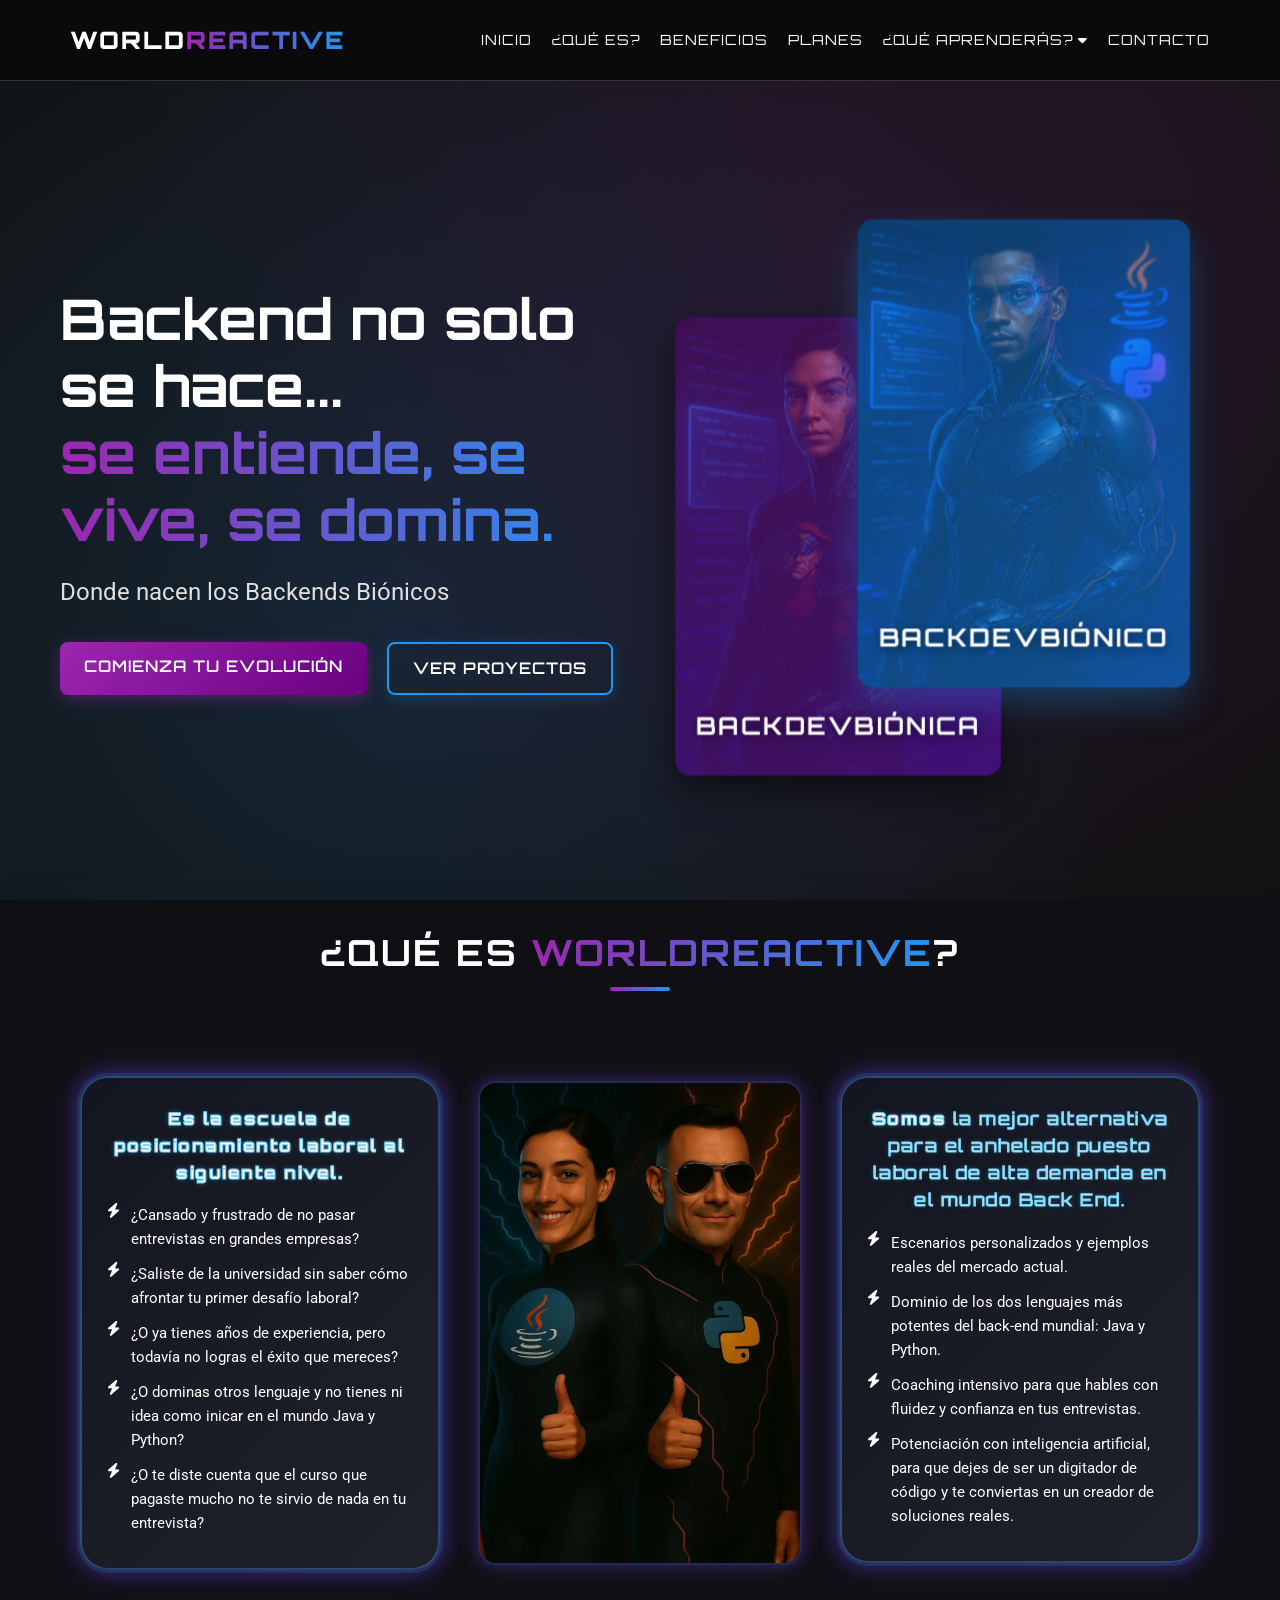
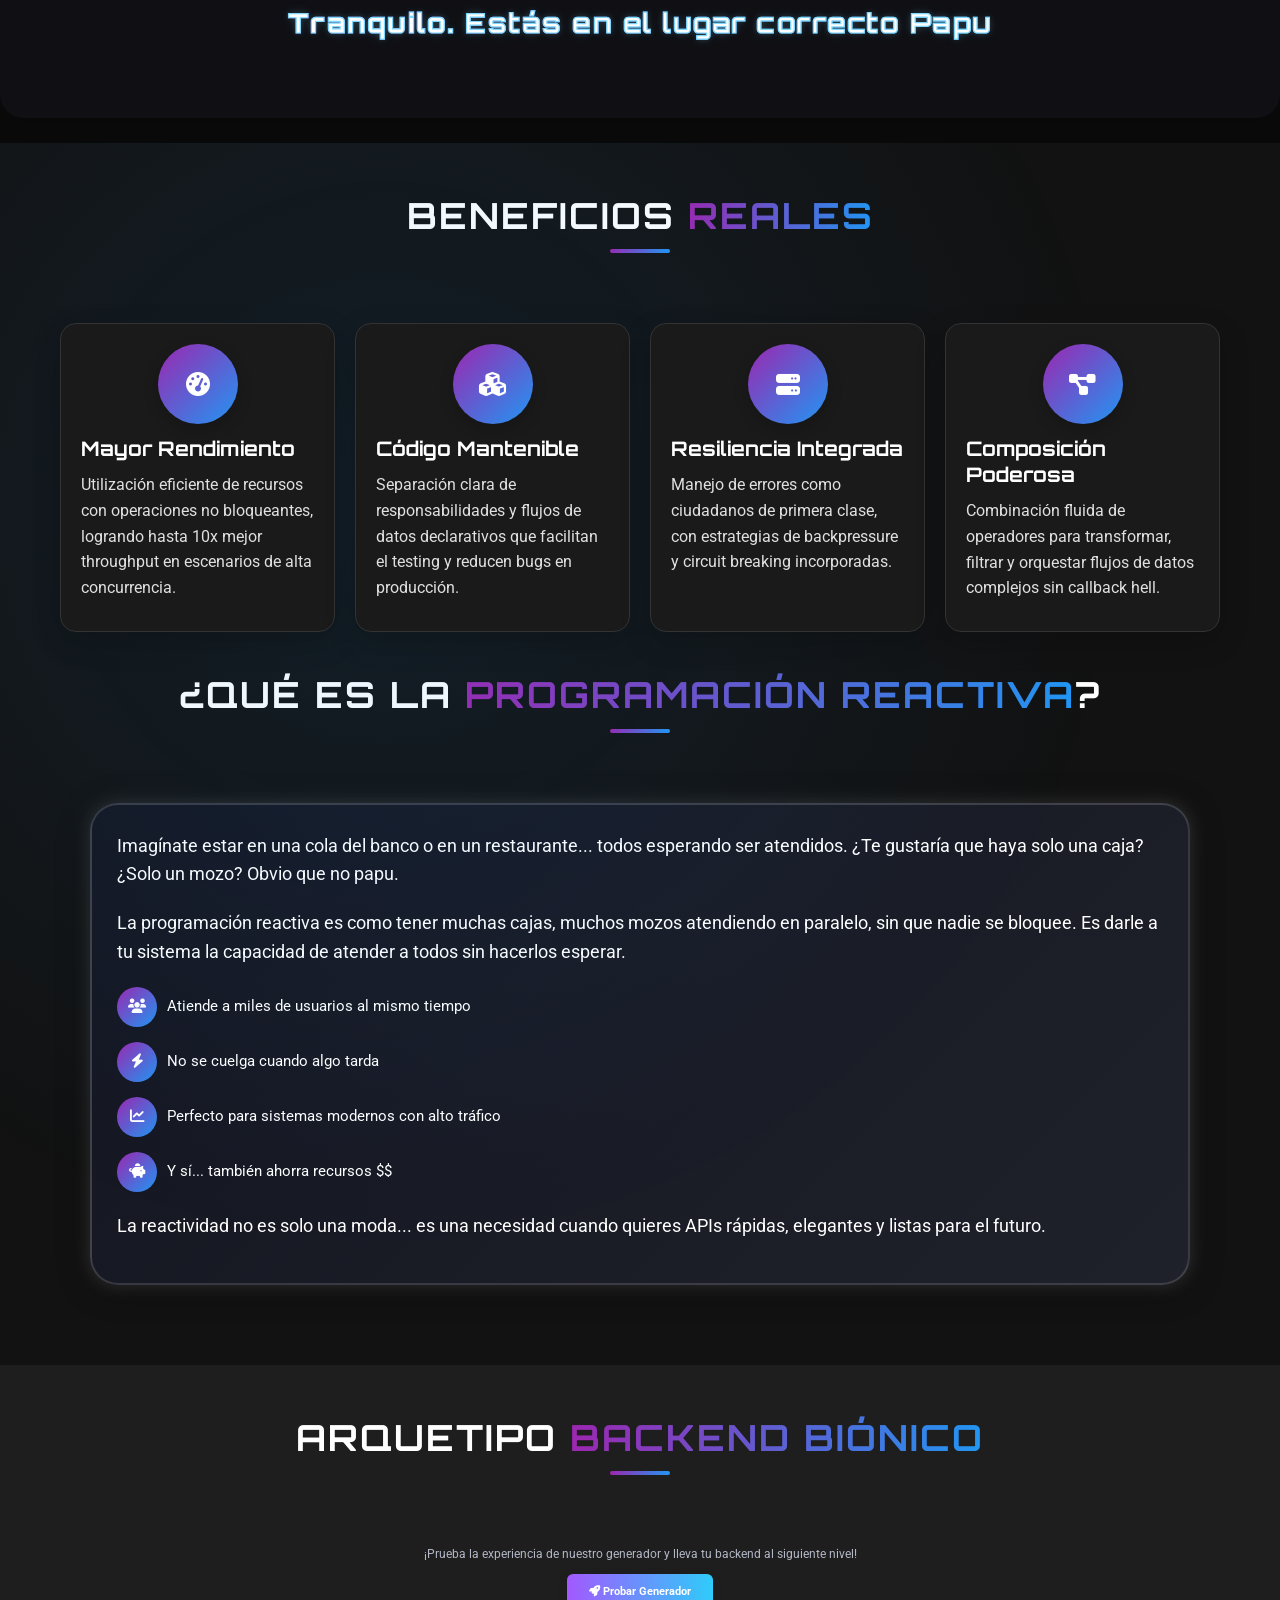
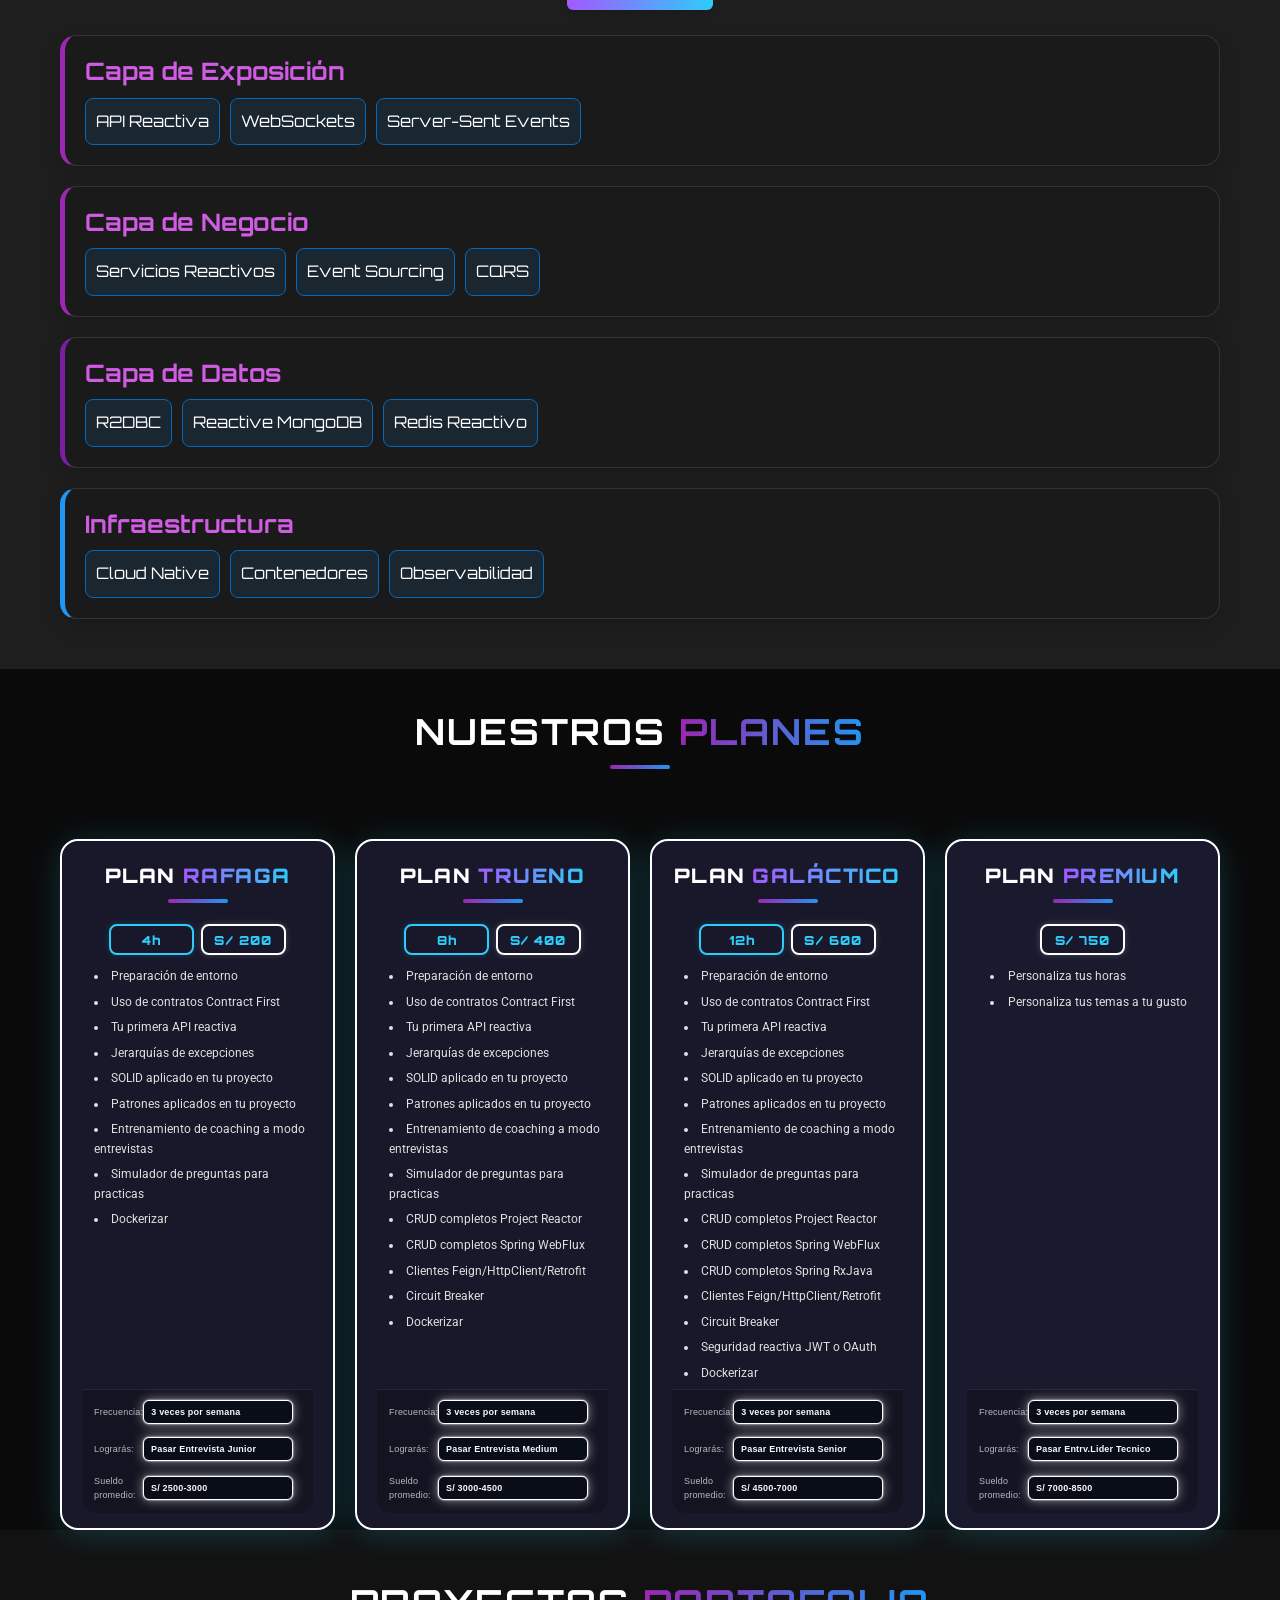
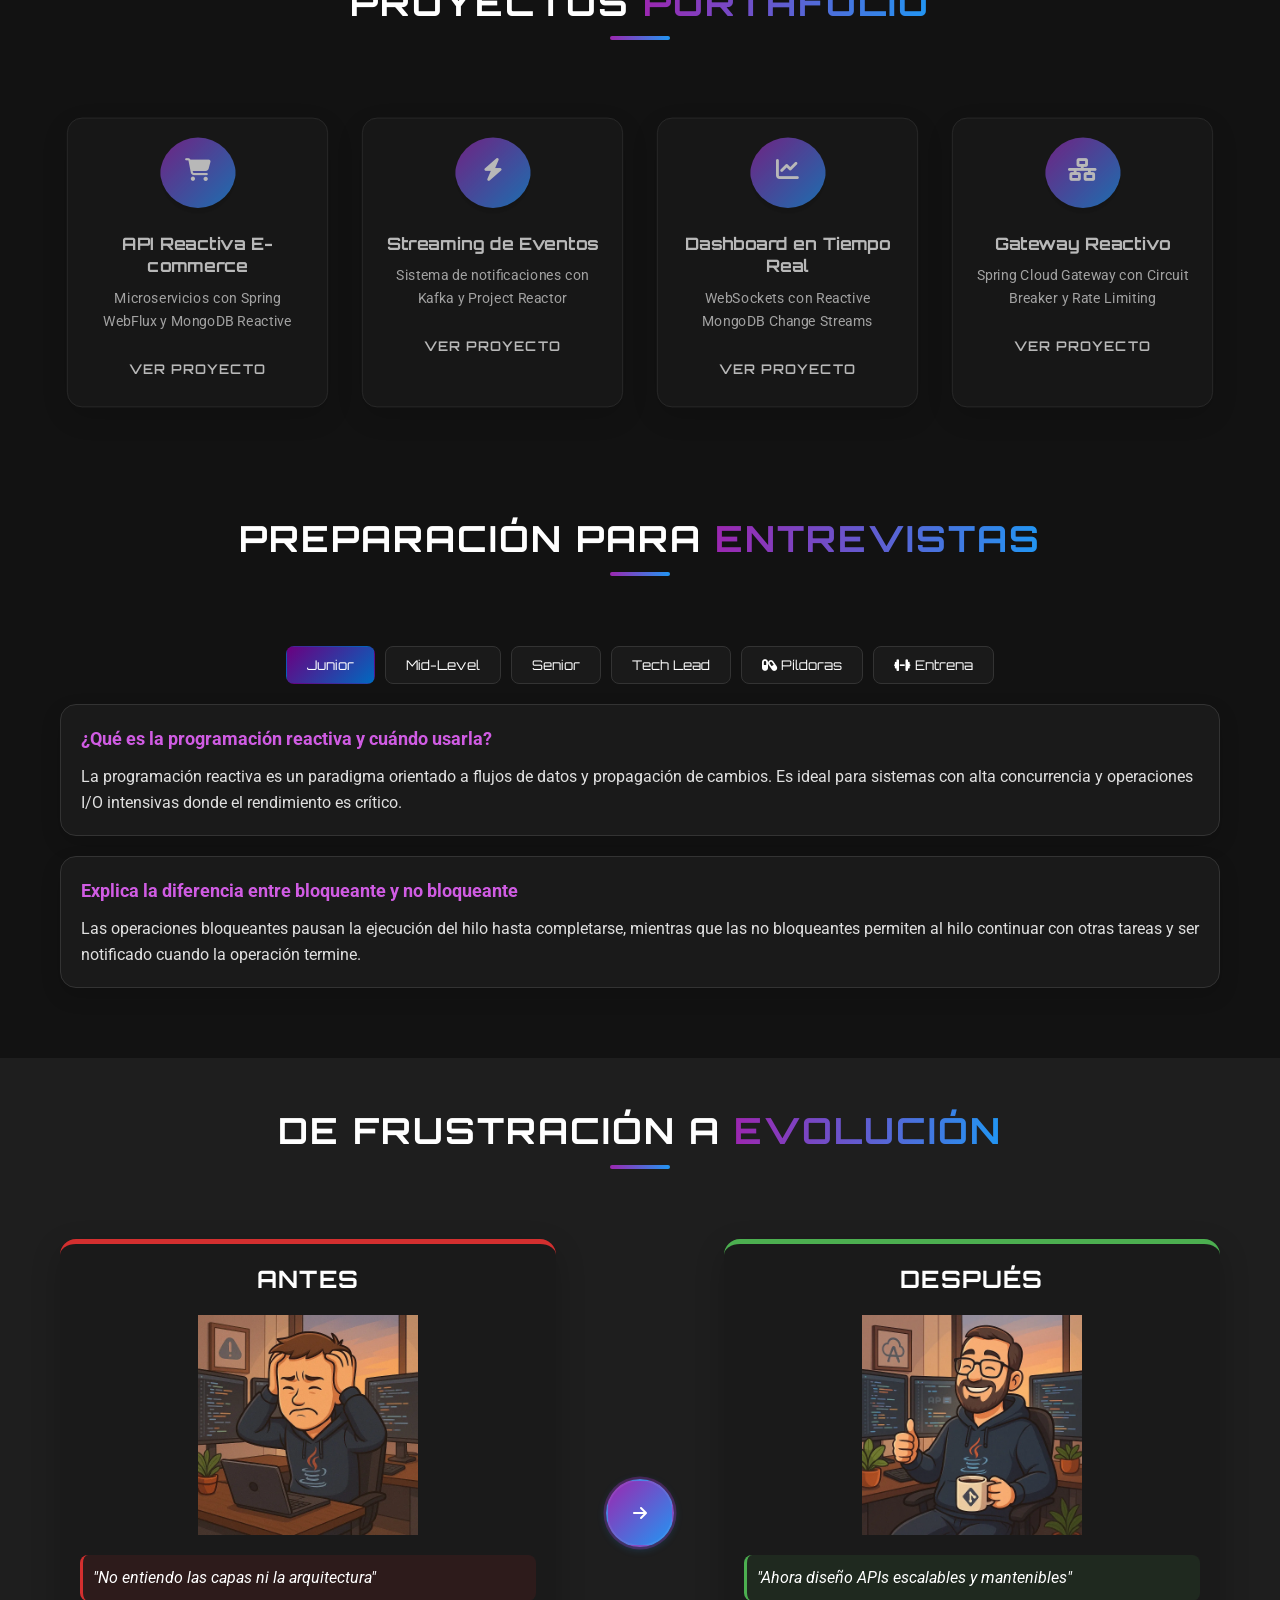
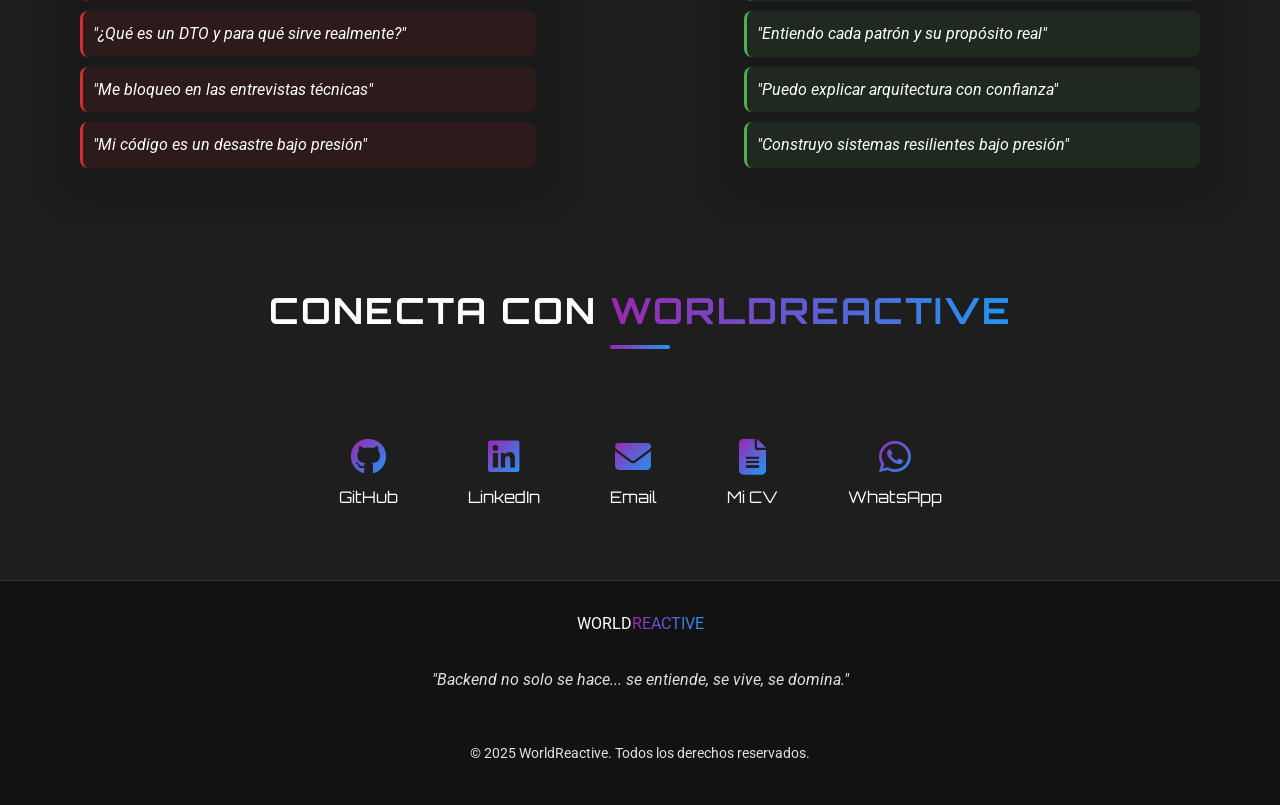
==== commit eca055c9: "feat: mejora titulo world" ====
--- a/index.html
+++ b/index.html
@@ -98,7 +98,7 @@
     <!-- ¿Qué es WordReactive? Motiva y explica -->
     <section id="what-is-wordreactive" class="about-wordreactive">
         <div class="container">
-                <h2 class="section-title">¿Qué es <span class="highlight">WordReactive</span>?</h2>
+                <h2 class="section-title">¿Qué es <span class="highlight">WorldReactive</span>?</h2>
                     <div class="content-wrapper">
   <table class="about-table-3col">
   <tr>
@@ -502,7 +502,7 @@
                             <a href="pages/pregunta.html?nivel=junior" class="pill-card entrena-pill" aria-label="Nivel Junior" style="cursor:pointer; min-width:200px; text-decoration: none;">
                                 <div class="pill-icon"><i class="fas fa-user-graduate"></i></div>
                                 <h3>Junior</h3>
-                                <p>Sube de nivel, causa</p>
+                                <p>Sube de nivel, Mano</p>
                             </a>
                             <a href="pages/pregunta.html?nivel=medium" class="pill-card entrena-pill" aria-label="Nivel Medium" style="cursor:pointer; min-width:200px; text-decoration: none;">
                                 <div class="pill-icon"><i class="fas fa-user-tie"></i></div>
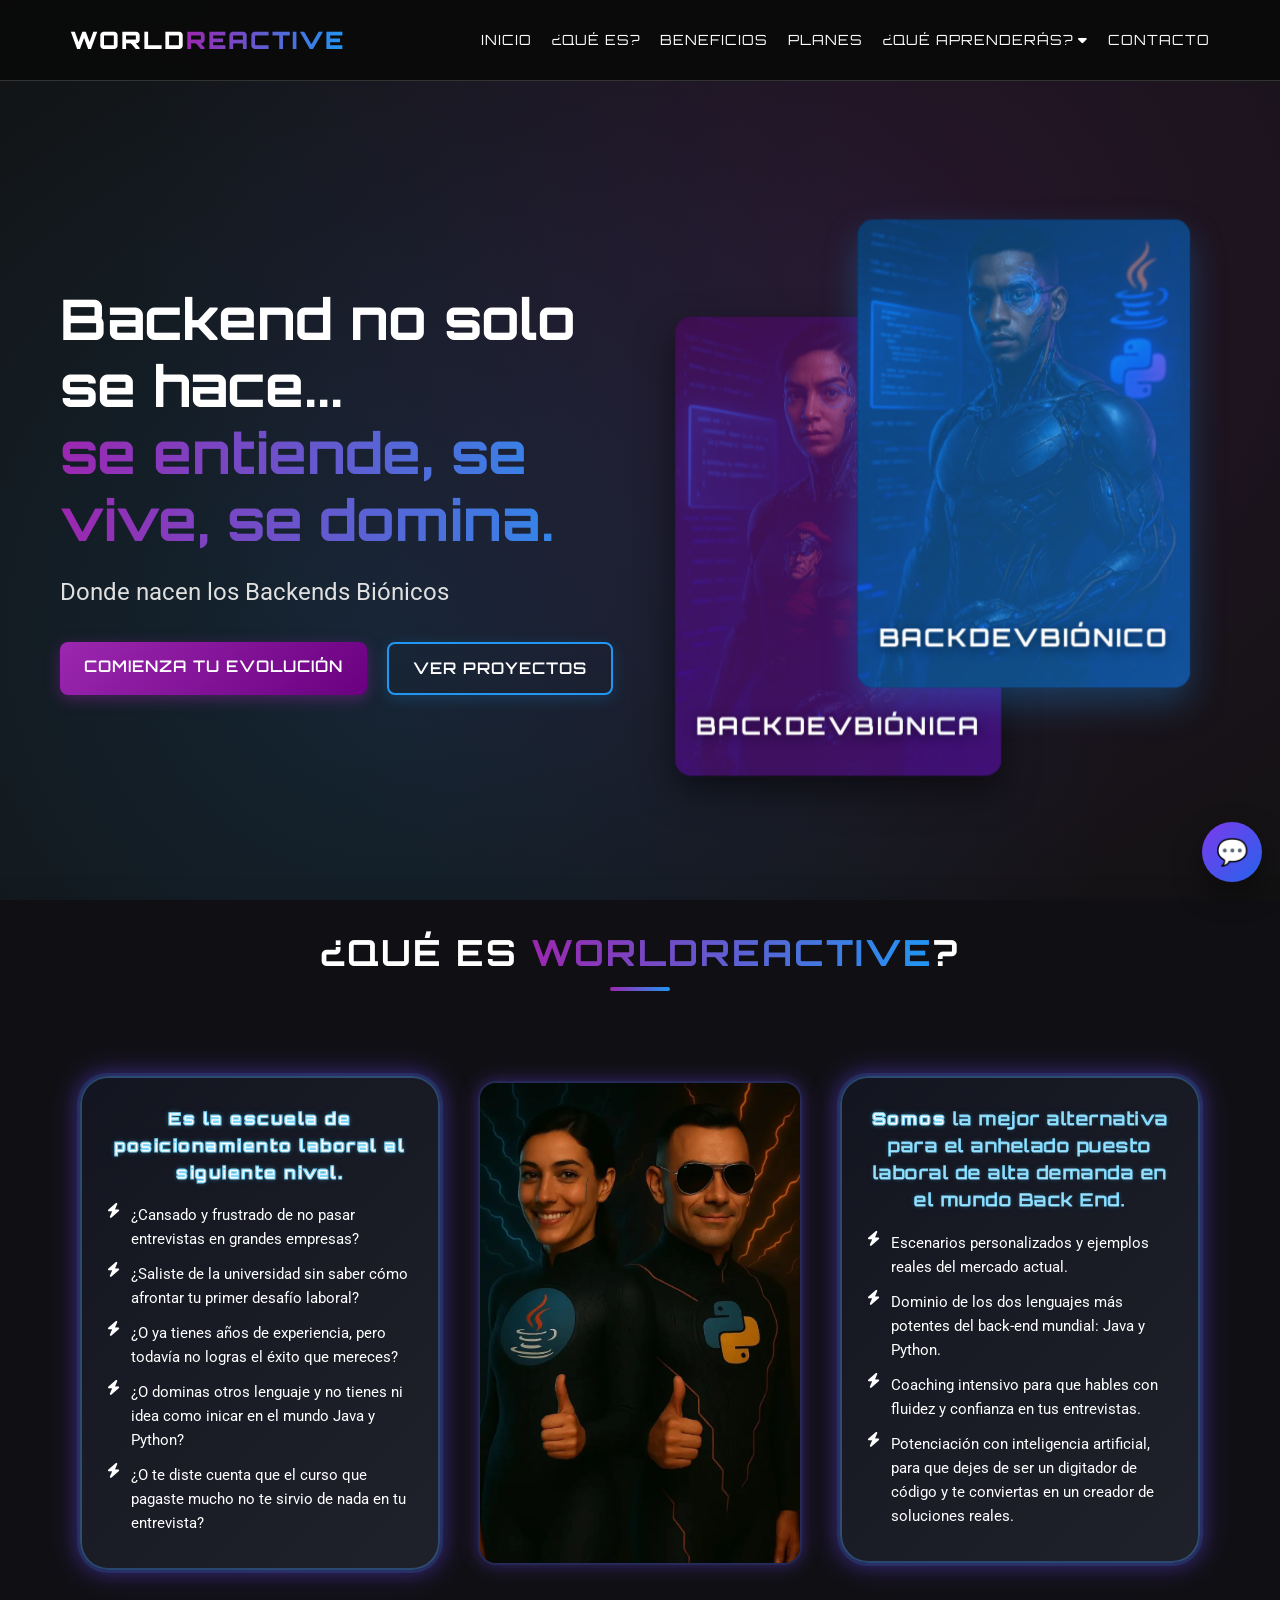
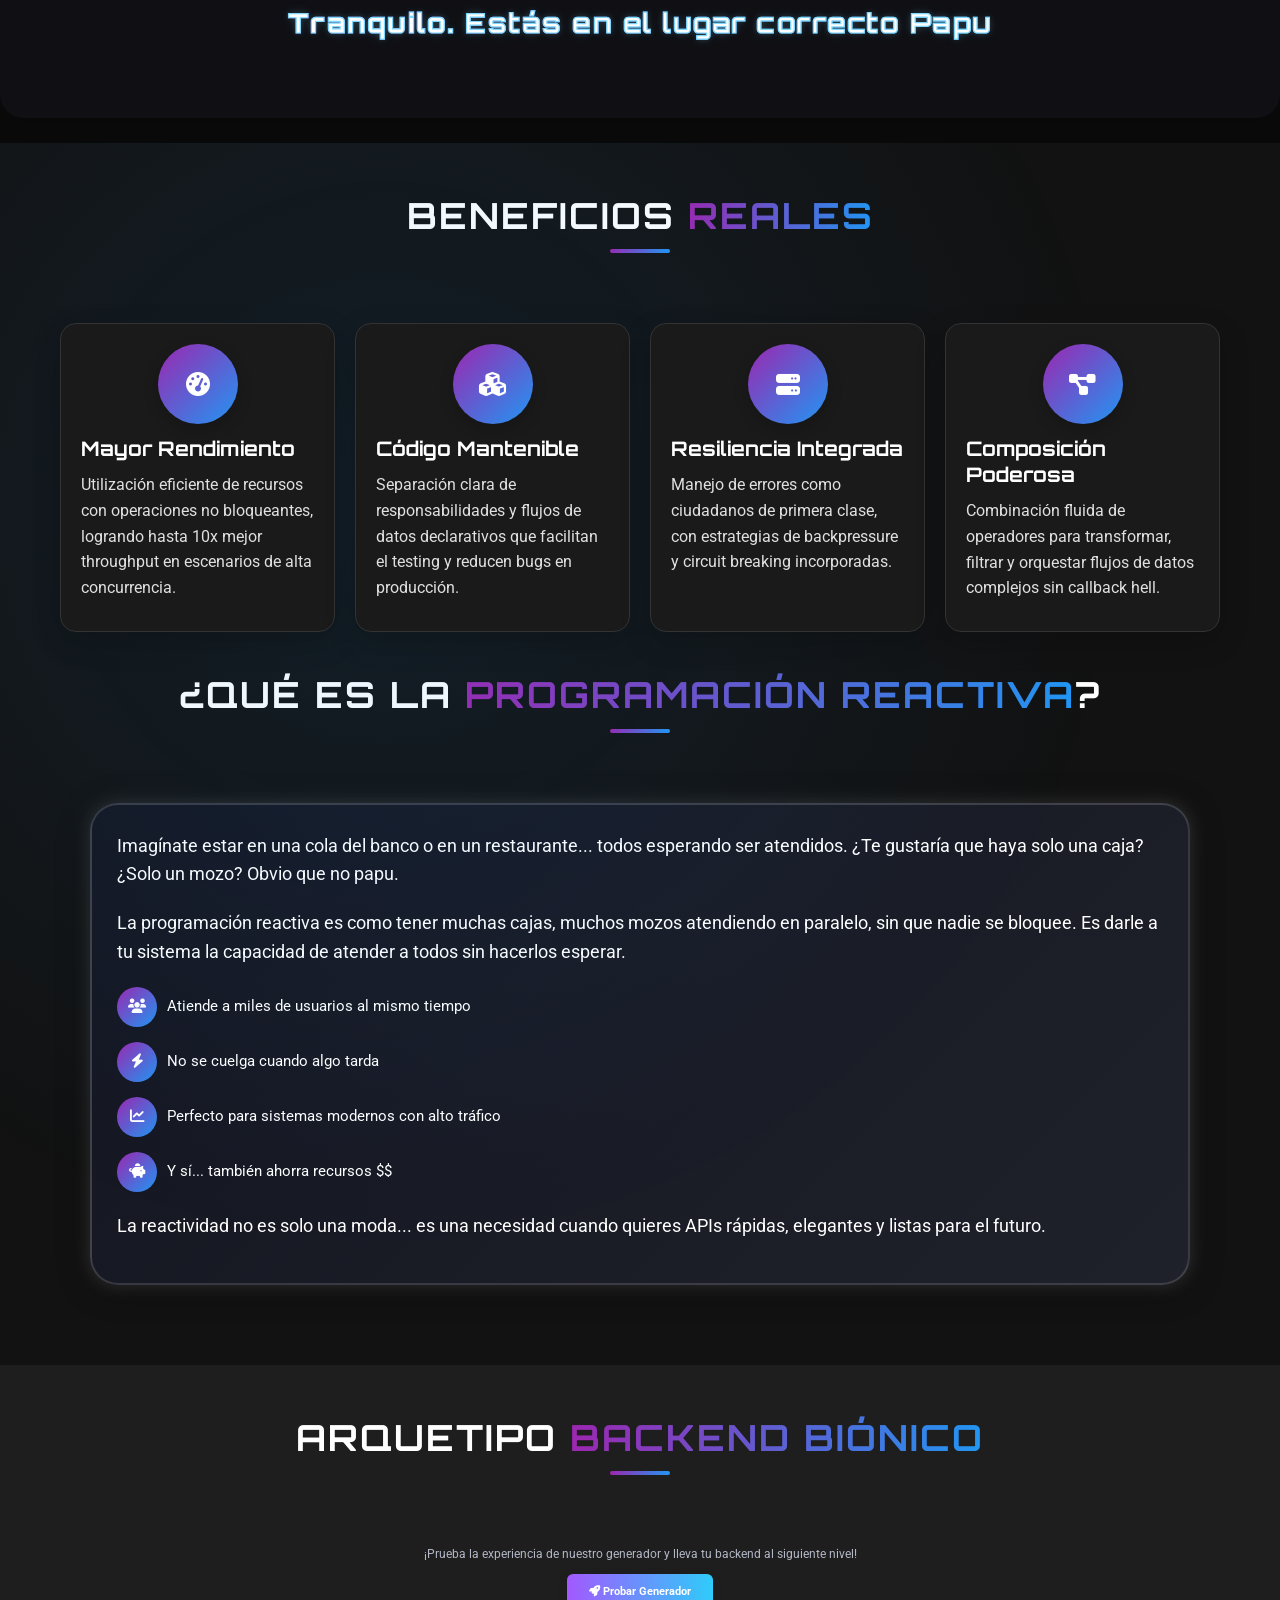
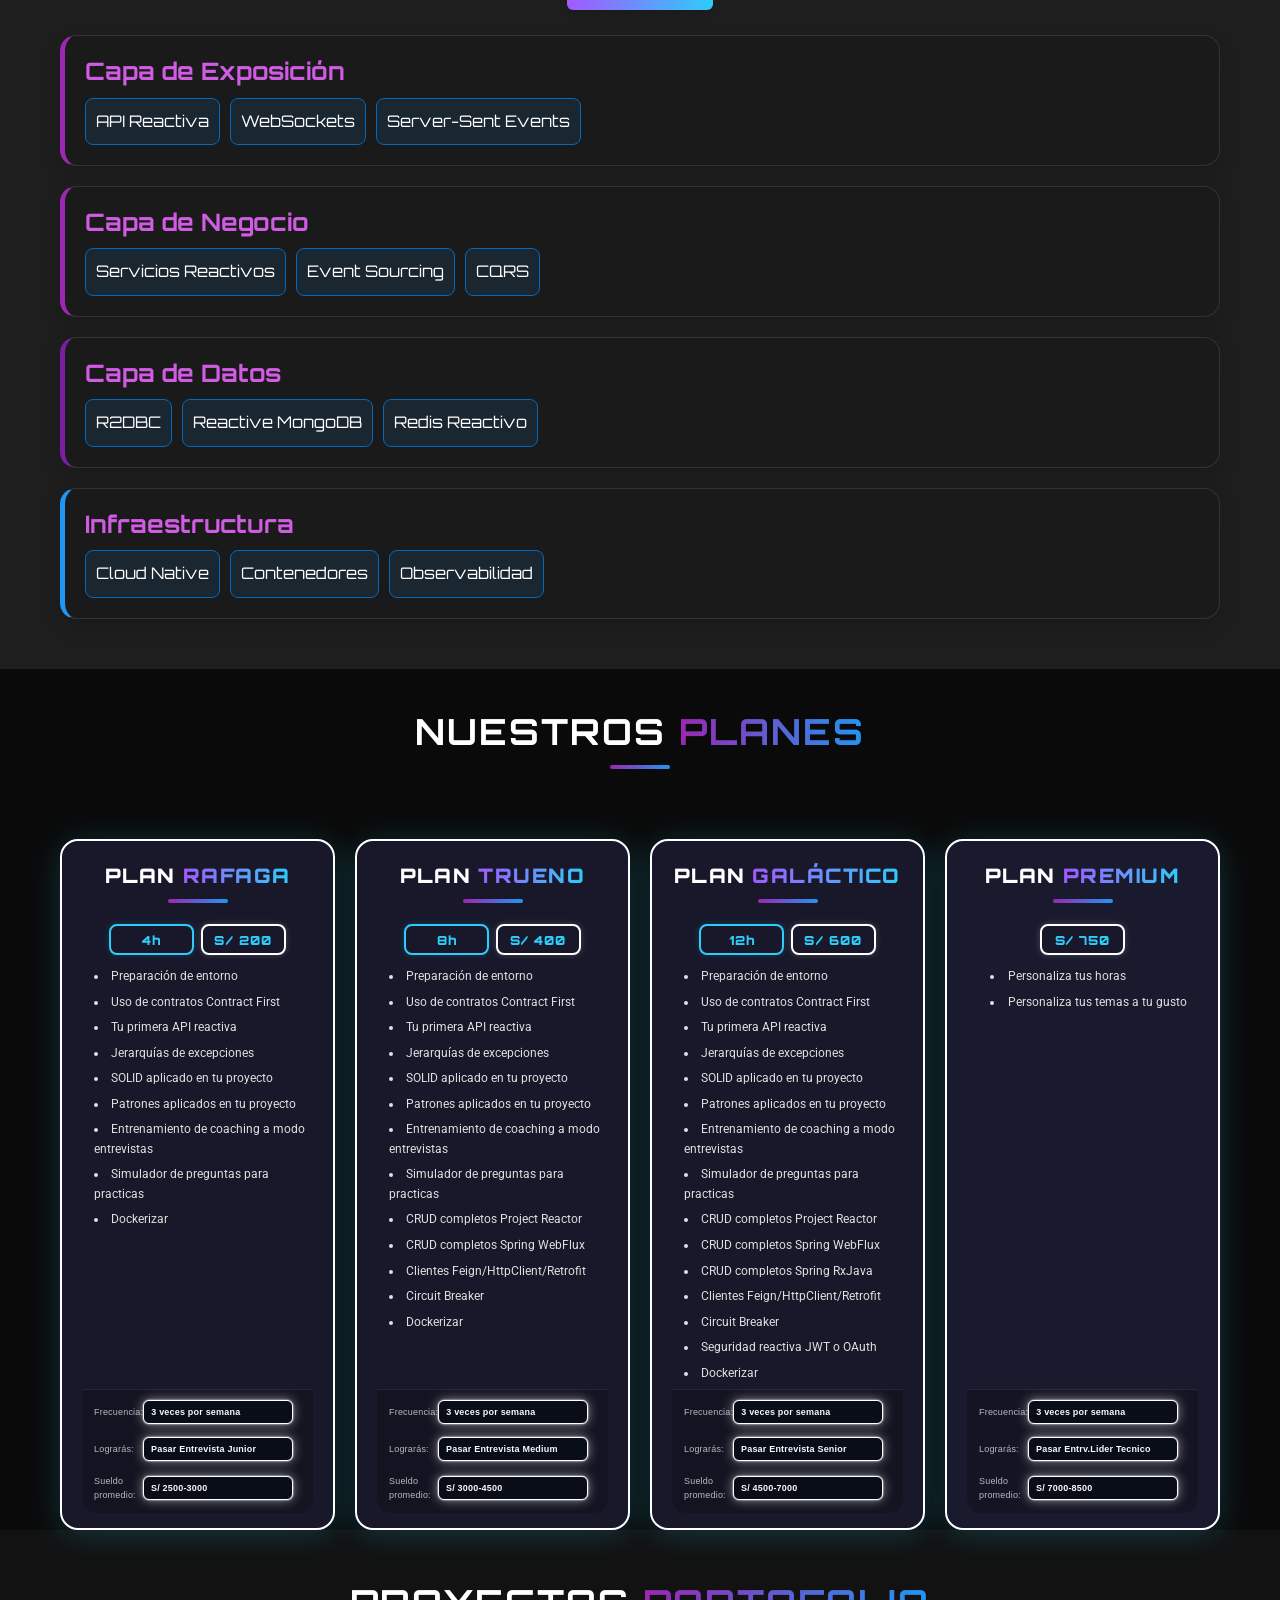
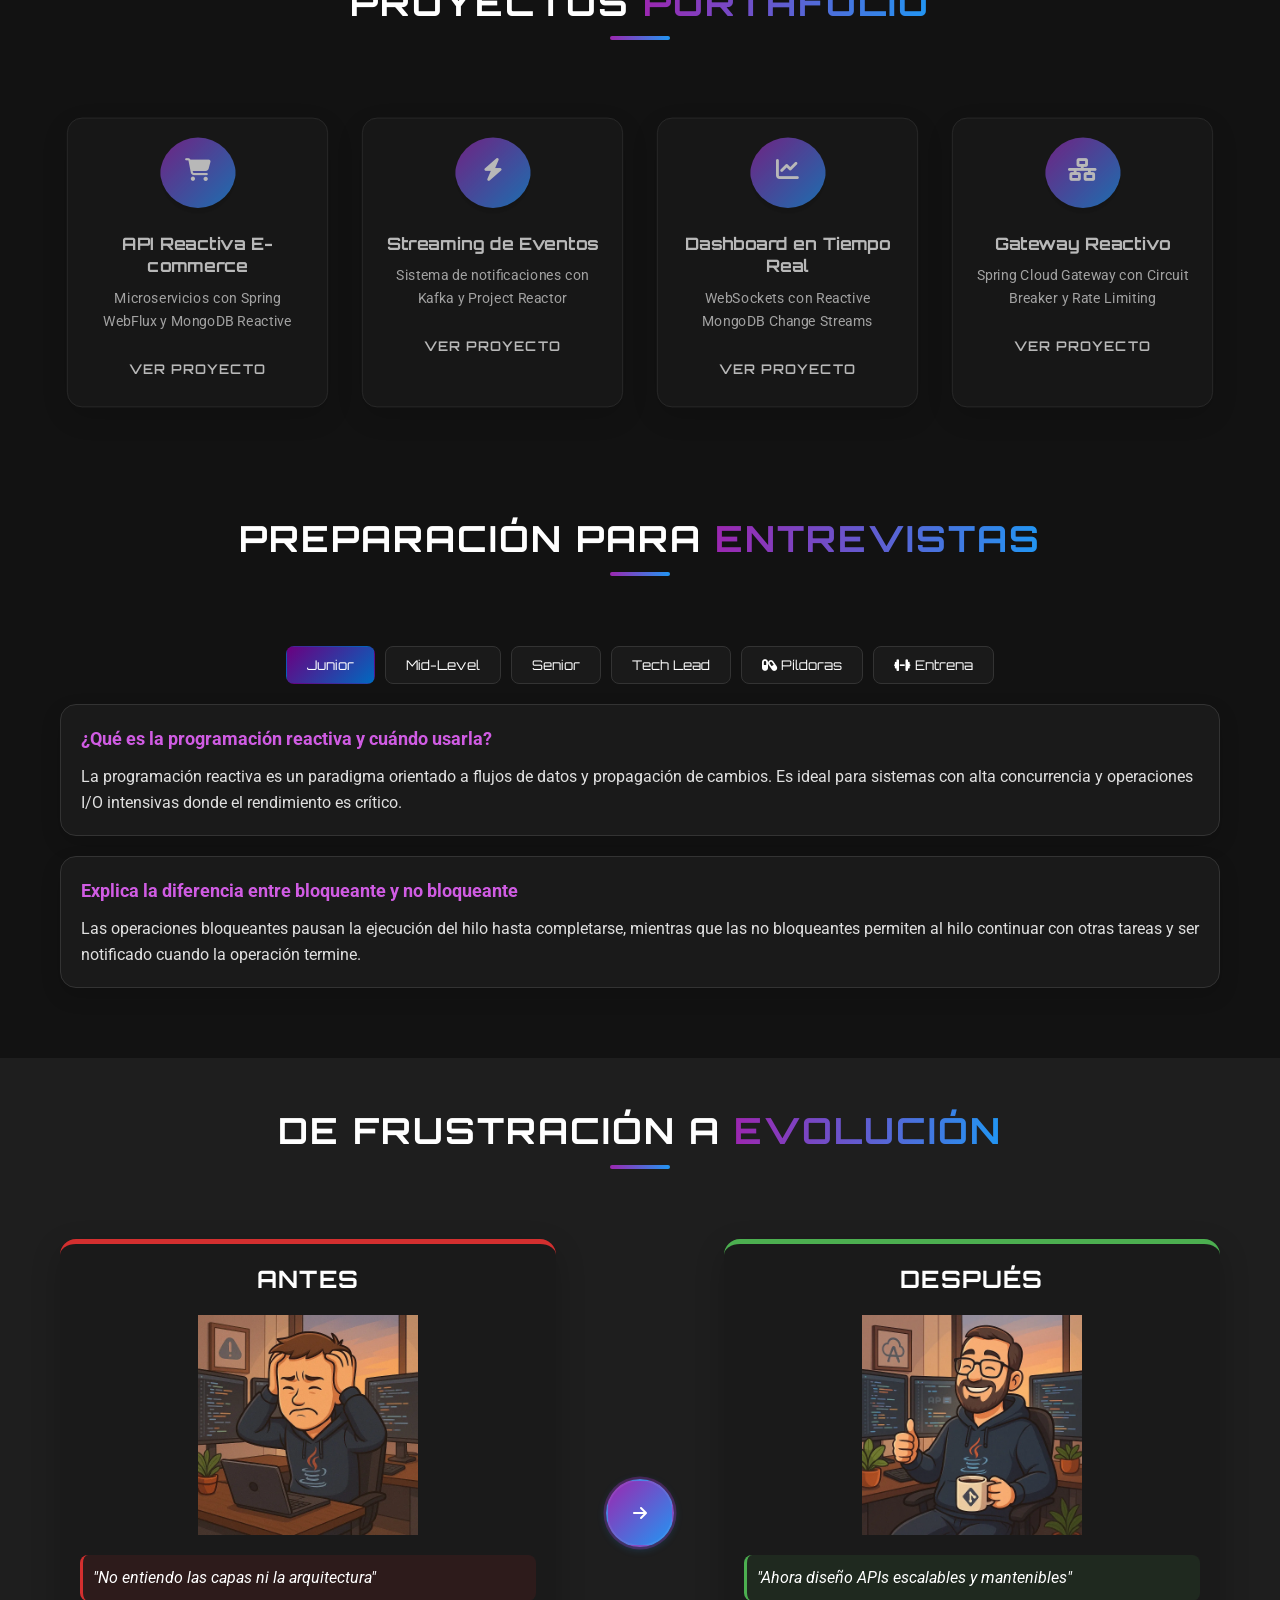
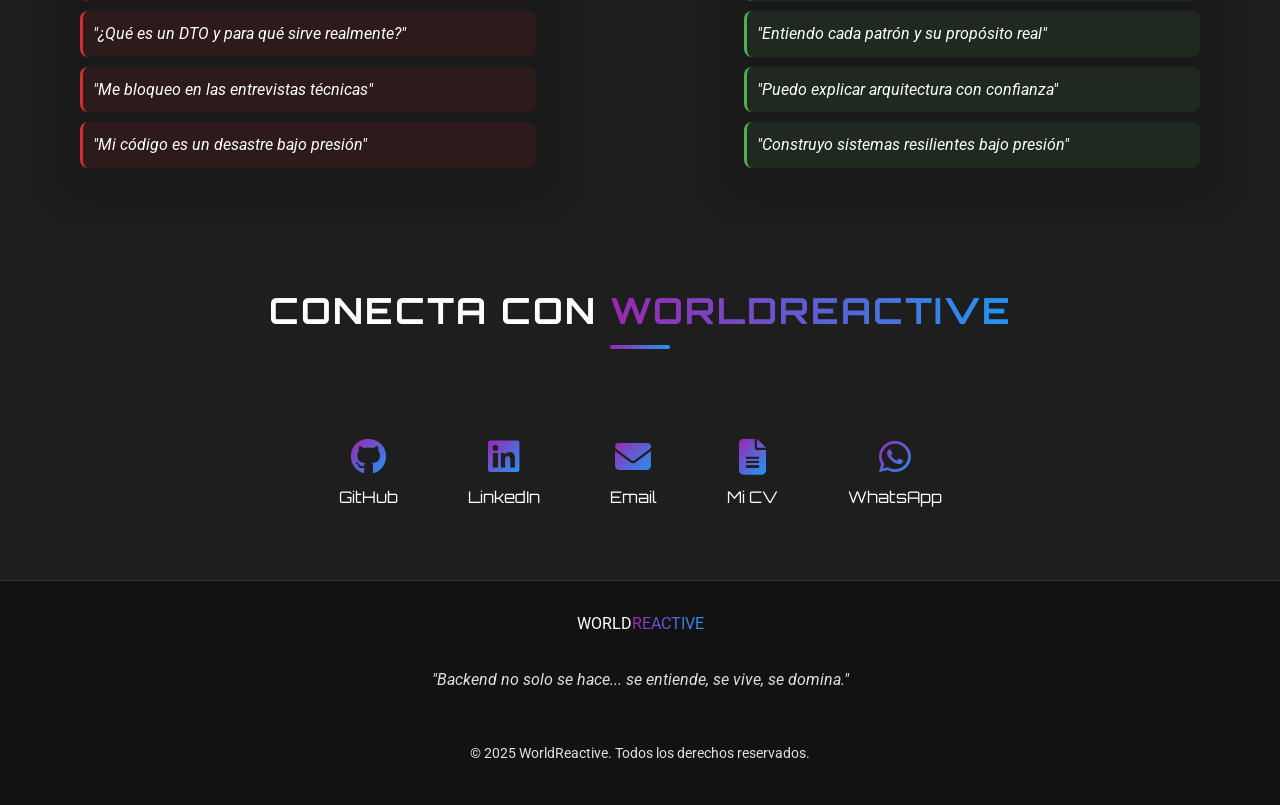
==== commit d06929be: "feat(chat): asistente cognitivo del curso (texto + voz) en el portal" ====
--- a/index.html
+++ b/index.html
@@ -12,6 +12,7 @@
     <link rel="stylesheet" href="https://cdnjs.cloudflare.com/ajax/libs/font-awesome/6.4.0/css/all.min.css">
     <!-- Google Fonts -->
     <link href="https://fonts.googleapis.com/css2?family=Roboto:wght@300;400;700&family=Orbitron:wght@400;600;900&display=swap" rel="stylesheet">
+  <link rel="stylesheet" href="chat-curso.css?v=1">
 </head>
 <body>
     <header class="header">
@@ -603,5 +604,6 @@
     </footer>
 
     <script src="js/scripts.js"></script>
+    <script src="chat-curso.js?v=1" defer></script>
 </body>
 </html>
--- a/css/style.css
+++ b/css/style.css
@@ -866,6 +866,11 @@
     box-shadow: 0 4px 15px rgba(0, 0, 0, 0.5);
 }
 
+/* Compensa el header fijo: al saltar por ancla la sección no queda debajo del menú */
+[id] {
+    scroll-margin-top: 9rem;
+}
+
 .nav {
     display: flex;
     justify-content: space-between;
@@ -906,6 +911,7 @@
     letter-spacing: 1px;
     position: relative;
     padding: 0.5rem 0;
+    white-space: nowrap; /* evita que la etiqueta se parta en 2 líneas */
 }
 
 .nav-link::after {
@@ -2060,6 +2066,27 @@
         width: 350px;  /* Ajuste para tabletas */
         height: 200px; /* Altura más apropiada para layout vertical */
         margin: 0 auto;
+    }
+}
+
+/* Tablet: el menú horizontal no cabe -> usar hamburguesa antes (evita que los ítems se partan en 2 líneas) */
+@media (max-width: 992px) {
+    .nav {
+        justify-content: center;
+        position: relative;
+    }
+
+    .nav-links {
+        display: none;
+    }
+
+    .logo {
+        text-align: center;
+        margin: 0 auto;
+    }
+
+    .hamburger {
+        display: block;
     }
 }
 
--- a/chat-curso.css
+++ b/chat-curso.css
@@ -0,0 +1,29 @@
+/* Asistente cognitivo WorldReactive (Empaty) */
+#crc-bubble{position:fixed;right:18px;bottom:18px;width:60px;height:60px;border-radius:50%;border:0;cursor:pointer;
+  background:linear-gradient(135deg,#7c3aed,#2563eb);color:#fff;box-shadow:0 12px 30px #0006;z-index:99998;
+  display:flex;align-items:center;justify-content:center;font-size:26px;transition:transform .15s ease}
+#crc-bubble:hover{transform:scale(1.06)}
+#crc-panel{position:fixed;right:18px;bottom:90px;width:370px;max-width:calc(100vw - 24px);height:540px;max-height:calc(100vh - 120px);
+  background:#0f172a;color:#e5edf7;border:1px solid #29405e;border-radius:16px;box-shadow:0 24px 60px #000b;
+  z-index:99999;display:none;flex-direction:column;overflow:hidden;
+  font-family:system-ui,-apple-system,"Segoe UI",Roboto,Arial,sans-serif}
+#crc-panel.open{display:flex}
+.crc-head{background:linear-gradient(135deg,#6d28d9,#2563eb);padding:12px 14px;display:flex;align-items:center;gap:10px}
+.crc-head .t{line-height:1.15}
+.crc-head b{font-size:14px;letter-spacing:.2px}
+.crc-head small{opacity:.9;font-size:11px}
+.crc-x{margin-left:auto;background:transparent;border:0;color:#fff;font-size:20px;cursor:pointer;line-height:1}
+.crc-log{flex:1;overflow:auto;padding:12px;display:flex;flex-direction:column;gap:8px;font-size:14px;line-height:1.45}
+.crc-msg{max-width:86%;padding:9px 12px;border-radius:12px;white-space:pre-line;overflow-wrap:anywhere}
+.crc-bot{background:#1e293b;align-self:flex-start;border-bottom-left-radius:4px}
+.crc-user{background:#2563eb;color:#fff;align-self:flex-end;border-bottom-right-radius:4px}
+.crc-typing{color:#9fb3cc;font-style:italic;font-size:13px;background:transparent}
+.crc-form{display:flex;gap:8px;padding:10px;border-top:1px solid #22334a}
+.crc-in{flex:1;background:#0b1220;border:1px solid #2b425f;color:#e5edf7;border-radius:10px;padding:10px 12px;font-size:14px;outline:none}
+.crc-in:focus{border-color:#3b82f6}
+.crc-send{background:linear-gradient(135deg,#7c3aed,#2563eb);border:0;color:#fff;border-radius:10px;padding:0 14px;font-weight:700;cursor:pointer;font-size:16px}
+.crc-send:active{opacity:.85}
+@media(max-width:430px){#crc-panel{right:8px;left:8px;width:auto;bottom:84px;height:72vh}#crc-bubble{width:54px;height:54px;font-size:23px}}
+.crc-listen{margin-top:7px;display:inline-block;background:#1f3a5a;border:1px solid #2f5b86;color:#cfe3ff;border-radius:8px;padding:4px 9px;font-size:12px;cursor:pointer}
+.crc-listen:active{transform:scale(.97)}
+.crc-listen:disabled{opacity:.6;cursor:default}
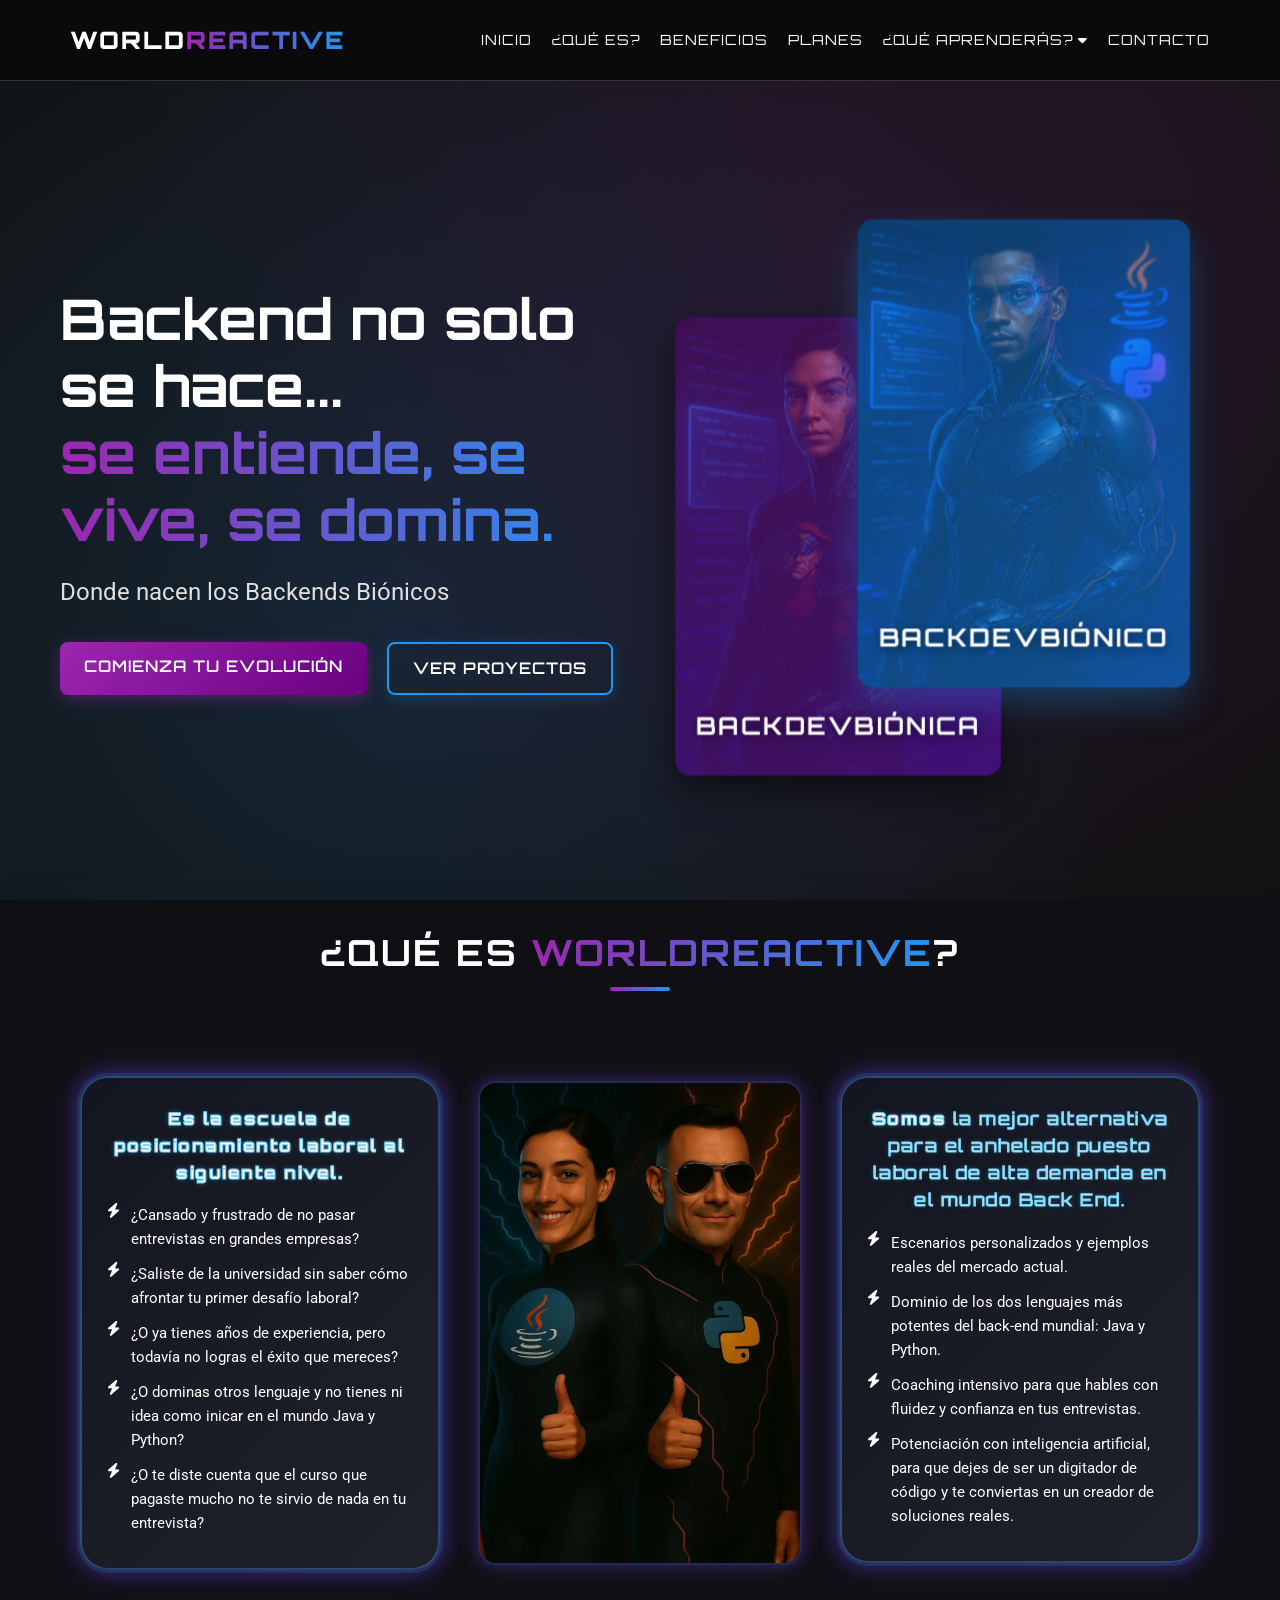
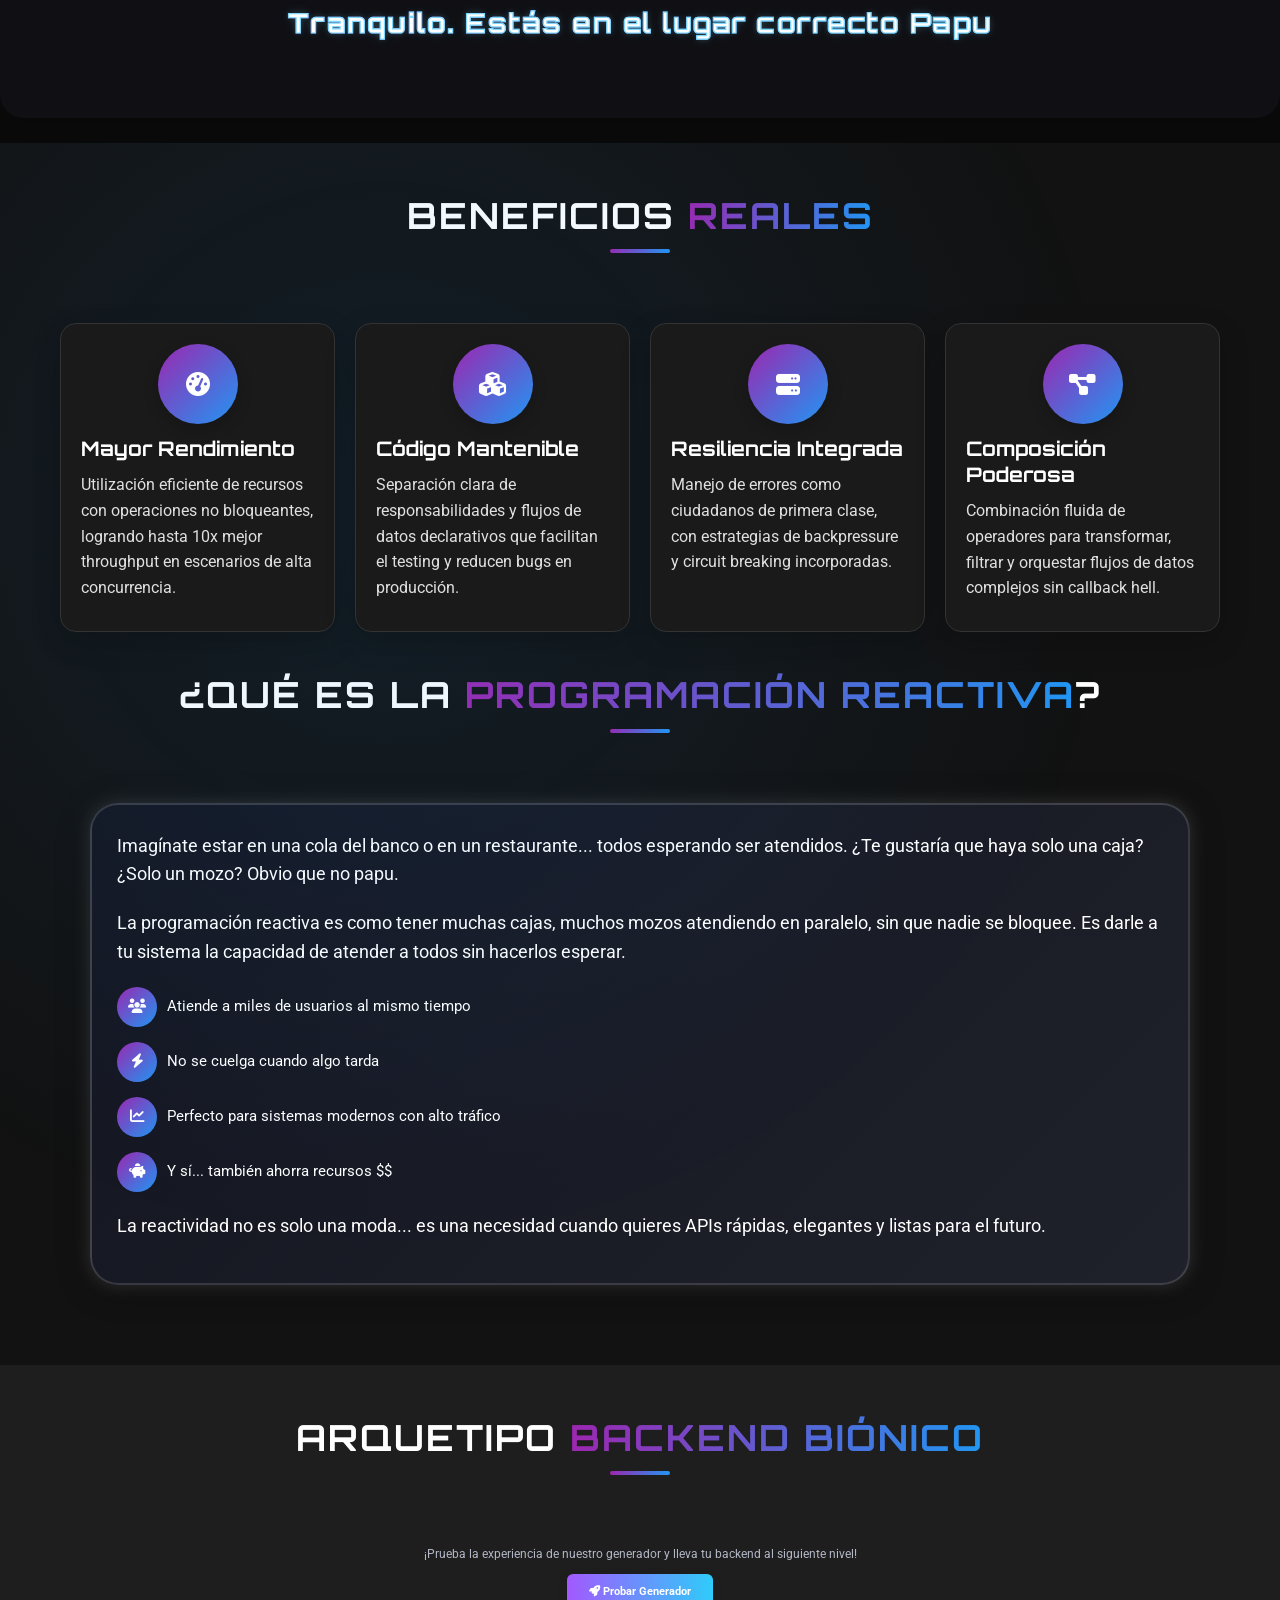
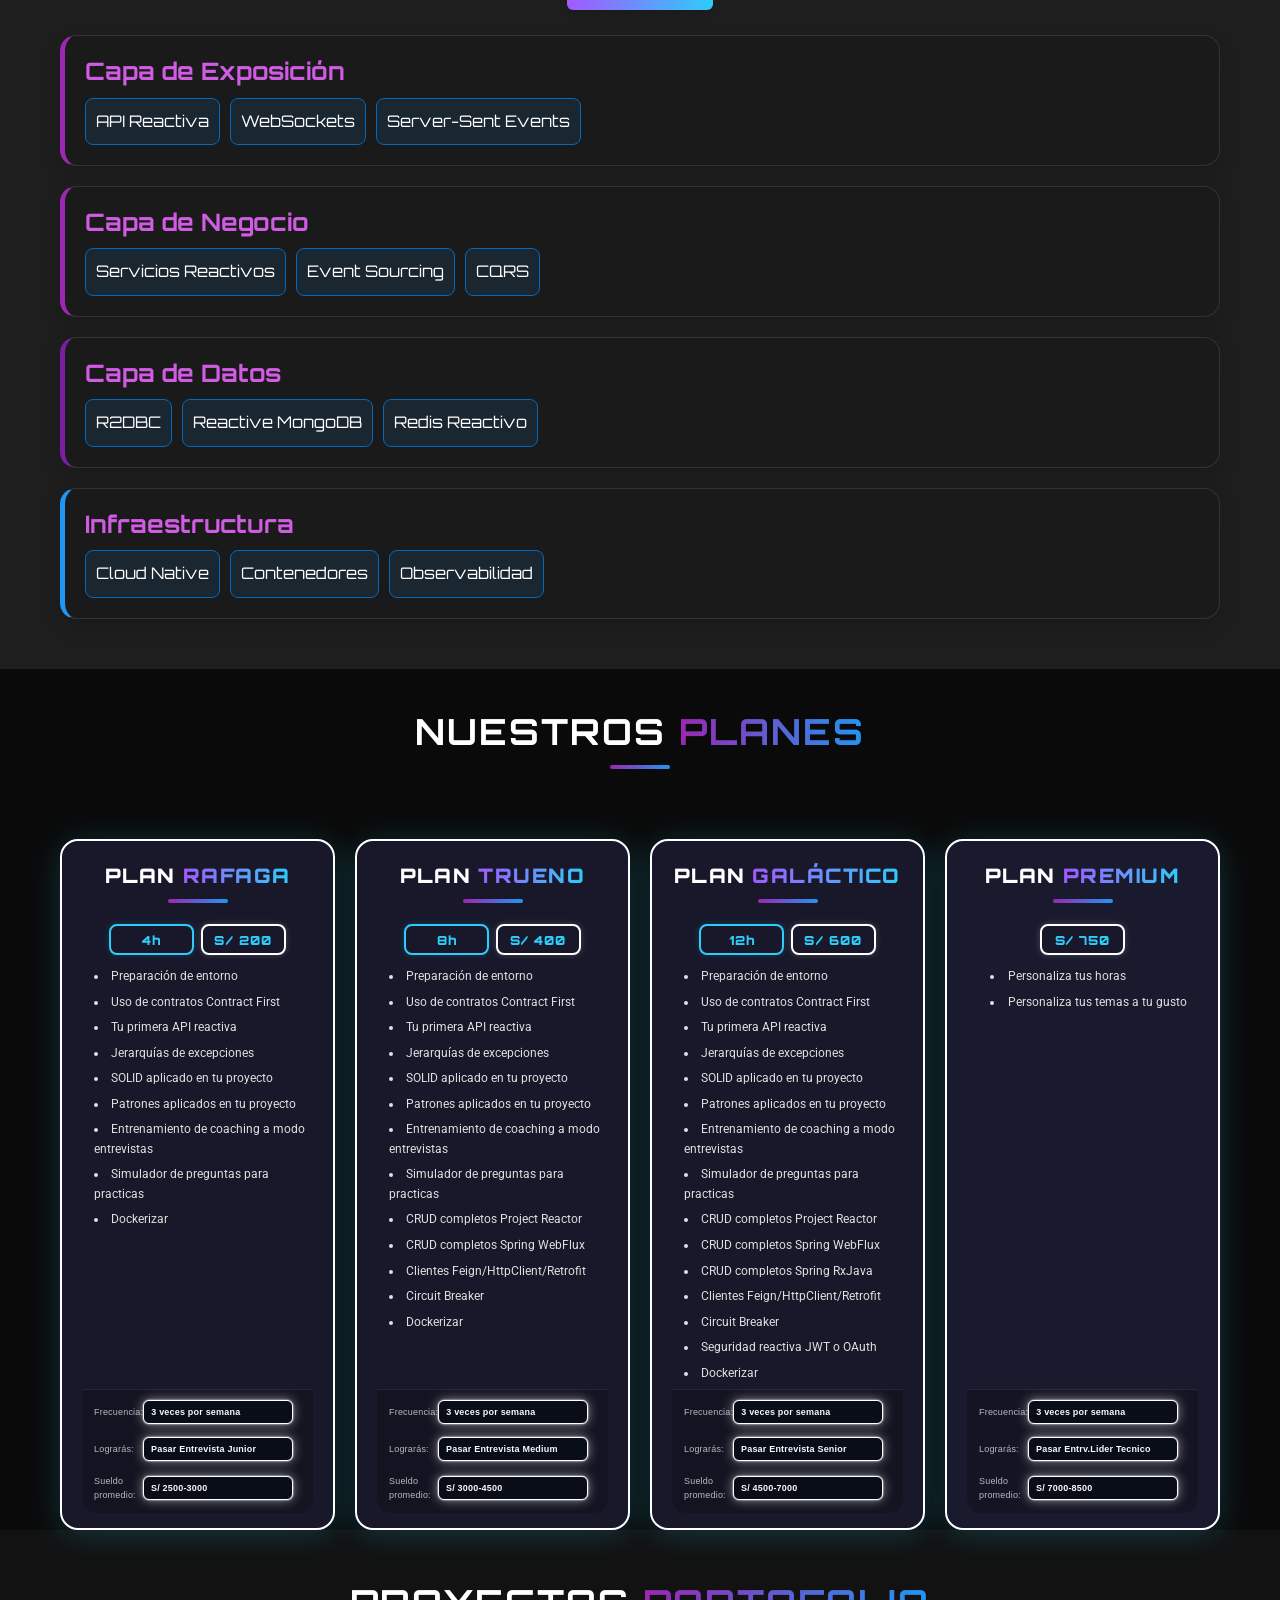
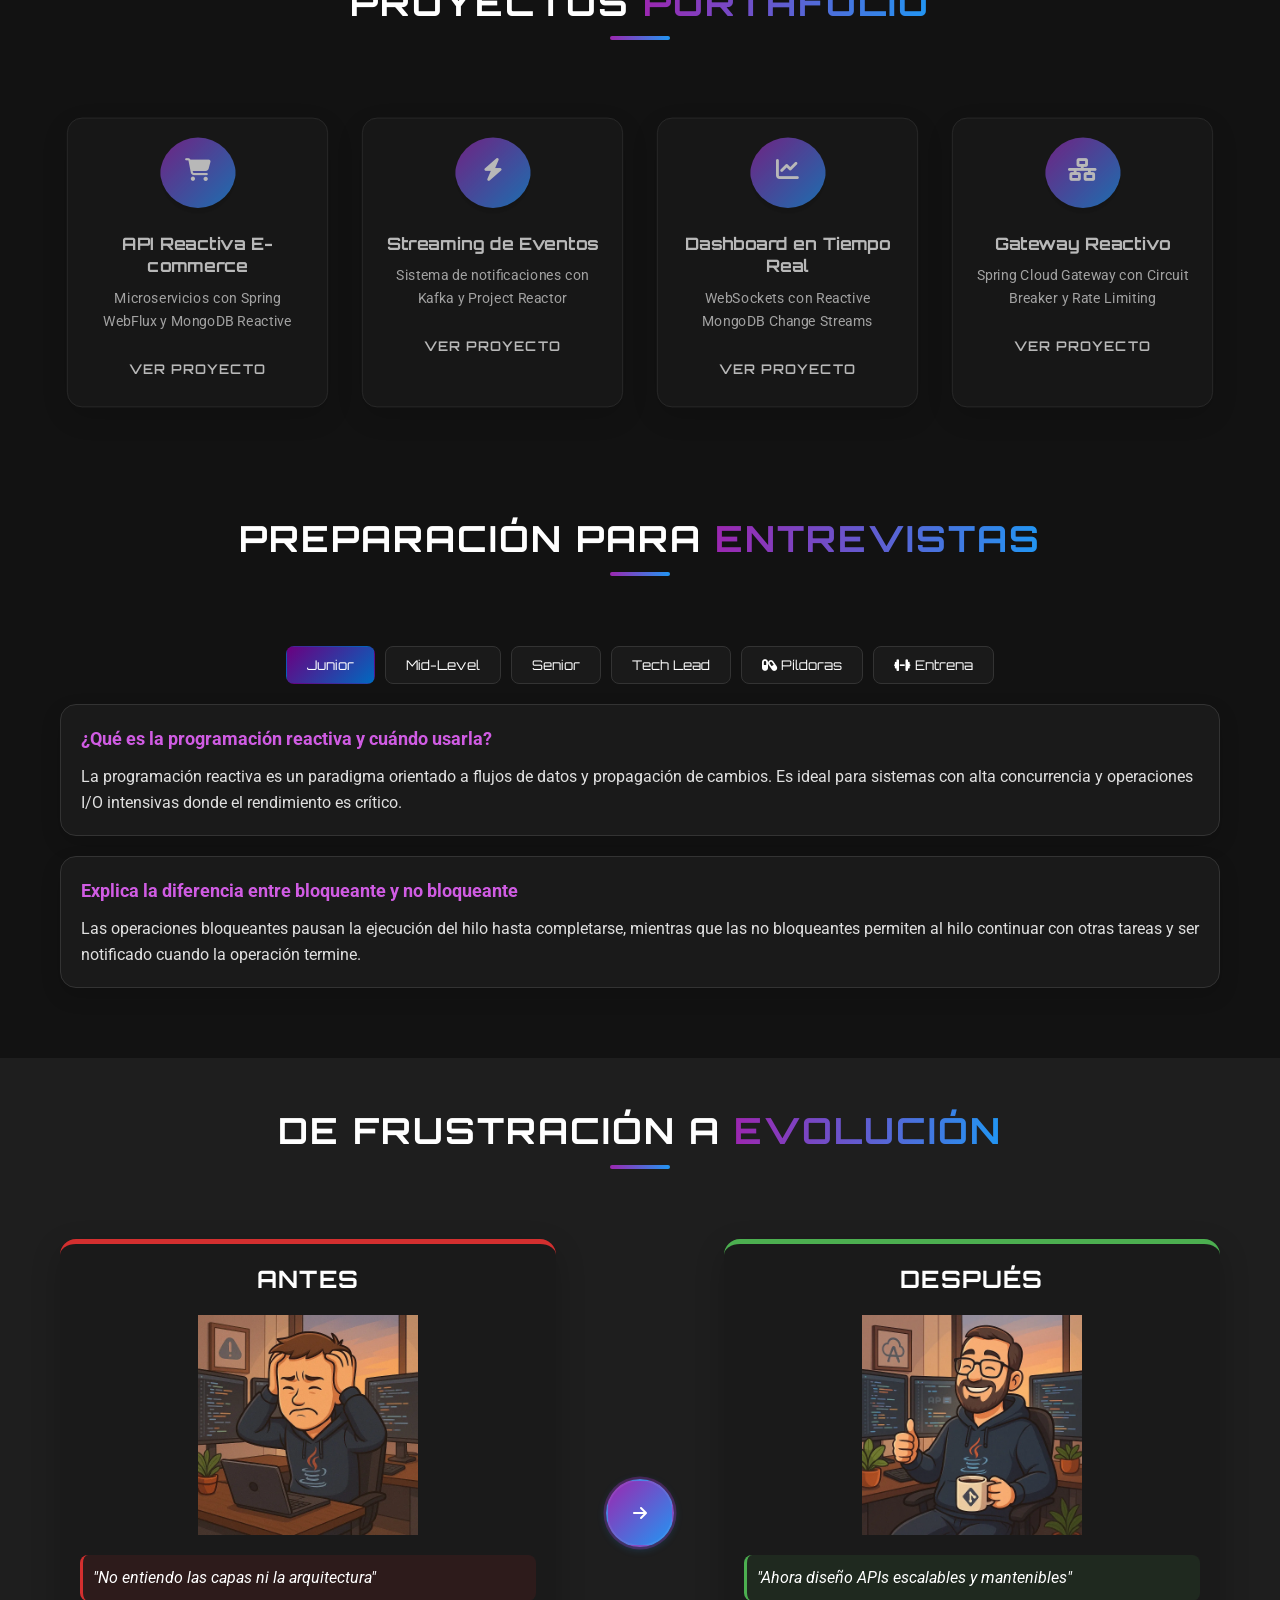
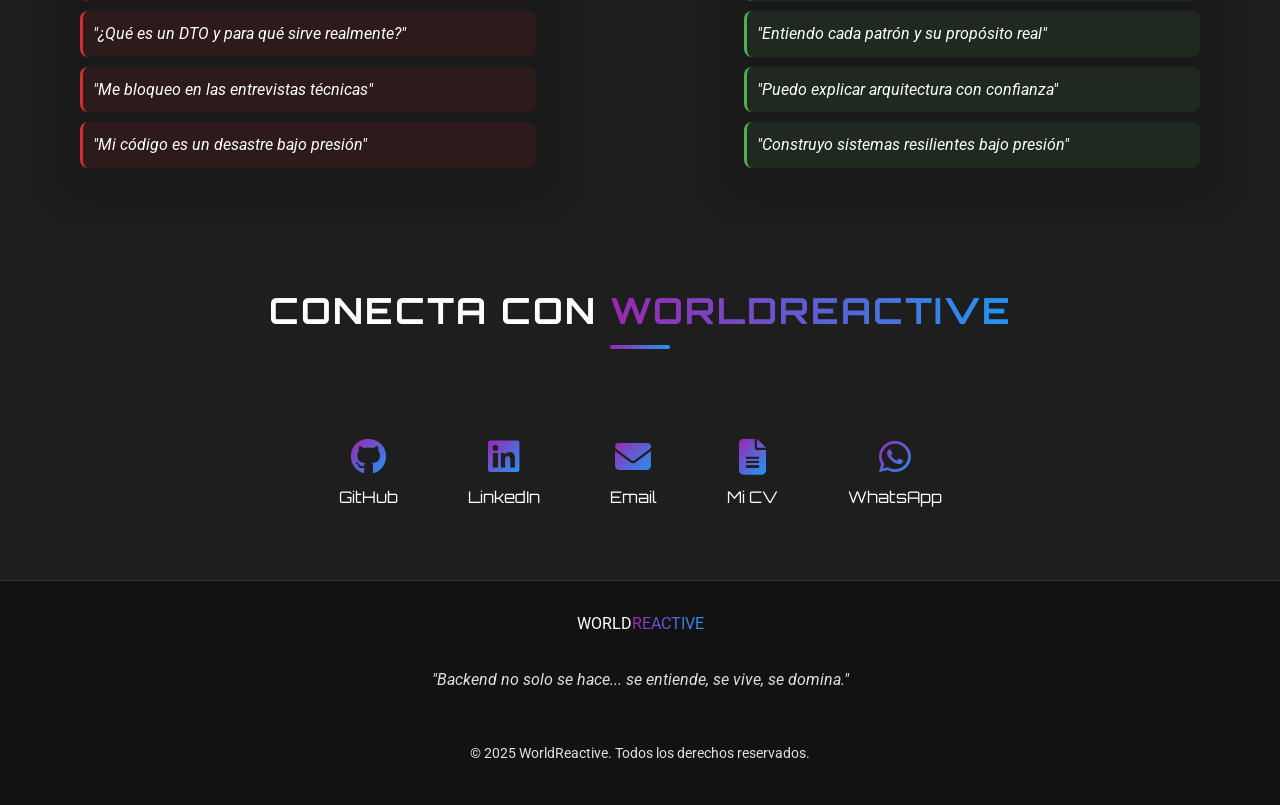
==== commit df2e23e6: "feat(chat): cargar widget desde el servicio desacoplado chat.qadrante2.com" ====
--- a/index.html
+++ b/index.html
@@ -12,7 +12,7 @@
     <link rel="stylesheet" href="https://cdnjs.cloudflare.com/ajax/libs/font-awesome/6.4.0/css/all.min.css">
     <!-- Google Fonts -->
     <link href="https://fonts.googleapis.com/css2?family=Roboto:wght@300;400;700&family=Orbitron:wght@400;600;900&display=swap" rel="stylesheet">
-  <link rel="stylesheet" href="chat-curso.css?v=1">
+  <link rel="stylesheet" href="https://chat.qadrante2.com/widget/v1/chat.css">
 </head>
 <body>
     <header class="header">
@@ -604,6 +604,6 @@
     </footer>
 
     <script src="js/scripts.js"></script>
-    <script src="chat-curso.js?v=1" defer></script>
+    <script src="https://chat.qadrante2.com/widget/v1/chat.js" defer></script>
 </body>
 </html>
